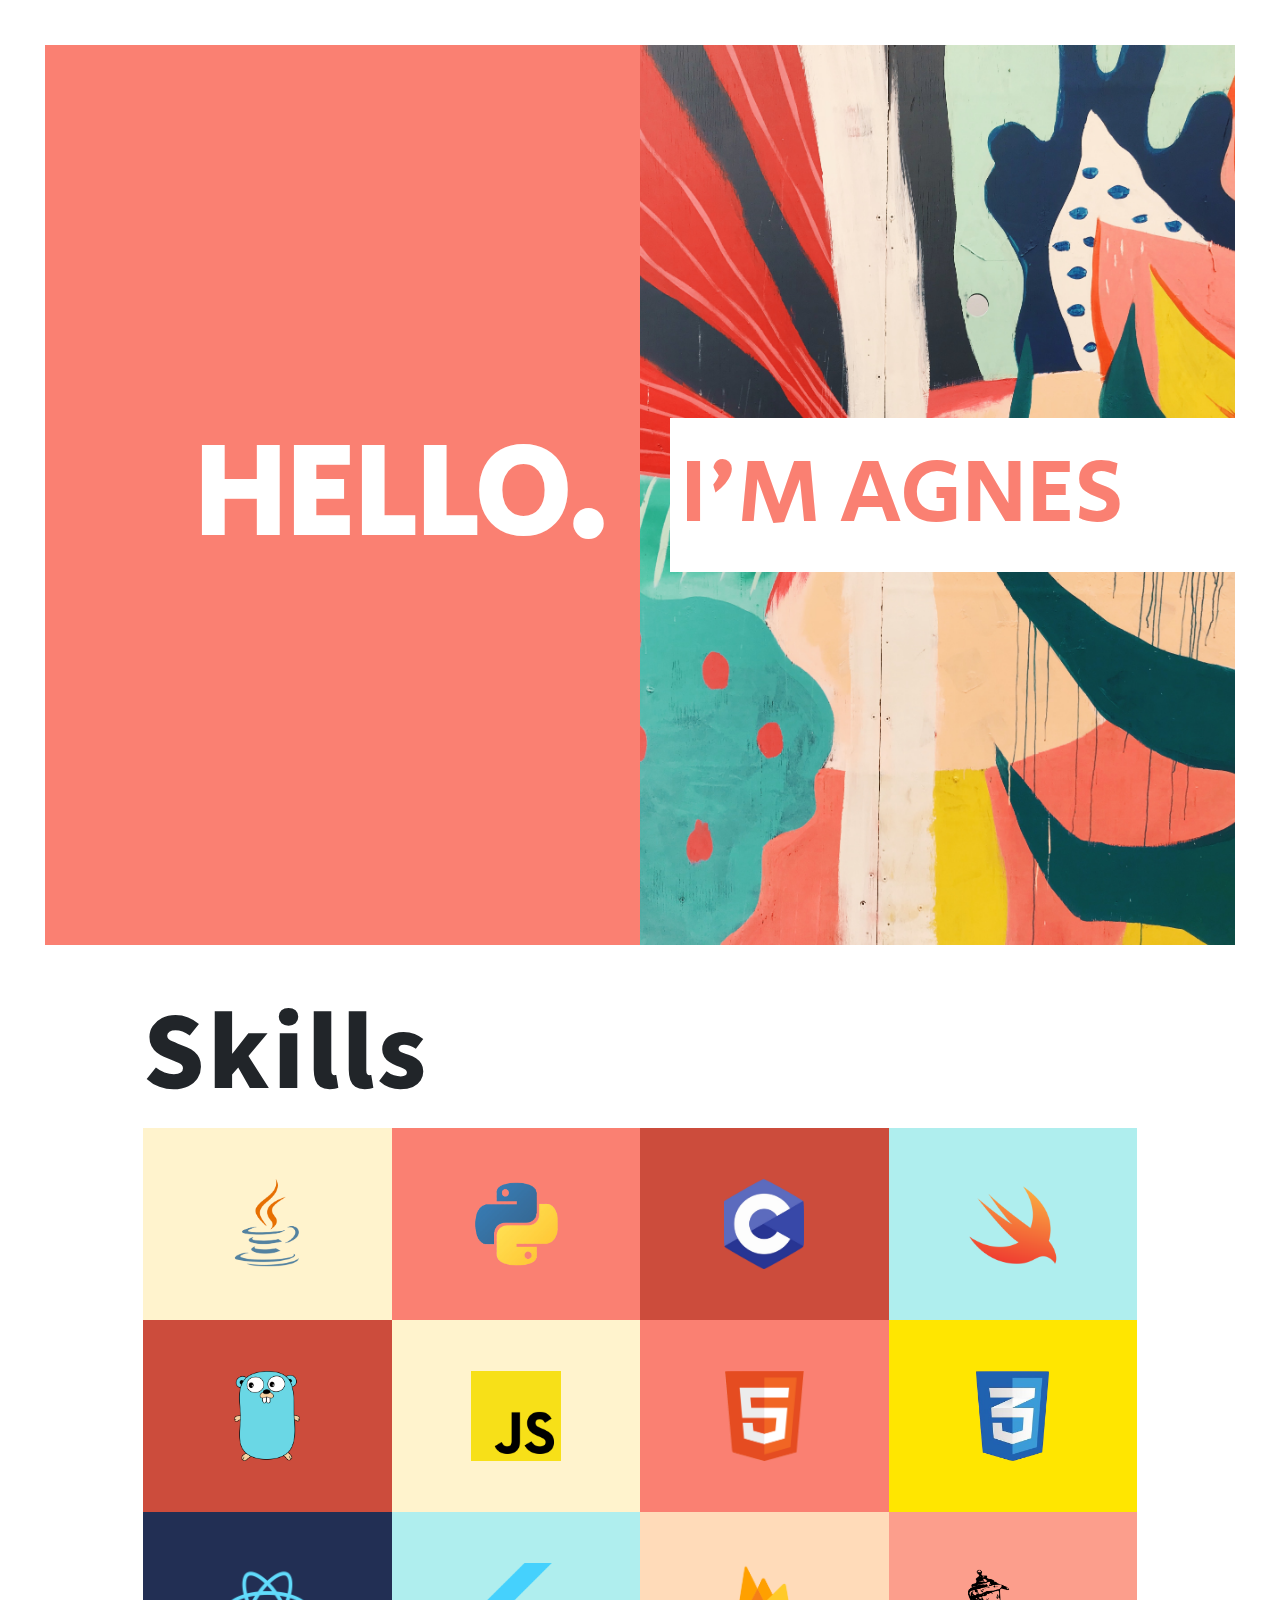
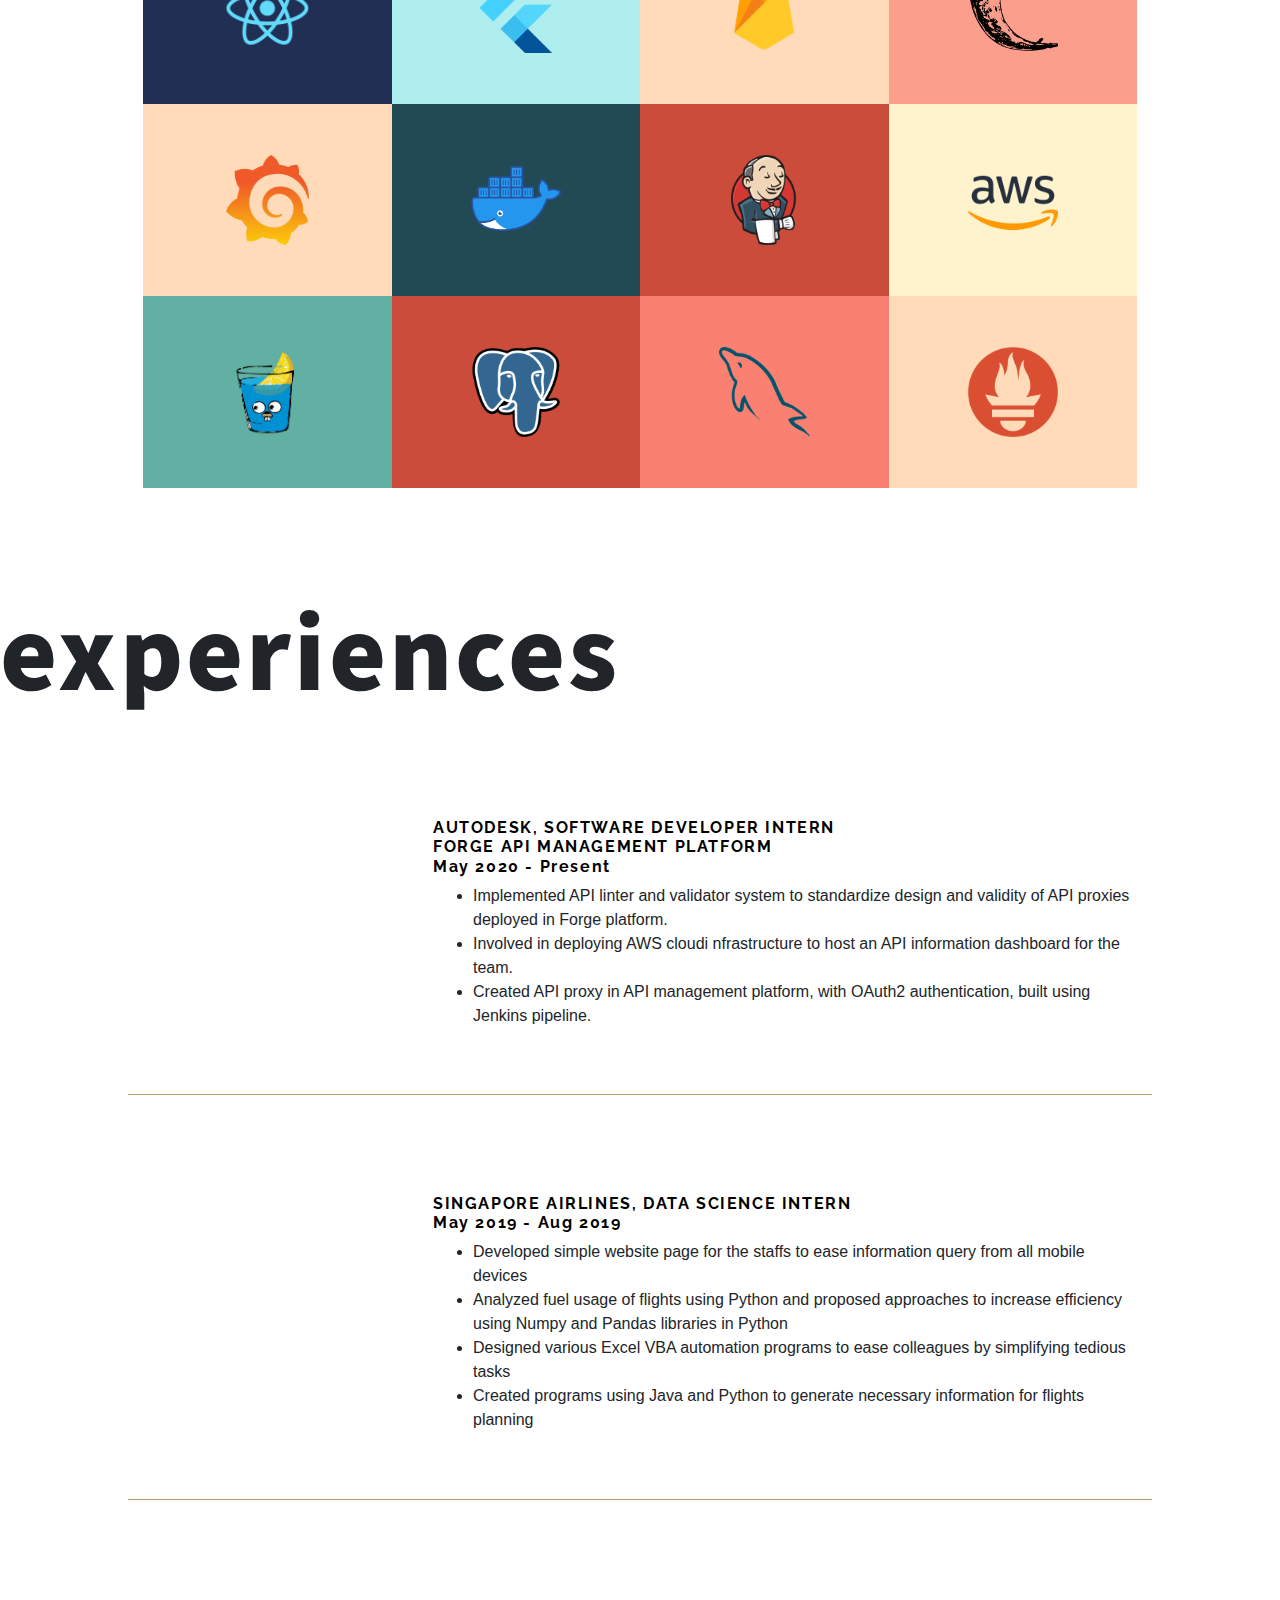
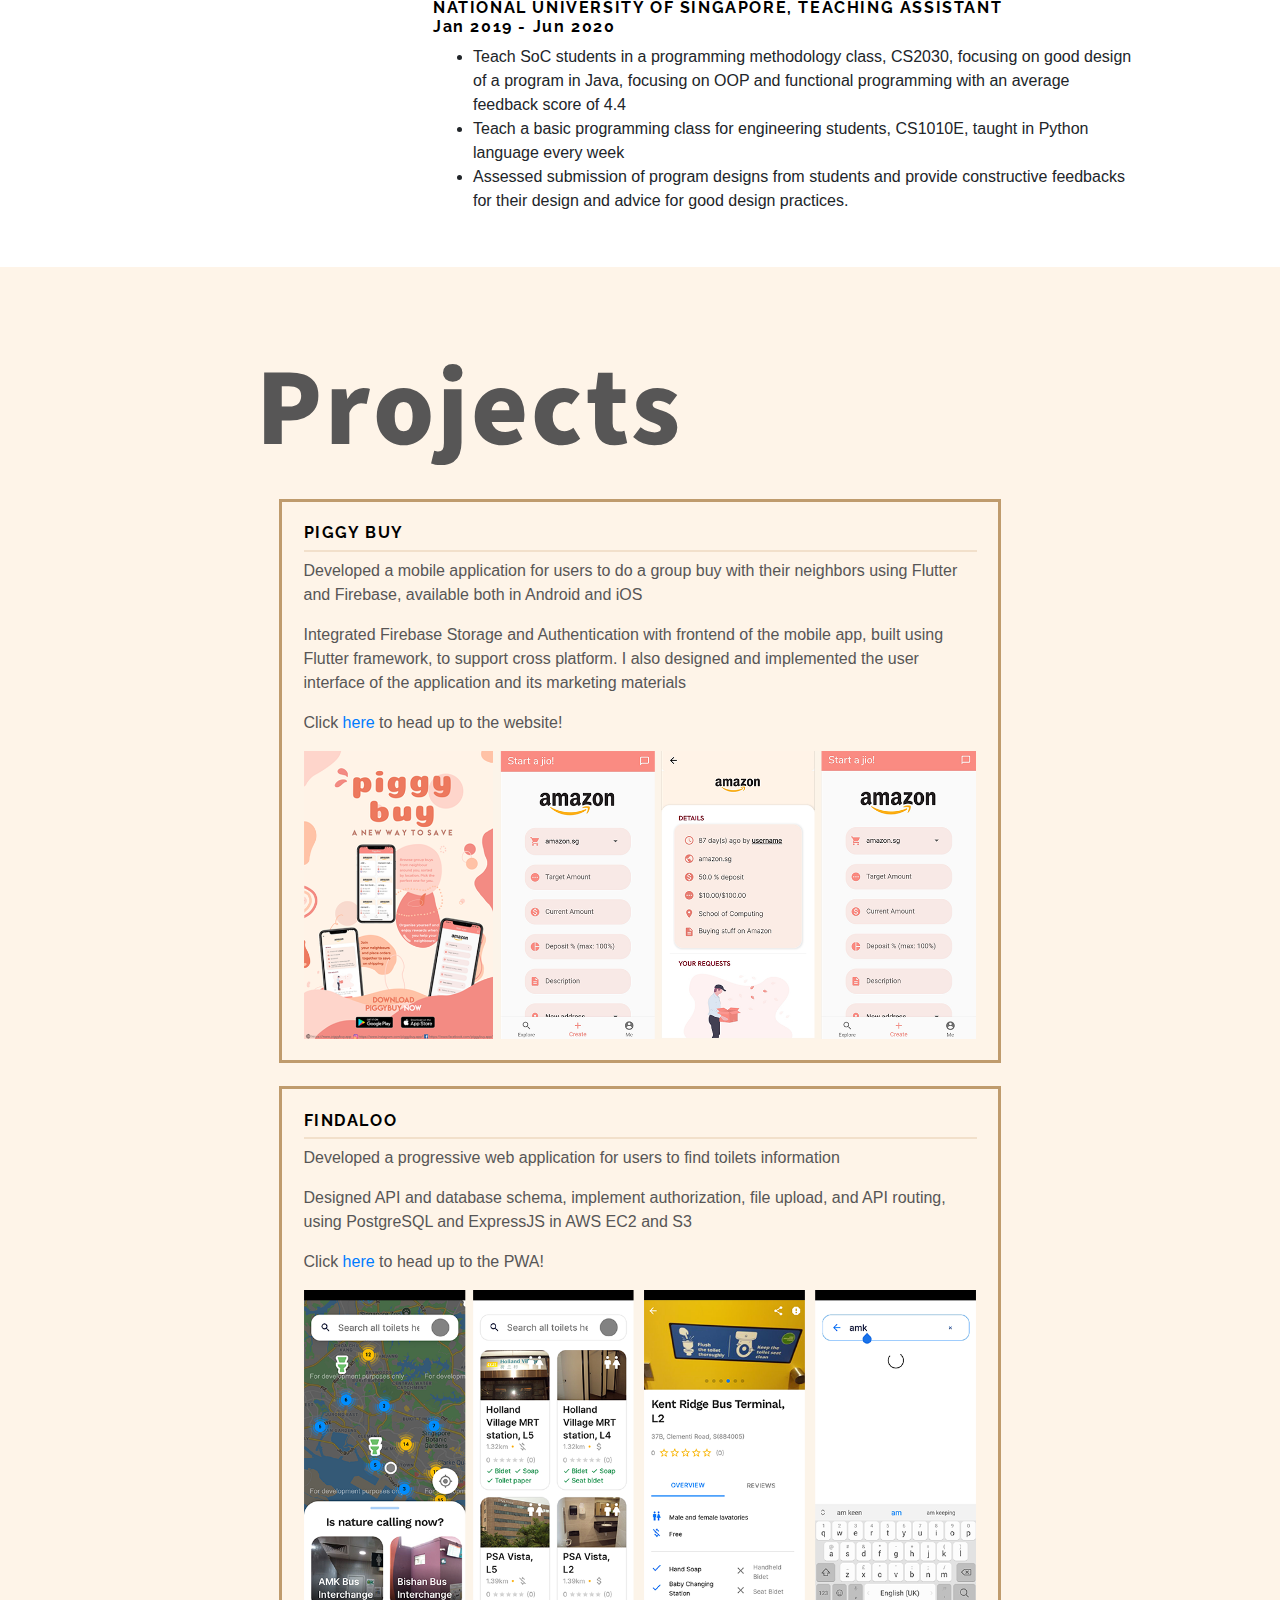
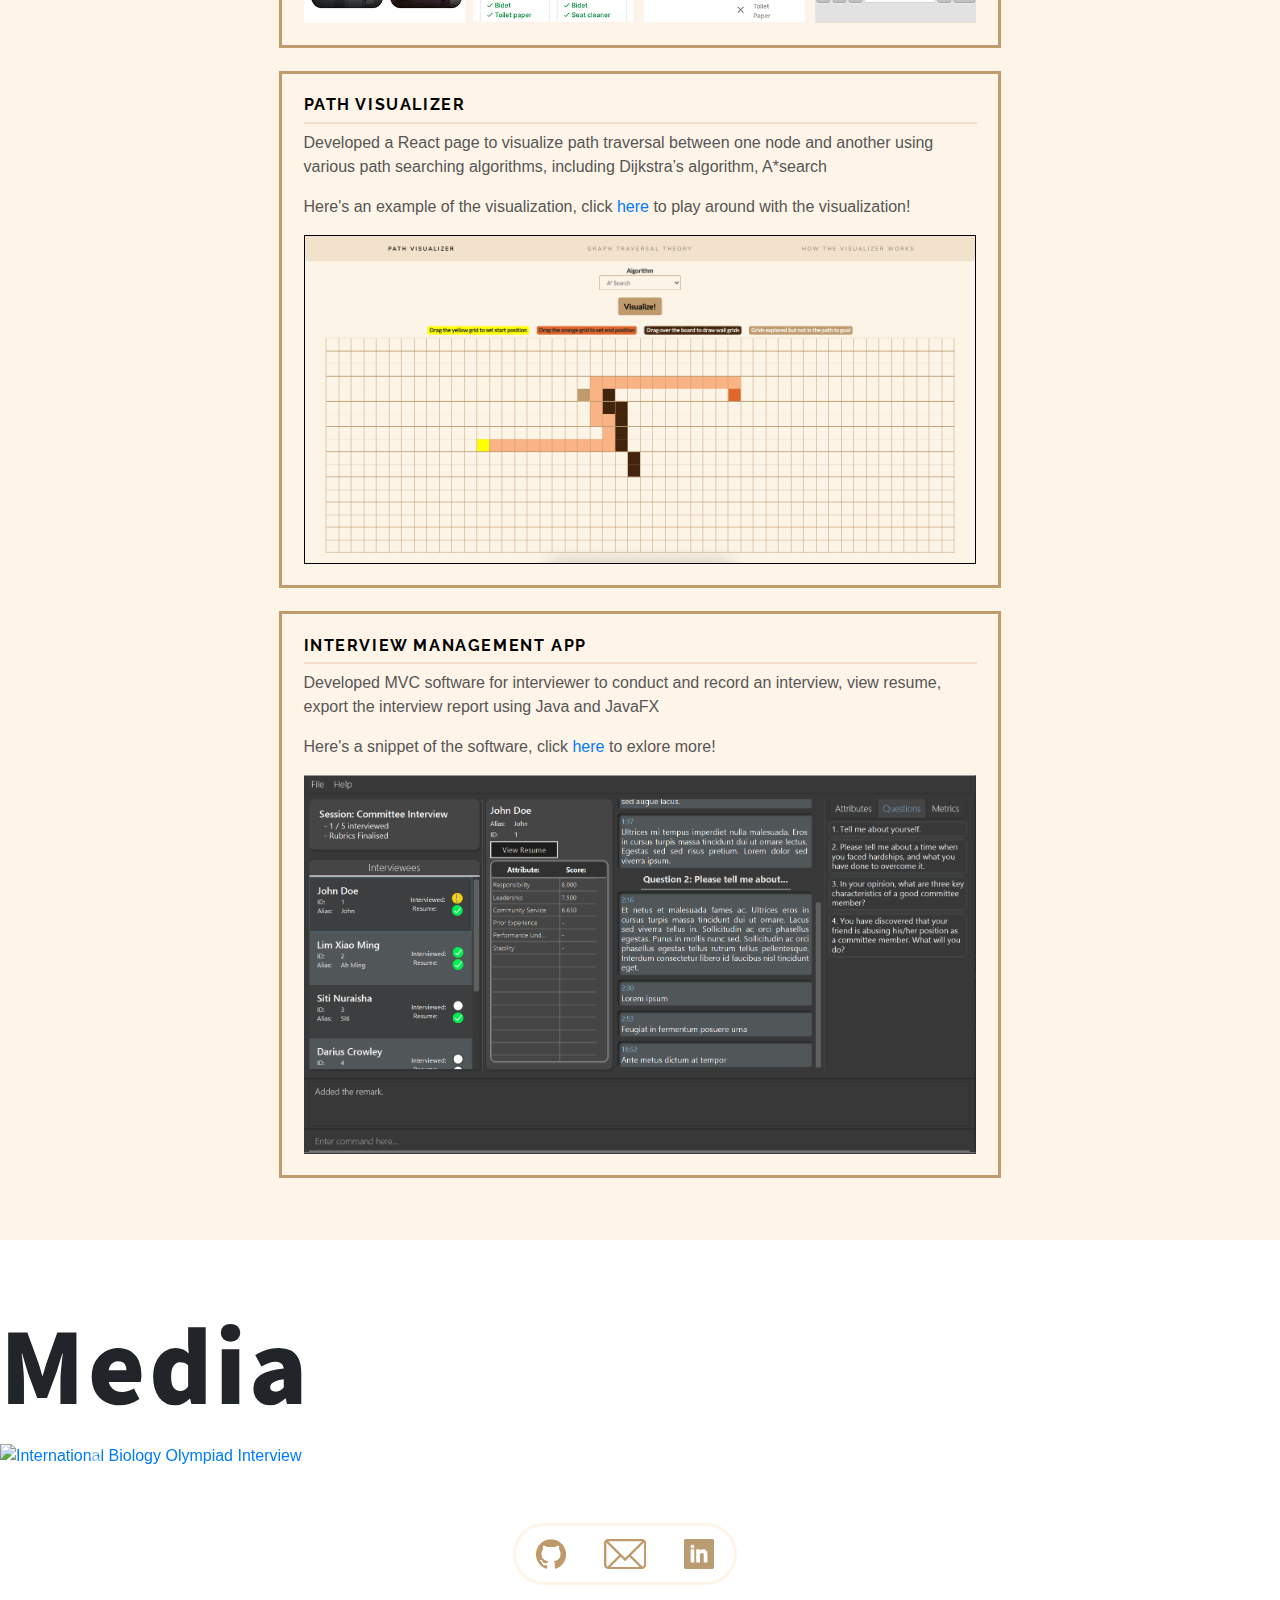
==== index.html @ d21256fd "feat: change skills to tiles with different colors" ====
<!doctype html>
<html lang="en">

<head>
  <!-- Required meta tags -->
  <meta charset="utf-8">
  <meta name="viewport" content="width=device-width, initial-scale=1, shrink-to-fit=no">

  <link rel="icon" href="assets/img/logo.png">

  <!-- Bootstrap CSS -->
  <link rel="stylesheet" href="https://stackpath.bootstrapcdn.com/bootstrap/4.4.1/css/bootstrap.min.css"
    integrity="sha384-Vkoo8x4CGsO3+Hhxv8T/Q5PaXtkKtu6ug5TOeNV6gBiFeWPGFN9MuhOf23Q9Ifjh" crossorigin="anonymous">
  <link rel="stylesheet" href="assets/css/custom.css">

  <!-- Fonts -->
  <link
    href="https://fonts.googleapis.com/css?family=Quicksand|Raleway|Muli|Lato|Poiret+One|Secular+One|Lobster|Urbanist|Playfair+Display|League+Spartan|Source+Sans+Pro|Tenor+Sans&display=swap"
    rel="stylesheet">
  <title>Agnes' Page</title>
</head>

<body>
  <!-- <nav class="navbar navbar-expand-sm navbar-light bg-custom">
    <button class="navbar-toggler" type="button" data-toggle="collapse" data-target="#navbarNav"
      aria-controls="navbarNav" aria-expanded="false" aria-label="Toggle navigation">
      <span class="navbar-toggler-icon"></span>
    </button>
    <div class="collapse navbar-collapse" id="navbarNav">
      <ul class="navbar-nav">
        <li class="nav-item">
          <a class="nav-link" href="#">HOME</a>
        </li>
        <li class="nav-item">
          <a class="nav-link" href="#about">ABOUT</a>
        </li>
        <li class="nav-item">
          <a class="nav-link" href="#experiences">EXPERIENCES</a>
        </li>
        <li class="nav-item">
          <a class="nav-link" href="#projects">PROJECTS</a>
        </li>
        <li class="nav-item">
          <a class="nav-link" href="#media">MEDIA</a>
        </li>
      </ul>
    </div>
  </nav> -->

  <!--Home-->
  <section id="home">
    <div class="grid-container">
      <div class="grid-item-home-1">
        <div class="grid-content">
          <div id="greetings">HELLO.</div>
        </div>
      </div>
      <div class="grid-item-home-2">
        <div class="grid-content">
          <div id="name"><div id="name-text">I'M AGNES</div></div>
        </div>
      </div>
    </div>
  </section>

  <!--About-->
  <section id="about">
    <div class="section-content">
      <div class="container-fluid">
        <!-- <p>Welcome to my page 😁! My name is Agnes Natasya, I am a penultimate Computer Science undergraduate in
          the National University of Singapore. I am interested in microservices and distributed
          systems. Beyond that, I intend to specialise in networkings and distributed systems for my studies.</p> -->

        <div class="skills">
          <h3>Skills</h3>

            <div class="skill-grid">
                <div class="flip-card">
                  <div class="flip-card-inner">
                    <div class="flip-card-front" id="card-1">
                      <div class="card-content">
                        <img class="skill-image" src="assets/img/skill-java.png" alt="Java">
                      </div>
                    </div>
                    <div class="flip-card-back" id="card-1">
                      <div class="card-content">
                        <p class="skill-title">Java</p>
                      </div>
                    </div>
                  </div>
                </div>

                <div class="flip-card">
                  <div class="flip-card-inner">
                    <div class="flip-card-front" id="card-2">
                      <div class="card-content">
                        <img class="skill-image" src="assets/img/skill-python.png" alt="Python">
                      </div>
                    </div>
                    <div class="flip-card-back" id="card-2">
                      <div class="card-content">
                        <p class="skill-title">Python</p>
                      </div>
                    </div>
                  </div>
                </div>

                <div class="flip-card">
                  <div class="flip-card-inner">
                    <div class="flip-card-front" id="card-3">
                      <div class="card-content">
                        <img class="skill-image" src="assets/img/skill-c.png" alt="C">
                      </div>
                    </div>
                    <div class="flip-card-back" id="card-3">
                      <div class="card-content">
                        <p class="skill-title">C</p>
                      </div>
                    </div>
                  </div>
                </div>

                <div class="flip-card">
                  <div class="flip-card-inner">
                    <div class="flip-card-front" id="card-4">
                      <div class="card-content">
                        <img class="skill-image" src="assets/img/skill-swift.png" alt="Swift">
                      </div>
                    </div>
                    <div class="flip-card-back" id="card-4">
                      <div class="card-content">
                        <p class="skill-title">Swift</p>
                      </div>
                    </div>
                  </div>
                </div>

                <div class="flip-card">
                  <div class="flip-card-inner">
                    <div class="flip-card-front" id="card-5">
                      <div class="card-content">
                        <img class="skill-image" src="assets/img/skill-go.png" alt="Go">
                      </div>
                    </div>
                    <div class="flip-card-back" id="card-5">
                      <div class="card-content">
                        <p class="skill-title">C</p>
                      </div>
                    </div>
                  </div>
                </div>

                <div class="flip-card">
                  <div class="flip-card-inner">
                    <div class="flip-card-front" id="card-6">
                      <div class="card-content">
                        <img class="skill-image" src="assets/img/skill-js.png" alt="JavaScript">
                      </div>
                    </div>
                    <div class="flip-card-back" id="card-6">
                      <div class="card-content">
                        <p class="skill-title">JavaScript</p>
                      </div>
                    </div>
                  </div>
                </div>

                <div class="flip-card">
                  <div class="flip-card-inner">
                    <div class="flip-card-front" id="card-7">
                      <div class="card-content">
                        <img class="skill-image" src="assets/img/skill-html.png" alt="HTML">
                      </div>
                    </div>
                    <div class="flip-card-back" id="card-7">
                      <div class="card-content">
                        <p class="skill-title">HTML</p>
                      </div>
                    </div>
                  </div>
                </div>

                <div class="flip-card">
                  <div class="flip-card-inner">
                    <div class="flip-card-front" id="card-8">
                      <div class="card-content">
                        <img class="skill-image" src="assets/img/skill-css.png" alt="CSS">
                      </div>
                    </div>
                    <div class="flip-card-back" id="card-8">
                      <div class="card-content">
                        <p class="skill-title">CSS</p>
                      </div>
                    </div>
                  </div>
                </div>

                <div class="flip-card">
                  <div class="flip-card-inner">
                    <div class="flip-card-front" id="card-9">
                      <div class="card-content">
                        <img class="skill-image" src="assets/img/skill-react.png" alt="React">
                      </div>
                    </div>
                    <div class="flip-card-back" id="card-9">
                      <div class="card-content">
                        <p class="skill-title">React</p>
                      </div>
                    </div>
                  </div>
                </div>

                <div class="flip-card">
                  <div class="flip-card-inner">
                    <div class="flip-card-front" id="card-10">
                      <div class="card-content">
                        <img class="skill-image" src="assets/img/skill-flutter.png" alt="Flutter">
                      </div>
                    </div>
                    <div class="flip-card-back" id="card-10">
                      <div class="card-content">
                        <p class="skill-title">Flutter</p>
                      </div>
                    </div>
                  </div>
                </div>

                <div class="flip-card">
                  <div class="flip-card-inner">
                    <div class="flip-card-front" id="card-11">
                      <div class="card-content">
                        <img class="skill-image" src="assets/img/skill-firebase.png" alt="Firebase">
                      </div>
                    </div>
                    <div class="flip-card-back" id="card-11">
                      <div class="card-content">
                        <p class="skill-title">Firebase</p>
                      </div>
                    </div>
                  </div>
                </div>

                <div class="flip-card">
                  <div class="flip-card-inner">
                    <div class="flip-card-front" id="card-12">
                      <div class="card-content">
                        <img class="skill-image" src="assets/img/skill-flask.png" alt="Flask">
                      </div>
                    </div>
                    <div class="flip-card-back" id="card-12">
                      <div class="card-content">
                        <p class="skill-title">Flask</p>
                      </div>
                    </div>
                  </div>
                </div>

                <div class="flip-card">
                  <div class="flip-card-inner">
                    <div class="flip-card-front" id="card-13">
                      <div class="card-content">
                        <img class="skill-image" src="assets/img/skill-grafana.png" alt="Grafana">
                      </div>
                    </div>
                    <div class="flip-card-back" id="card-13">
                      <div class="card-content">
                        <p class="skill-title">Grafana</p>
                      </div>
                    </div>
                  </div>
                </div>

                <div class="flip-card">
                  <div class="flip-card-inner">
                    <div class="flip-card-front" id="card-14">
                      <div class="card-content">
                        <img class="skill-image" src="assets/img/skill-docker.png" alt="Docker">
                      </div>
                    </div>
                    <div class="flip-card-back" id="card-14">
                      <div class="card-content">
                        <p class="skill-title">Docker</p>
                      </div>
                    </div>
                  </div>
                </div>

                <div class="flip-card">
                  <div class="flip-card-inner">
                    <div class="flip-card-front" id="card-15">
                      <div class="card-content">
                        <img class="skill-image" src="assets/img/skill-jenkins.png" alt="Jenkins">
                      </div>
                    </div>
                    <div class="flip-card-back" id="card-15">
                      <div class="card-content">
                        <p class="skill-title">Jenkins</p>
                      </div>
                    </div>
                  </div>
                </div>

              <div class="flip-card">
                <div class="flip-card-inner">
                  <div class="flip-card-front" id="card-16">
                    <div class="card-content">
                      <img class="skill-image" src="assets/img/skill-aws.png" alt="AWS">
                    </div>
                  </div>
                  <div class="flip-card-back" id="card-16">
                    <div class="card-content">
                      <p class="skill-title">AWS</p>
                    </div>
                  </div>
                </div>
              </div>

              <div class="flip-card">
                <div class="flip-card-inner">
                  <div class="flip-card-front" id="card-17">
                    <div class="card-content">
                      <img class="skill-image" src="assets/img/skill-gin.png" alt="Gin">
                    </div>
                  </div>
                  <div class="flip-card-back" id="card-17">
                    <div class="card-content">
                      <p class="skill-title">Gin</p>
                    </div>
                  </div>
                </div>
              </div>

              <div class="flip-card">
                <div class="flip-card-inner">
                  <div class="flip-card-front" id="card-18">
                    <div class="card-content">
                      <img class="skill-image" src="assets/img/skill-postgres.png" alt="Postgres">
                    </div>
                  </div>
                  <div class="flip-card-back" id="card-18">
                    <div class="card-content">
                      <p class="skill-title">Postgres</p>
                    </div>
                  </div>
                </div>
              </div>

              <div class="flip-card">
                <div class="flip-card-inner">
                  <div class="flip-card-front" id="card-19">
                    <div class="card-content">
                      <img class="skill-image" src="assets/img/skill-mysql.png" alt="MySQL">
                    </div>
                  </div>
                  <div class="flip-card-back" id="card-19">
                    <div class="card-content">
                      <p class="skill-title">MySQL</p>
                    </div>
                  </div>
                </div>
              </div>

              <div class="flip-card">
                <div class="flip-card-inner">
                  <div class="flip-card-front" id="card-20">
                    <div class="card-content">
                      <img class="skill-image" src="assets/img/skill-prometheus.png" alt="Prometheus">
                    </div>
                  </div>
                  <div class="flip-card-back" id="card-20">
                    <div class="card-content">
                      <p class="skill-title">Prometheus</p>
                    </div>
                  </div>
                </div>
              </div>

            </div>
        </div>
      </div>
    </div>
  </section>

  <!--Experiences-->
  <section id="experiences">
    <div class="content-experiences">
      <h3>experiences</h3>
      <div class="row">
        <div class="col-sm-3">
          <img src="assets/img/autodesk.jpg" class="experience-img" alt="Autodesk">
        </div>
        <div class="col-sm-9">
          <h6 class="experience-title">AUTODESK, SOFTWARE DEVELOPER INTERN<br>FORGE API MANAGEMENT PLATFORM<br>May 2020 - Present</h6>
          <ul>
            <li>
              Implemented API linter and validator system to standardize design and validity of API proxies deployed in
              Forge platform.
            </li>
            <li>
              Involved in deploying AWS cloudi nfrastructure to host an API information dashboard for the team.
            </li>
            <li>
              Created API proxy in API management platform, with OAuth2 authentication, built using Jenkins pipeline.
            </li>
          </ul>
        </div>
      </div>

      <svg height="1" width=100%>
        <line x1="10%" y1="0" x2="90%" y2="0" style="stroke:#bf9b6d;stroke-width:2" />
      </svg>

      <div class="row">
        <div class="col-sm-3">
          <img src="assets/img/sia.png" class="experience-img" alt="Autodesk">
        </div>
        <div class="col-sm-9">
          <h6 class="experience-title">SINGAPORE AIRLINES, DATA SCIENCE INTERN<br>May 2019 - Aug 2019</h6>
          <ul>
            <li>
              Developed simple website page for the staffs to ease information query from all mobile devices </li>
            <li>
              Analyzed fuel usage of flights using Python and proposed approaches to increase efficiency using Numpy
              and Pandas libraries in Python
            </li>
            <li>
              Designed various Excel VBA automation programs to ease colleagues by simplifying tedious tasks </li>
            <li>
              Created programs using Java and Python to generate necessary information for flights planning </li>
          </ul>
        </div>
      </div>

      <svg height="1" width=100%>
        <line x1="10%" y1="0" x2="90%" y2="0" style="stroke:#bf9b6d;stroke-width:2" />
      </svg>

      <div class="row">
        <div class="col-sm-3">
          <img src="assets/img/nus.png" class="experience-img" alt="Autodesk">
        </div>
        <div class="col-sm-9">
          <h6 class="experience-title">NATIONAL UNIVERSITY OF SINGAPORE, TEACHING ASSISTANT<br>Jan 2019 - Jun 2020</h6>
          <ul>

            <li>
              Teach SoC students in a programming methodology class, CS2030, focusing on good design of a program in
              Java,
              focusing on OOP and functional programming with an average feedback score of 4.4
            </li>
            <li>
              Teach a basic programming class for engineering students, CS1010E, taught in Python language every week
            </li>
            <li>
              Assessed submission of program designs from students and provide constructive feedbacks for their design
              and
              advice for good design practices.
            </li>
          </ul>
        </div>
      </div>
    </div>
  </section>

  <section id="projects">
    <div class="content-projects">
      <h3>Projects</h3>
            <div class="project-border-all">
                <h6 class="project-title">PIGGY BUY</h6>
                <hr class="project-separator">
                <div class="projects-content">
                    <p>Developed a mobile application for users to do a group buy with their neighbors 
                        using Flutter and Firebase, available both in Android and iOS
                    </p>
                    <p>Integrated Firebase Storage and Authentication with frontend of the mobile app, built using Flutter framework,
                        to support cross platform. I also designed and implemented the user interface of the application and its marketing
                        materials
                    </p>
                    <p>Click <a href="https://piggybuy.app/" target="_blank">here</a> to head up to the
                        website!</p>
                    <div>
                        <img src="assets/img/project-piggybuy.png">
                    </div>
                </div>
            </div>

            <div class="project-border-all">
                <h6 class="project-title">FINDALOO</h6>
                <hr class="project-separator">
                <div class="projects-content">
                    <p>Developed a progressive web application for users to find toilets
                        information
                    </p>
                    <p>Designed API and database schema, implement authorization,
                        file upload, and API routing, using PostgreSQL and ExpressJS
                        in AWS EC2 and S3
                    </p>
                    <p>Click <a href="https://findaloo.netlify.app/" target="_blank">here</a> to head up to the
                        PWA!</p>

                    <div>
                        <img src="assets/img/project-findaloo.png">
                    </div>
                </div>
            </div>

            <div class="project-border-all">
                <h6 class="project-title">PATH VISUALIZER</h6>
                <hr class="project-separator">
                <div class="projects-content">
                    <p>Developed a React page to visualize path traversal between one node and
                        another using various path searching algorithms, including Dijkstra’s algorithm, A*search
                    </p>
                    <p>Here's an example of the visualization, click <a href="https://agnesnatasya.github.io/path-visualization/" target="_blank">here</a>
                        to play around with the visualization!</p>
                    <img id="path-visualization-image" src="assets/img/project-path-visualization.png" alt="Java">
                </div>
            </div>

            <div class="project-border-all">
                <h6 class="project-title">INTERVIEW MANAGEMENT APP</h6>
                <hr class="project-separator">
                <div class="projects-content">
                    <p>
                        Developed MVC software for interviewer to conduct and record an 
                        interview, view resume, export the interview report using Java and JavaFX
                    </p>
                    <p>
                        Here's a snippet of the software, click <a href="https://github.com/AY1920S2-CS2103-W15-2/main" target="_blank">here</a> to exlore more!
                    </p>  
                        <img src="assets/img/projects-interview.png" alt="Java">
                </div>
            </div>
    </div>  
    </section>

  <!--Media-->
  <section id="media">
    <div class="content-media">
      <h3>Media</h3>
      <div id="carouselExampleCaptions" class="carousel slide" data-ride="carousel">

        <ol class="carousel-indicators">
          <li data-target="#carouselExampleCaptions" data-slide-to="0" class="active"></li>
          <li data-target="#carouselExampleCaptions" data-slide-to="1"></li>
          <li data-target="#carouselExampleCaptions" data-slide-to="2"></li>
          <li data-target="#carouselExampleCaptions" data-slide-to="3"></li>
          <li data-target="#carouselExampleCaptions" data-slide-to="4"></li>
          <li data-target="#carouselExampleCaptions" data-slide-to="5"></li>
          <li data-target="#carouselExampleCaptions" data-slide-to="6"></li>
        </ol>

        <div class="carousel-inner">
          <div class="carousel-item active">
            <a href="https://psma.kemdikbud.go.id/index/news_detail.php?id=ODk1" target="_blank">
              <img src="assets/img/ibo-1.JPG" class="d-block w-100" alt="International Biology Olympiad Interview">
            </a>
            <div class="carousel-caption d-none d-md-block">
              <h5>International Biology Olympiad News</h5>
              <p>Participated in <a href="https://www.ibo-info.org/en/">International Biology Olympiad</a> 2017, UK.
                Gold Medalist.</p>
            </div>
          </div>

          <div class="carousel-item">
            <a href="https://www.youtube.com/embed/tK3zstehSZU" target="_blank">
              <img src="assets/img/ibo-2.JPG" class="d-block w-100" alt="International Biology Olympiad Interview">
            </a>
            <div class="carousel-caption d-none d-md-block">
              <h5>International Biology Olympiad Interview Video</h5>
              <p>Interview for achievement in <a href="https://www.ibo-info.org/en/">International Biology Olympiad</a>.
              </p>
            </div>
          </div>

          <div class="carousel-item">
            <a href="https://www.youtube.com/embed/Xde3jRASYq0" target="_blank">
              <img src="assets/img/ibo-3.JPG" class="d-block w-100" alt="International Biology Olympiad Interview">
            </a>
            <div class="carousel-caption d-none d-md-block">
              <h5>International Biology Olympiad Vlog</h5>
              <p>Travel Vlog during <a href="https://www.ibo-info.org/en/">International Biology Olympiad</a>.</p>
            </div>
          </div>


          <div class="carousel-item">
            <a href="https://www.aio.co.id/en/article/pocari-sweat-ajak-anak-indonesia-berprestasi-internasional-menjadi-pembawa-obor-asian-games-2018/"
              target="_blank">
              <img src="assets/img/ag-news-1.jpg" class="d-block w-100" alt="International Biology Olympiad Interview">
            </a>
            <div class="carousel-caption d-none d-md-block">
              <h5>Asian Games 2018 Torch Bearer</h5>
              <p>Torch Bearer of Asian Games 2018, a representative from Pocari Sweat, as a student with notable
                achievements.
              </p>
            </div>
          </div>

          <div class="carousel-item">
            <a href="https://satusatuen.com/pocari-sweat-asian-games-2018/#Agnes_Natasya" target="_blank">
              <img src="assets/img/ag-news-2.png" class="d-block w-100" alt="International Biology Olympiad Interview"
                target="_blank">
            </a>
            <div class="carousel-caption d-none d-md-block">
              <h5>Asian Games 2018 Torch Bearer Press Conference</h5>
              <p>Press Conference of Torch Relay Asian Games 2018.</p>
            </div>
          </div>


          <div class="carousel-item">
            <a href="https://www.youtube.com/embed/9K5_p3bpolg">
              <img src="assets/img/vlog.jpg" class="d-block w-100" target="_blank">
            </a>
            <div class="carousel-caption d-none d-md-block">
              <h5>Europe Travel Vlog</h5>
              <p>Vlog of recent travel to Europe.</p>
            </div>
          </div>

        </div>
        <a class="carousel-control-prev" href="#carouselExampleCaptions" role="button" data-slide="prev">
          <span class="carousel-control-prev-icon" aria-hidden="true"></span>
          <span class="sr-only">Previous</span>
        </a>
        <a class="carousel-control-next" href="#carouselExampleCaptions" role="button" data-slide="next">
          <span class="carousel-control-next-icon" aria-hidden="true"></span>
          <span class="sr-only">Next</span>
        </a>
      </div>
    </div>


    <footer class="footer">
      <div class="container social-media">
        <div class="row">
          <div class="contacts-container">
            <div class="contact-logos">
              <div class="contact-img">
                <a href="https://www.github.com/agnesnatasya" target="_blank">
                  <img src="assets/img/contact-github.png" alt="Github">
                </a>
              </div>
              <div class="contact-img">
                <a href="mailto:agnesnatasya@u.nus.edu" target="_blank">
                  <img src="assets/img/contact-email2.png" alt="Email">
                </a>
              </div>
              <div class="contact-img">
                <a href="https://www.linkedin.com/in/agnes-natasya-51447517a" target="_blank">
                  <img src="assets/img/contact-linked-in.png" alt="Linked In">
                </a>
              </div>

            </div>
          </div>

        </div>
      </div>
      </div>
    </footer>


  </section>
  <!-- Optional JavaScript -->
  <!-- jQuery first, then Popper.js, then Bootstrap JS -->
  <script src="https://code.jquery.com/jquery-3.4.1.slim.min.js"
    integrity="sha384-J6qa4849blE2+poT4WnyKhv5vZF5SrPo0iEjwBvKU7imGFAV0wwj1yYfoRSJoZ+n"
    crossorigin="anonymous"></script>
  <script src="https://cdn.jsdelivr.net/npm/popper.js@1.16.0/dist/umd/popper.min.js"
    integrity="sha384-Q6E9RHvbIyZFJoft+2mJbHaEWldlvI9IOYy5n3zV9zzTtmI3UksdQRVvoxMfooAo"
    crossorigin="anonymous"></script>
  <script src="https://stackpath.bootstrapcdn.com/bootstrap/4.4.1/js/bootstrap.min.js"
    integrity="sha384-wfSDF2E50Y2D1uUdj0O3uMBJnjuUD4Ih7YwaYd1iqfktj0Uod8GCExl3Og8ifwB6"
    crossorigin="anonymous"></script>
</body>

</html>
---- assets/css/custom.css ----
html, body {
  margin: 0;
  scroll-behavior: smooth;
}

body {
  background-color: white;
}

h3 {
  font-family: 'Source Sans Pro';
  font-size: 110px;
  letter-spacing: 0.03em;
  font-weight: 800;
  padding-top: 5%;
}

.section-content {
  padding-left: 10%;
  padding-right: 10%;
  padding-top: 3%;
  padding-bottom: 3%;
  display: block;
}

/* .bg-custom {
  background-color: #fef4e8;
}


.bg-white {
  background-color: white;
}


.navbar {
    position: fixed;
    width: 100%;
    background-color: #fef4e8;
    z-index: 5;
    border-bottom: 2px solid #bf9b6d;
}

.nav-item {
  flex-grow: 1;
  flex: 1;
  flex-basis: auto;
  text-align: center;
}

.nav-link {
  border: black 100px;
  font-family: Muli;
  font-size: 11px;
  letter-spacing: .3em;
  font-weight: 400;
}
.navbar-nav {
  flex: 1;
  border: 10px black;
}

.nav-link:hover{
  transform: scale(1.2);
  font-weight: bold;
} */

/* HOME PAGE */ 
#home {
  padding: 5vh;
  height: 100vh; 
  width: 100vw; 
  display: block;
}

.grid-container {
  display: grid;
  grid-template-columns: repeat(4, 1fr);
  grid-auto-rows: minmax(100px, auto);
}

.grid-item-home-1 {
  height: 100vh; 
  background-color: salmon;
  grid-column-start: 1;
  grid-column-end: 3;
  grid-row: 1;
}

.grid-item-home-2 {
  max-height: 100vh; 
  grid-column-start: 3;
  grid-column-end: 5;
  grid-row: 1;
  background-image: url("../img/home-2.jpg");
  background-size: cover;
  background-repeat: no-repeat;
  background-position: 50% 50%;

}

.grid-content {
  margin: 0;
  padding: 0;
  height: 100%;
  width: 100%;
  display: table;
}
#home-img {
  width: 100%;
  height: 100%;
  object-fit: cover;
}

#greetings {
  font-family: 'Secular One';
  font-size: 10vw;
  font-weight: 1000;
  color: white;
  text-align: right;
  vertical-align: middle;
  padding-right: 30px;
  display: table-cell
}

#name {
  font-family: 'Secular One';
  font-size: 7vw;
  font-weight: 100;
  vertical-align: middle;
  padding-left: 30px;
  display: table-cell;
  color: salmon;
}

#name-text {
  background: white;
  padding: 10px;

}

/* SKILLS SECTION */
.skill-grid {
  display: grid;
  grid-template-columns: repeat(4, 1fr);
  grid-template-rows: auto;
  grid-template-columns: repeat(4, 1fr);
  justify-items: center;
  align-items: center;
  font-family: 'Source Sans Pro';
  font-size: 3vw;
}

.flip-card {
  border-style: hidden;
  background-color: transparent;
  width: 100%;
  height: 15vw;
  aspect-ratio: 1;
  perspective: 1000px;
}

.flip-card-inner {
  position: relative;
  width: 100%;
  height: 100%;
  text-align: center;
  transition: transform 0.6s;
  transform-style: preserve-3d;
  /* box-shadow: 0 4px 8px 0 rgba(0, 0, 0, 0.2); */
}

.flip-card:hover .flip-card-inner {
  transform: rotateY(180deg);
}

.flip-card-front,
.flip-card-back {
  display: table;
  position: absolute;
  width: 100%;
  height: 100%;
  backface-visibility: hidden;
}

.flip-card-front {
  /* background-color: #bbb;
  color: black; */
  text-align: center;
}

.flip-card-back {
  /* background-color: #222e36ef; */
  color:white;
  transform: rotateY(180deg);
}

/* Style the back side */
.flip-card-back {
 transform: rotateY(180deg);
}

/* Style the front side (fallback if image is missing) */
#card-1, #card-6, #card-16 {
  background-color: rgb(255, 243, 205);
  color: #542222;
}
 /* #card-11 {
  background-color: rgb(163, 255, 179);
} */


 #card-11, #card-13, #card-20 {
  background-color: rgb(255, 219, 185);
  color: salmon;
}

#card-4, #card-10 {
  color: #222f54;
  background-color: paleturquoise;
}

#card-12 {
  background-color: rgb(252, 158, 140);
}

#card-9 {
  background-color: #222f54;
  color: white;
}
#card-8 {
  background-color: rgb(255, 230, 0);
  color: #542222;
}
#card-2, #card-7, #card-19 {
  background-color: salmon;
    color: white;
}

#card-17 {
  background-color: rgb(98, 176, 163);
}

#card-3, #card-5, #card-15, #card-18 {
  background-color: rgb(204, 76, 60);
  color: white;
}

 #card-14 {
  background-color: #224a54;
  color: white;

}

.card-content {
  display: table-cell;
  vertical-align: middle; 
}

.skill-image {
  /* width: 10vw; */
  height: 7vw;
  margin: auto;
  text-align: center;
}

.skill-title {
  margin: auto;
  text-align: center;
  vertical-align: middle;
}

.experience-img {
  display: none;
}

.experience-title {
  font-family: Raleway, serif;
  font-size: 16px;
  letter-spacing: .1em;
  font-weight: 400;
  padding-top: 7%;
  color: black;
  font-weight: bold;
}

.row {
  width: 100%;
}
.content-experiences .col-sm-9 {
  padding: 3% 10%;
}

.project-title {
  font-family: Raleway, serif;
  font-size: 16px;
  letter-spacing: .1em;
  font-weight: 700;
  padding-top: 3%;
  padding-left: 3%;
  padding-right: 3%;
  padding-bottom: 1%;
  color: black;
  margin: 0%;
  font-weight: bold;
}

hr {
  margin: 0;
  margin-left: 3%;
  margin-right: 3%;
  margin-bottom: 1%;
  border: #f2e0cb solid 1px;
}

.project-border-all {
  border: #bf9b6d 3px solid;
  margin: 3%;
}

.project-border-top-left {
  border-top: #bf9b6d 5px solid;
  border-left: #bf9b6d 5px solid;
  border-right: #bf9b6d 5px solid;
}

.project-border-bottom-left {
  border-bottom: #bf9b6d 5px solid;
  border-left: #bf9b6d 5px solid;
}

.project-border-top-right {
  border-top: #bf9b6d 5px solid;
  border-right: #bf9b6d 5px solid;
  border-left: #bf9b6d 5px solid;
}

.project-border-left {
  border-left: #bf9b6d 5px solid;
}

.project-first-row {
  padding-top: 3%
}

.row-projects {
  padding-top: 5%
}

.content-projects img {
  max-width: 100%;
  max-height: 100%;
}

.content-projects {
  padding-left: 20%;
  padding-right: 20%;
  padding-top: 3%;
  padding-bottom: 3%;
  background-color:#fef4e8;
  color: #575656;
}

.project-right-align {
  text-align: left;
}

.projects-content {
  padding-left: 3% ;
  padding-right: 3% ;
  padding-bottom: 3%;
}

.projects-content2 {
  padding-right: 5% ;
  margin-top: 5%;
  text-align: left;
}

#path-visualization-image {
  border: black 1px solid;
}

.contacts-container {
  padding-top: 5%;
  padding-left: 10%;
  padding-right: 10%;
  display: inline-block;
  margin: auto;
}

.contact-logos img {
  text-align: center;
  display: inline-block;
  height: 30px;
  padding-left: 1.5vw;
  padding-right: 1.5vw;
}

.contact-logos  {
  display: flex;
  justify-content: center;
  text-align: center;
  border:#fef4e8 3px solid;
  border-radius: 40px;
}

.contact-img  {
  padding-top: 1vw;
  padding-bottom: 1vw;
}

.contact-right-border  {
  display: flex;
  justify-content: center;
  text-align: center;
}

.media-description {
  margin-bottom: 0.3%;
}

.social-media {
  margin-bottom: 3vw;
}

.social-media .row {
  text-align: center;
}


/* 
@media (min-width: 576px) { 

  .experience-img {
    display: none;
  }

  .long-name {
    bottom: -5%;
    right: -6%;
    position: absolute;
    font-family: Raleway, sans-serif;
    font-size: 70px;
    font-weight: 900;
    text-align: right;
    z-index:3;
    color: #bf9b6d
  }

  .profile-picture {
    text-align: center;
  }

  .profile-picture img {
    padding-top: 7vh;
    width: 40vh;
    vertical-align: top;
    z-index: 1;
    margin-left: -57%;
  }


  .experience-img {
    display: block
  }

  .content-experiences .col-sm-9 {
    padding: 3% 3%;
  }  

  .content-experiences {
    padding-left: 20%;
    padding-right: 20%;
    padding-top: 3%;
    padding-bottom: 3%;
    font-size: 16px;
    color: #575656
  }

  .experience-all {
    text-align: center;
    padding: 0;
  }

  .experience-img {
    width: 90%;
    top: 57%;
    margin-top: -50%;
    position: absolute;
  }

  .experience-logo img {
    padding:0;
    border-radius: 50%;
    border: #fef4e8 5px solid;
    height: 30vh;
    margin: 10% 5% 5% 5%;
    vertical-align: top;
  }

  .experience-description {
    border: #fef4e8 5px solid;
    margin: -40% 5% 5% 5%;
    padding: 40% 1% 1% 3%;
    text-align: left;
    font-size: 17px;
  }

}



@media (min-width: 768px) {

  .long-name {
    padding-top: 3%;
    font-size: 90px;
    right: -15%;
  }

  .profile-picture img {
    margin-left: -50%;
  }


  .content-media {
    color: #575656;
    padding: 3% 20%;
  }
}

@media (min-width: 992px) {

  h1 {
    font-family: 'Lobster', serif;
    padding-top: 2%;
    text-align: center;
  }

  h2 {
    font-family: 'Lobster', serif;
    padding-top: 2%;
    text-align: center;
  }

  h3 {
    padding-top: 1%;
  }
  

  h5 {
    font-family: Raleway, serif;
    font-size: 16px;
    letter-spacing: .1em;
    font-weight: 400;
    color: white;
    font-weight: bold;
  }

  .container-fluid {
    font-size: 16px;
    min-height: 100%;
  }

  .content-home {
    padding-left: 20%;
    padding-right: 20%;
    padding-top: 3%;
    padding-bottom: 3%;
    background-color: #fef4e8;
    color: #575656
  }

  p {
    clear: both;
  }

  .long-name {
    font-size: 119px;
    right: -10%;
  }

  .profile-picture img {
    margin-left: -57%;
  }


  .d-block .w-100 {
    width: 100%;
    padding-top: 56.25%;
    object-fit: cover
  }

  #carouselExampleCaptions {
    margin-top: 5%;
  }

  .half-border {
    margin-top: 4%;
    border-top: #bf9b6d 5px solid;
  }

  .row-projects {
    display: flex;
  }

  .project-border-top-left {
    border-top: #bf9b6d 5px solid;
    border-left: #bf9b6d 5px solid;
    border-right: 0px;
  }

  .project-border-bottom-left {
    border-bottom: #bf9b6d 5px solid;
    border-left: #bf9b6d 5px solid;
  }

  .project-border-top-right {
    border-top: #bf9b6d 5px solid;
    border-right: #bf9b6d 5px solid;
    border-left: 0px;
  }

  .project-border-left {
    border-left: #bf9b6d 5px solid;
  }

  .project-first-row {
    padding-top: 3%
  }

  .col img {
    max-width: 100%;
    max-height: 100%;
  }

  .content-projects {
    padding-left: 20%;
    padding-right: 20%;
    padding-top: 3%;
    padding-bottom: 3%;
    background-color:#fef4e8;
    color: #575656;
  }

  .project-right-align {
    text-align: right;
  }

  .projects-content {
    padding-left: 3% ;
    padding-right: 3% ;
    padding-bottom: 3% ;
  }

  .projects-content2 {
    padding-right: 5% ;
    margin-top: 5%;
    border-right: #f2e0cb 5px solid;
    text-align: right;
  }


} */
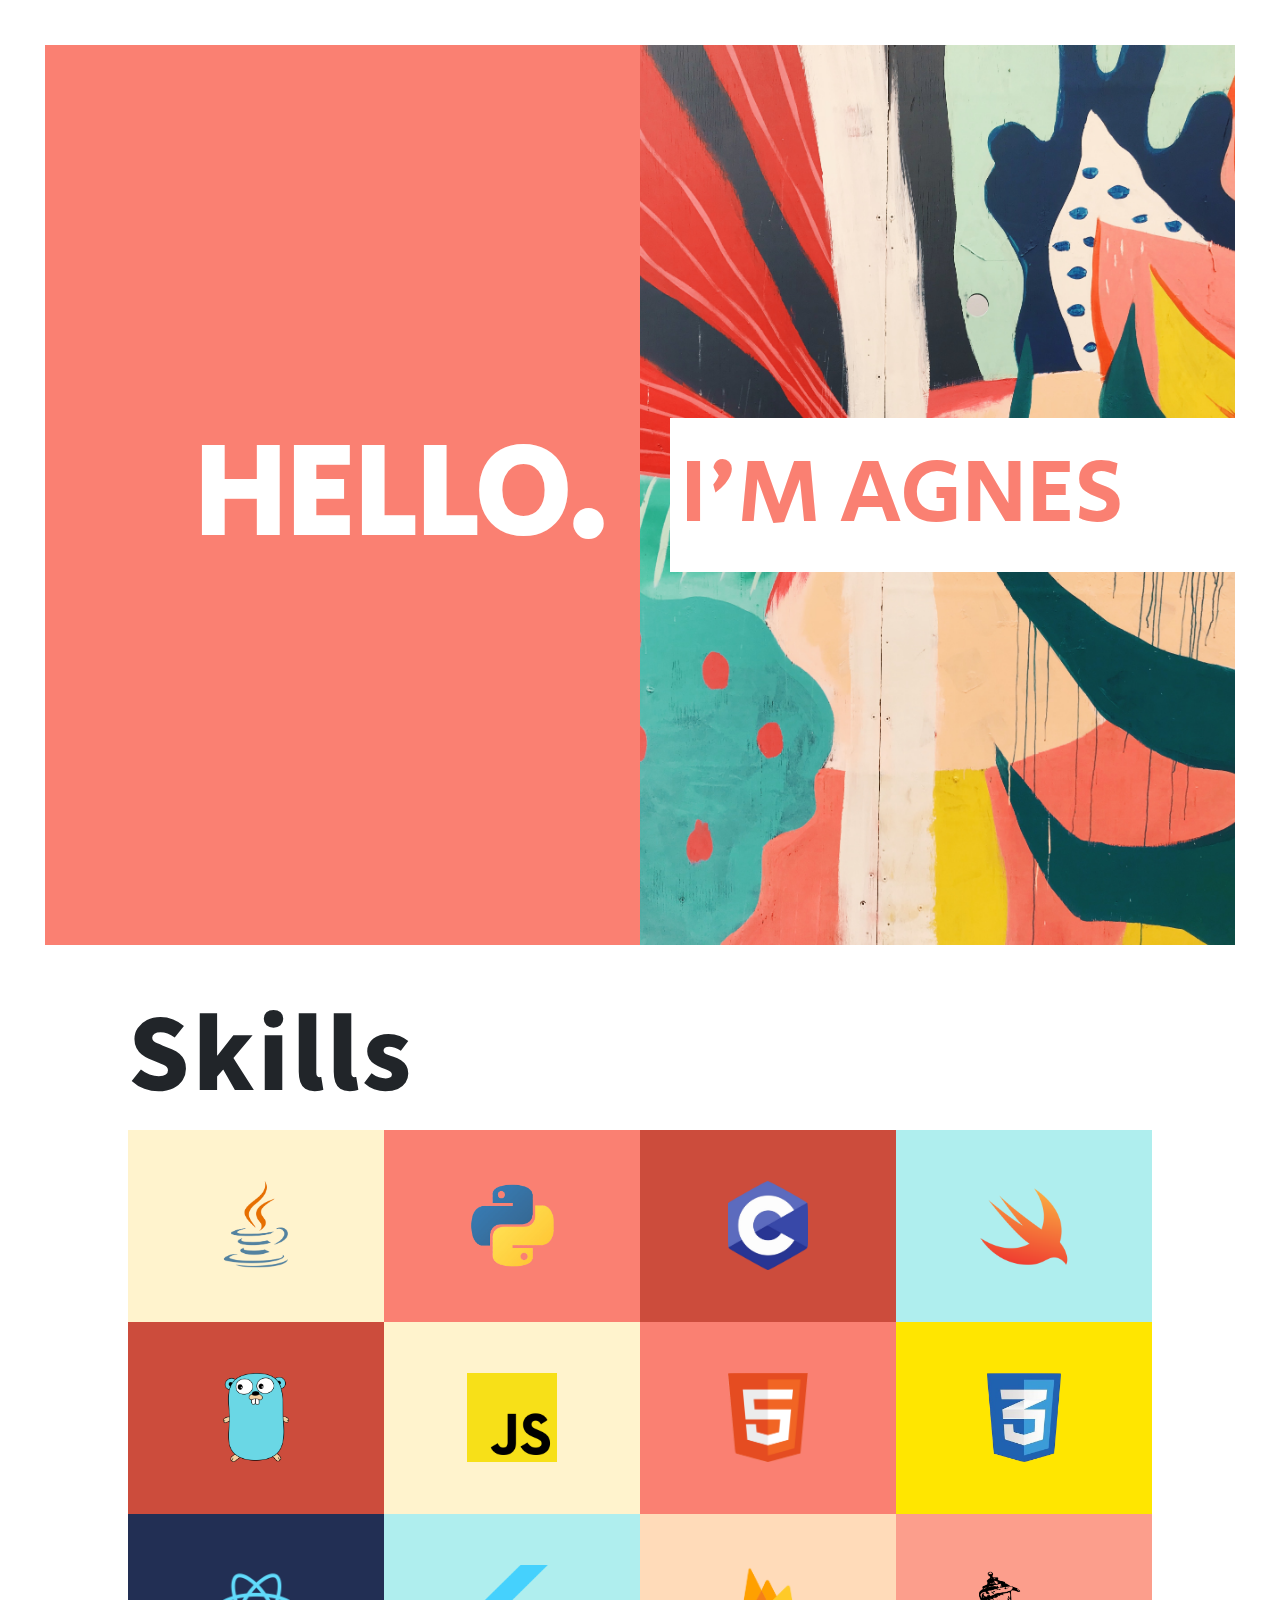
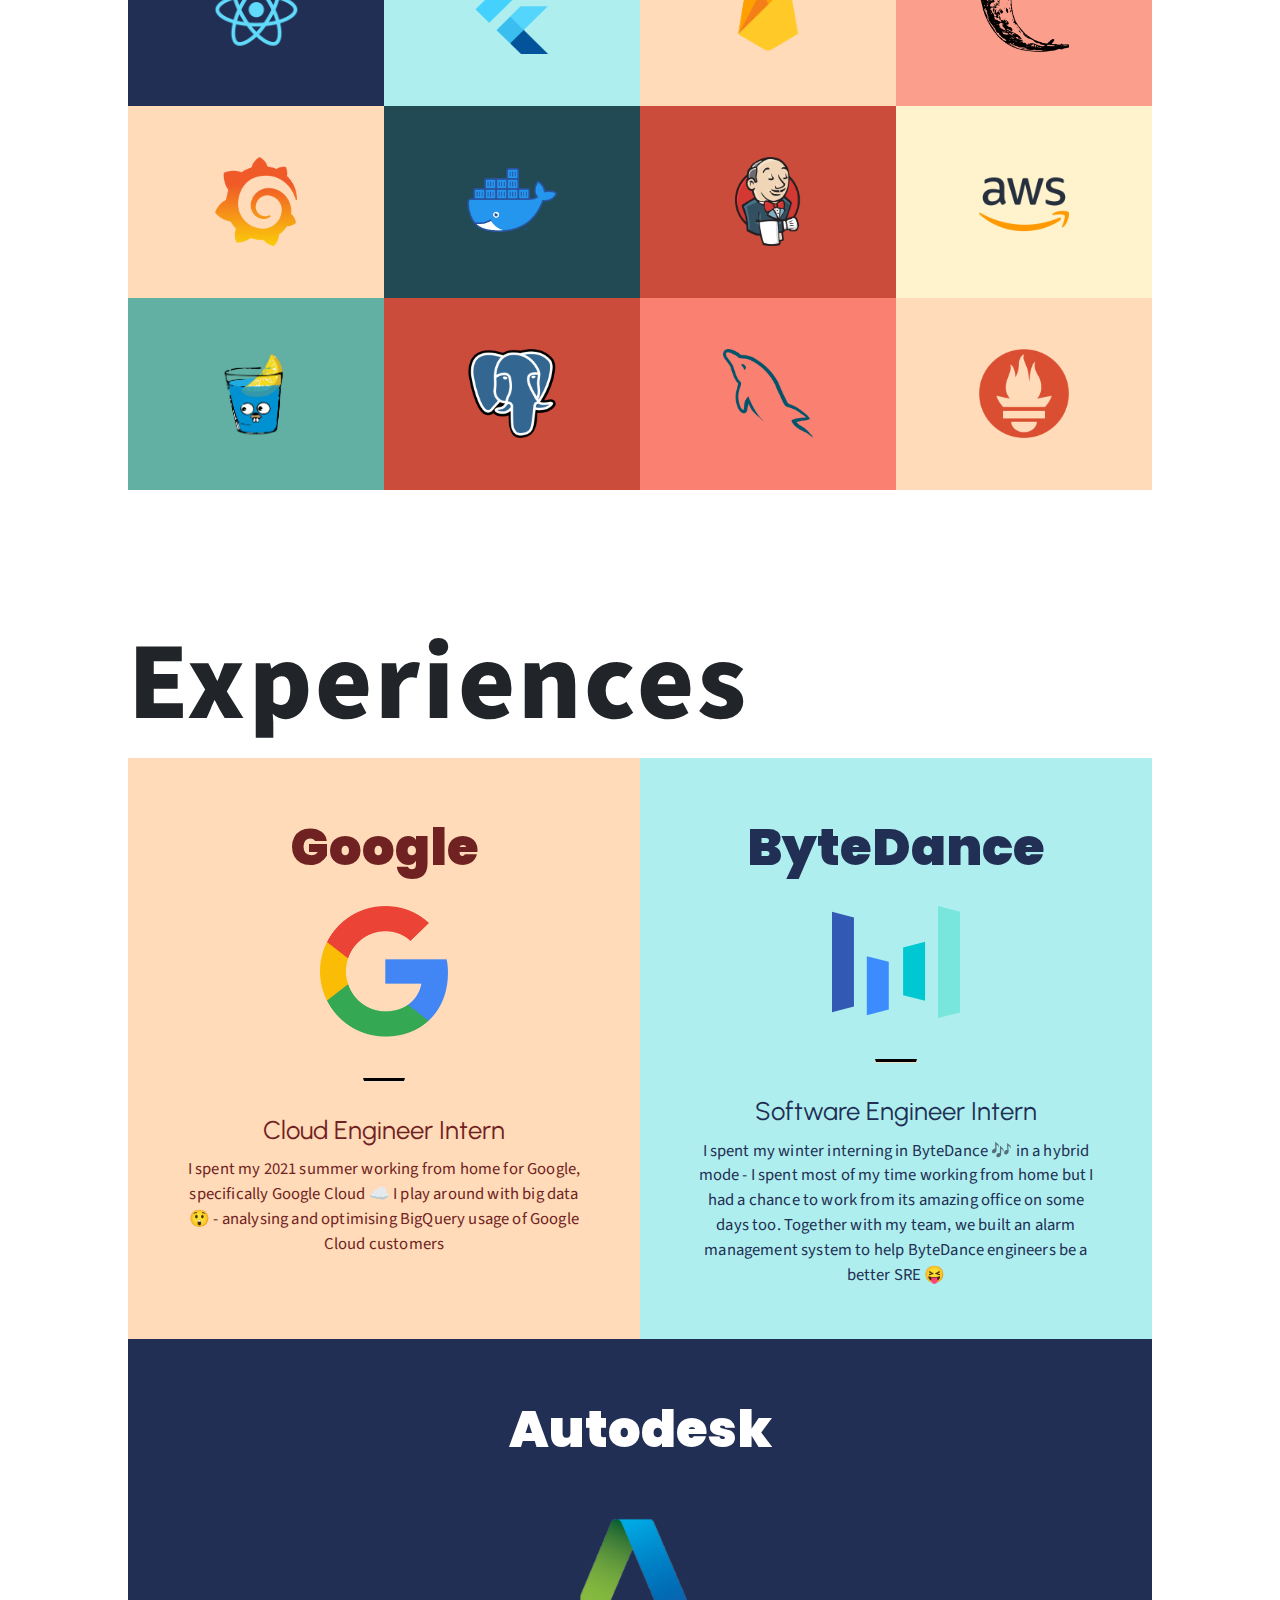
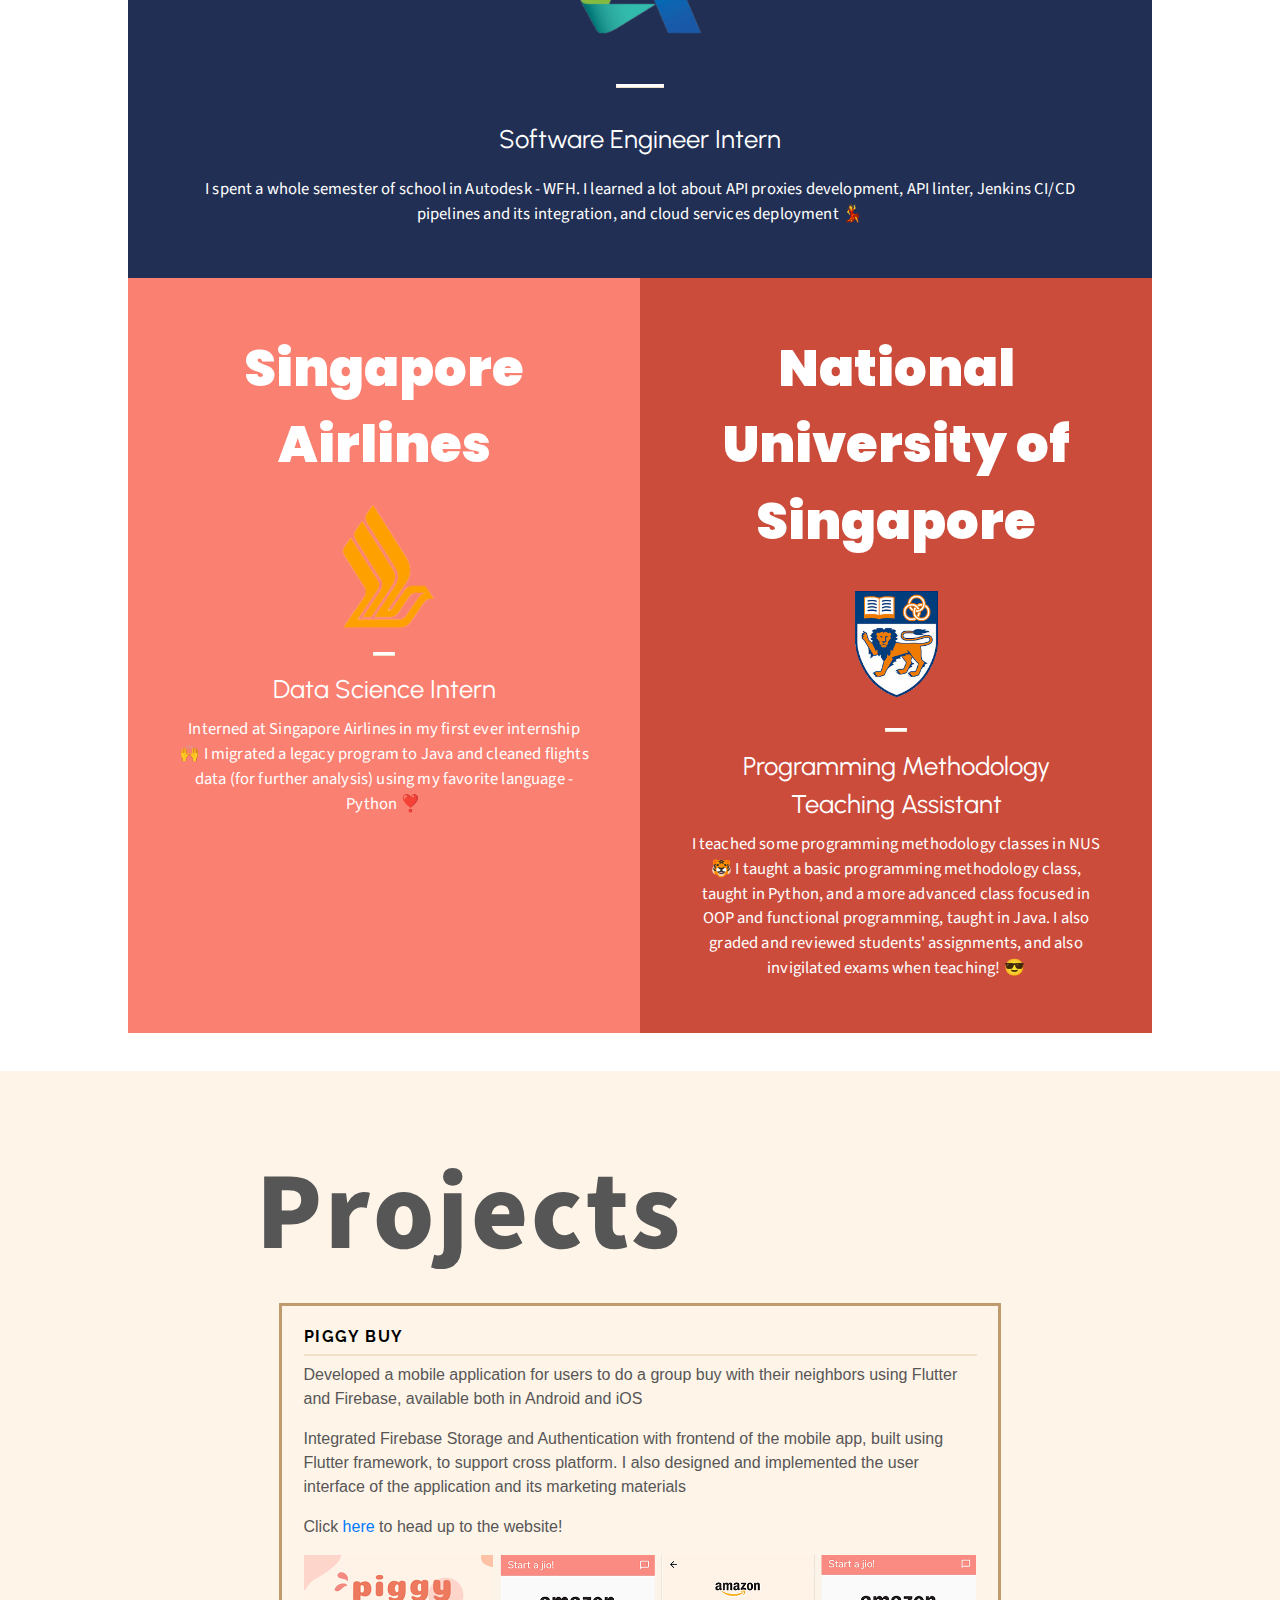
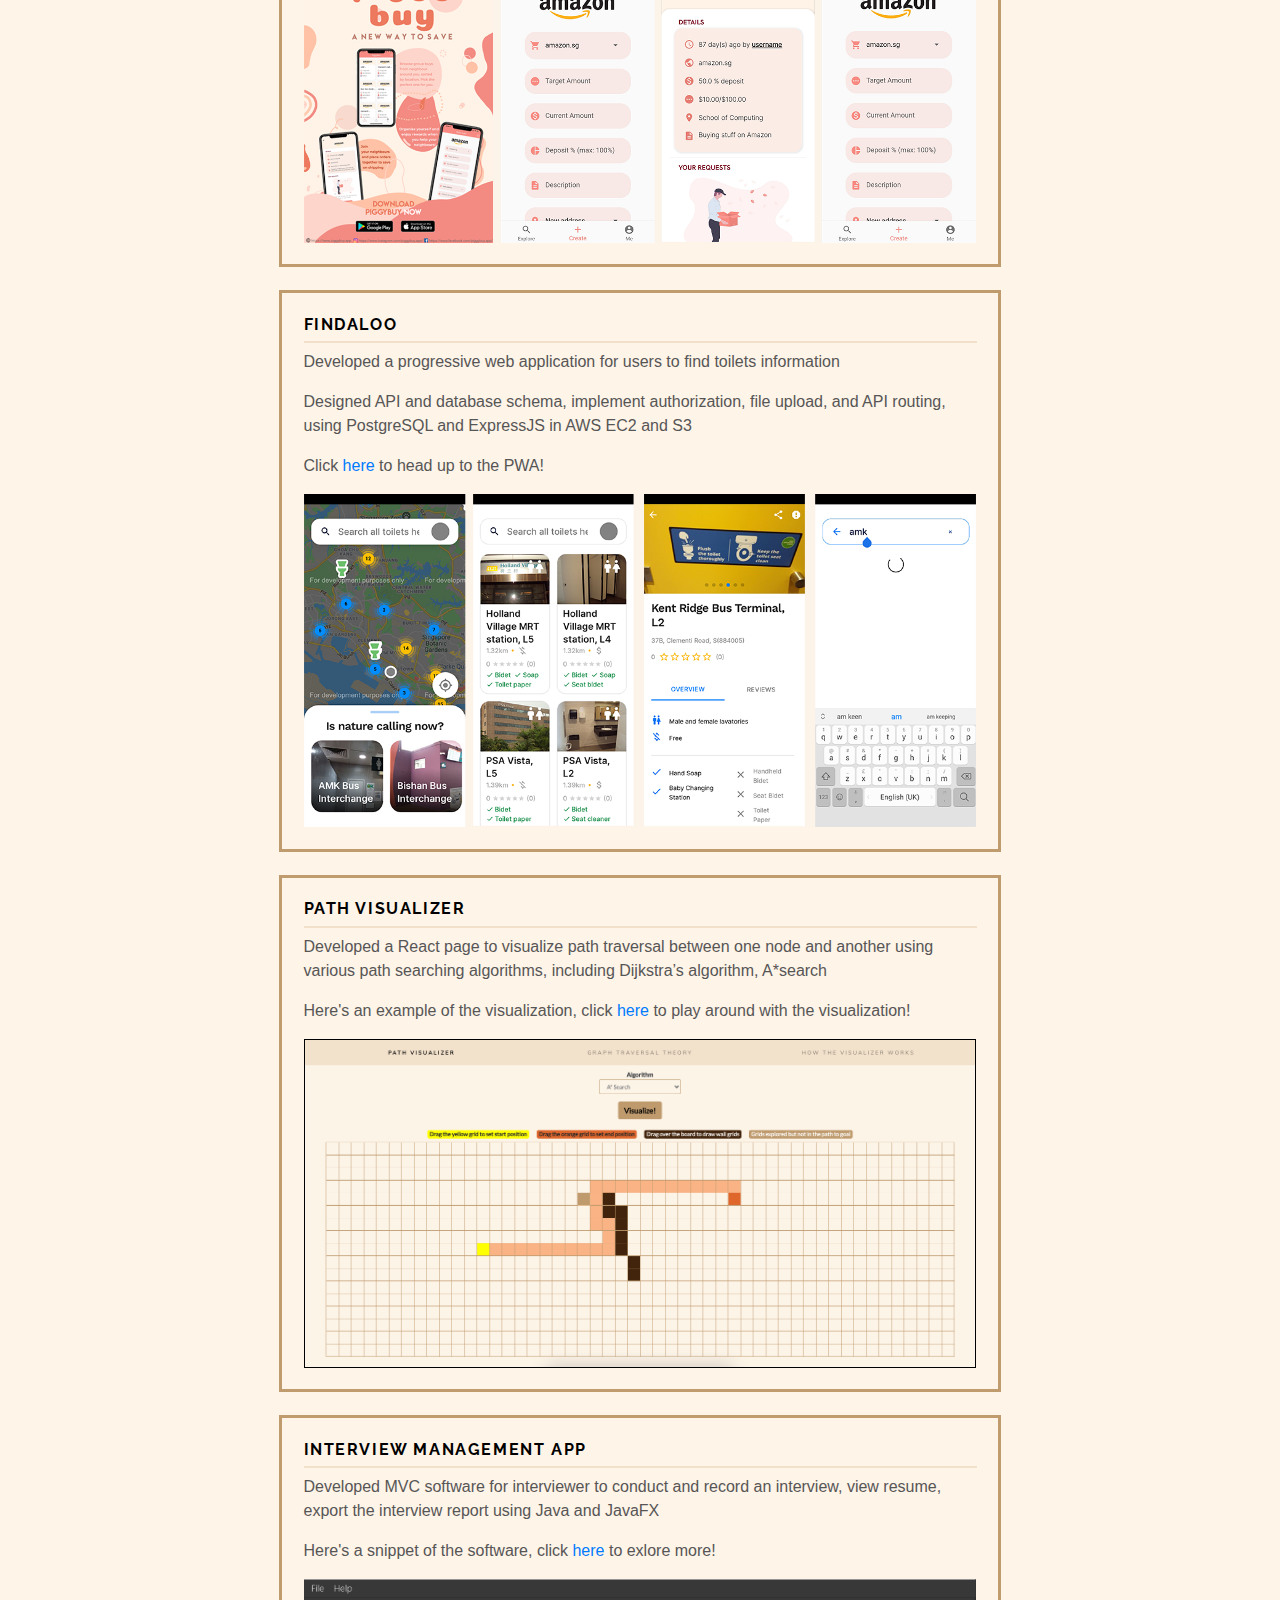
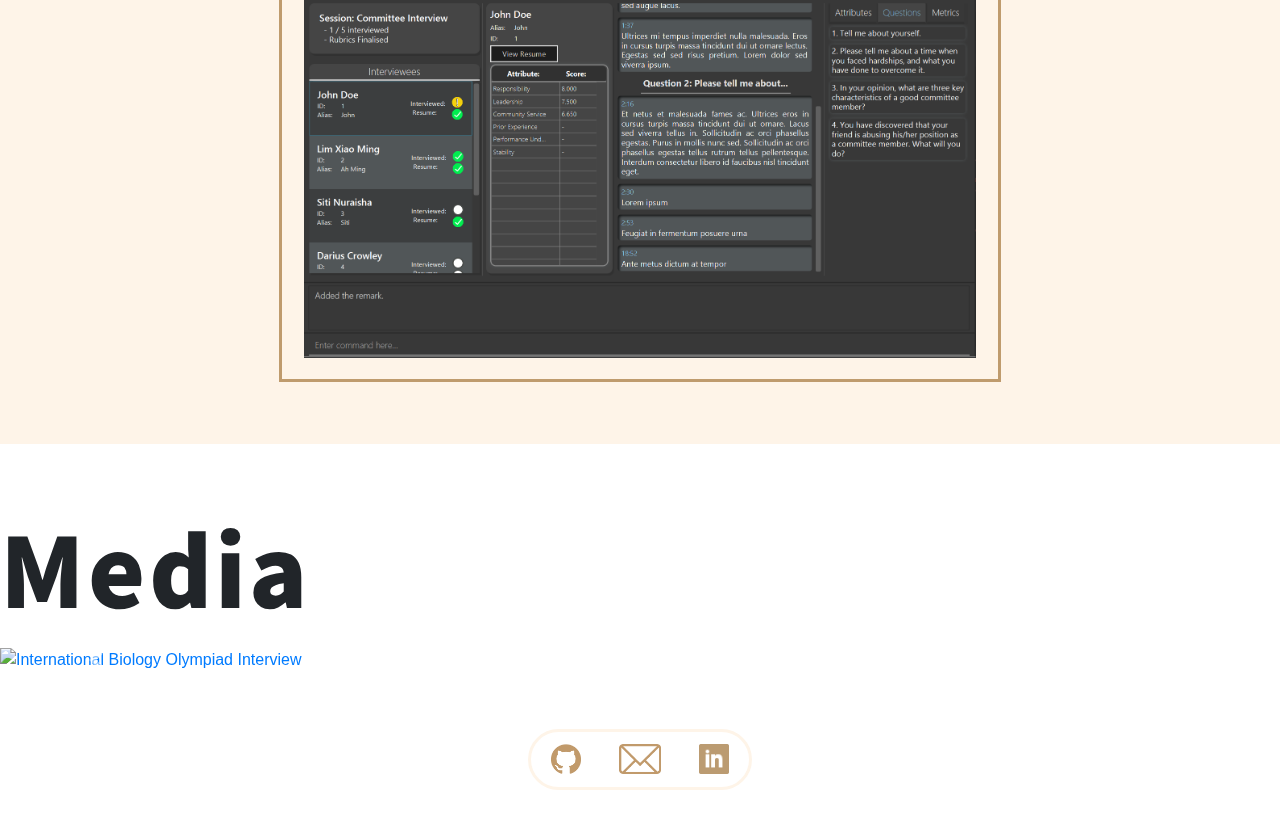
==== commit 42120f20: "feat: change experience to colorful tiles style" ====
--- a/index.html
+++ b/index.html
@@ -15,37 +15,12 @@
 
   <!-- Fonts -->
   <link
-    href="https://fonts.googleapis.com/css?family=Quicksand|Raleway|Muli|Lato|Poiret+One|Secular+One|Lobster|Urbanist|Playfair+Display|League+Spartan|Source+Sans+Pro|Tenor+Sans&display=swap"
+    href="https://fonts.googleapis.com/css?family=Quicksand|Raleway|Muli|Inter|Open+Sans|Poppins|Lato|Poiret+One|Secular+One|Lobster|Urbanist|Playfair+Display|League+Spartan|Source+Sans+Pro|Tenor+Sans&display=swap"
     rel="stylesheet">
   <title>Agnes' Page</title>
 </head>
 
 <body>
-  <!-- <nav class="navbar navbar-expand-sm navbar-light bg-custom">
-    <button class="navbar-toggler" type="button" data-toggle="collapse" data-target="#navbarNav"
-      aria-controls="navbarNav" aria-expanded="false" aria-label="Toggle navigation">
-      <span class="navbar-toggler-icon"></span>
-    </button>
-    <div class="collapse navbar-collapse" id="navbarNav">
-      <ul class="navbar-nav">
-        <li class="nav-item">
-          <a class="nav-link" href="#">HOME</a>
-        </li>
-        <li class="nav-item">
-          <a class="nav-link" href="#about">ABOUT</a>
-        </li>
-        <li class="nav-item">
-          <a class="nav-link" href="#experiences">EXPERIENCES</a>
-        </li>
-        <li class="nav-item">
-          <a class="nav-link" href="#projects">PROJECTS</a>
-        </li>
-        <li class="nav-item">
-          <a class="nav-link" href="#media">MEDIA</a>
-        </li>
-      </ul>
-    </div>
-  </nav> -->
 
   <!--Home-->
   <section id="home">
@@ -66,23 +41,17 @@
   <!--About-->
   <section id="about">
     <div class="section-content">
-      <div class="container-fluid">
-        <!-- <p>Welcome to my page 😁! My name is Agnes Natasya, I am a penultimate Computer Science undergraduate in
-          the National University of Singapore. I am interested in microservices and distributed
-          systems. Beyond that, I intend to specialise in networkings and distributed systems for my studies.</p> -->
-
         <div class="skills">
           <h3>Skills</h3>
-
-            <div class="skill-grid">
-                <div class="flip-card">
-                  <div class="flip-card-inner">
-                    <div class="flip-card-front" id="card-1">
+            <div class="skills-grid">
+                <div class="flip-card">
+                  <div class="flip-card-inner">
+                    <div class="flip-card-front" id="card-skills-1">
                       <div class="card-content">
                         <img class="skill-image" src="assets/img/skill-java.png" alt="Java">
                       </div>
                     </div>
-                    <div class="flip-card-back" id="card-1">
+                    <div class="flip-card-back" id="card-skills-1">
                       <div class="card-content">
                         <p class="skill-title">Java</p>
                       </div>
@@ -92,12 +61,12 @@
 
                 <div class="flip-card">
                   <div class="flip-card-inner">
-                    <div class="flip-card-front" id="card-2">
+                    <div class="flip-card-front" id="card-skills-2">
                       <div class="card-content">
                         <img class="skill-image" src="assets/img/skill-python.png" alt="Python">
                       </div>
                     </div>
-                    <div class="flip-card-back" id="card-2">
+                    <div class="flip-card-back" id="card-skills-2">
                       <div class="card-content">
                         <p class="skill-title">Python</p>
                       </div>
@@ -107,12 +76,12 @@
 
                 <div class="flip-card">
                   <div class="flip-card-inner">
-                    <div class="flip-card-front" id="card-3">
+                    <div class="flip-card-front" id="card-skills-3">
                       <div class="card-content">
                         <img class="skill-image" src="assets/img/skill-c.png" alt="C">
                       </div>
                     </div>
-                    <div class="flip-card-back" id="card-3">
+                    <div class="flip-card-back" id="card-skills-3">
                       <div class="card-content">
                         <p class="skill-title">C</p>
                       </div>
@@ -122,12 +91,12 @@
 
                 <div class="flip-card">
                   <div class="flip-card-inner">
-                    <div class="flip-card-front" id="card-4">
+                    <div class="flip-card-front" id="card-skills-4">
                       <div class="card-content">
                         <img class="skill-image" src="assets/img/skill-swift.png" alt="Swift">
                       </div>
                     </div>
-                    <div class="flip-card-back" id="card-4">
+                    <div class="flip-card-back" id="card-skills-4">
                       <div class="card-content">
                         <p class="skill-title">Swift</p>
                       </div>
@@ -137,12 +106,12 @@
 
                 <div class="flip-card">
                   <div class="flip-card-inner">
-                    <div class="flip-card-front" id="card-5">
+                    <div class="flip-card-front" id="card-skills-5">
                       <div class="card-content">
                         <img class="skill-image" src="assets/img/skill-go.png" alt="Go">
                       </div>
                     </div>
-                    <div class="flip-card-back" id="card-5">
+                    <div class="flip-card-back" id="card-skills-5">
                       <div class="card-content">
                         <p class="skill-title">C</p>
                       </div>
@@ -152,12 +121,12 @@
 
                 <div class="flip-card">
                   <div class="flip-card-inner">
-                    <div class="flip-card-front" id="card-6">
+                    <div class="flip-card-front" id="card-skills-6">
                       <div class="card-content">
                         <img class="skill-image" src="assets/img/skill-js.png" alt="JavaScript">
                       </div>
                     </div>
-                    <div class="flip-card-back" id="card-6">
+                    <div class="flip-card-back" id="card-skills-6">
                       <div class="card-content">
                         <p class="skill-title">JavaScript</p>
                       </div>
@@ -167,12 +136,12 @@
 
                 <div class="flip-card">
                   <div class="flip-card-inner">
-                    <div class="flip-card-front" id="card-7">
+                    <div class="flip-card-front" id="card-skills-7">
                       <div class="card-content">
                         <img class="skill-image" src="assets/img/skill-html.png" alt="HTML">
                       </div>
                     </div>
-                    <div class="flip-card-back" id="card-7">
+                    <div class="flip-card-back" id="card-skills-7">
                       <div class="card-content">
                         <p class="skill-title">HTML</p>
                       </div>
@@ -182,12 +151,12 @@
 
                 <div class="flip-card">
                   <div class="flip-card-inner">
-                    <div class="flip-card-front" id="card-8">
+                    <div class="flip-card-front" id="card-skills-8">
                       <div class="card-content">
                         <img class="skill-image" src="assets/img/skill-css.png" alt="CSS">
                       </div>
                     </div>
-                    <div class="flip-card-back" id="card-8">
+                    <div class="flip-card-back" id="card-skills-8">
                       <div class="card-content">
                         <p class="skill-title">CSS</p>
                       </div>
@@ -197,12 +166,12 @@
 
                 <div class="flip-card">
                   <div class="flip-card-inner">
-                    <div class="flip-card-front" id="card-9">
+                    <div class="flip-card-front" id="card-skills-9">
                       <div class="card-content">
                         <img class="skill-image" src="assets/img/skill-react.png" alt="React">
                       </div>
                     </div>
-                    <div class="flip-card-back" id="card-9">
+                    <div class="flip-card-back" id="card-skills-9">
                       <div class="card-content">
                         <p class="skill-title">React</p>
                       </div>
@@ -212,12 +181,12 @@
 
                 <div class="flip-card">
                   <div class="flip-card-inner">
-                    <div class="flip-card-front" id="card-10">
+                    <div class="flip-card-front" id="card-skills-10">
                       <div class="card-content">
                         <img class="skill-image" src="assets/img/skill-flutter.png" alt="Flutter">
                       </div>
                     </div>
-                    <div class="flip-card-back" id="card-10">
+                    <div class="flip-card-back" id="card-skills-10">
                       <div class="card-content">
                         <p class="skill-title">Flutter</p>
                       </div>
@@ -227,12 +196,12 @@
 
                 <div class="flip-card">
                   <div class="flip-card-inner">
-                    <div class="flip-card-front" id="card-11">
+                    <div class="flip-card-front" id="card-skills-11">
                       <div class="card-content">
                         <img class="skill-image" src="assets/img/skill-firebase.png" alt="Firebase">
                       </div>
                     </div>
-                    <div class="flip-card-back" id="card-11">
+                    <div class="flip-card-back" id="card-skills-11">
                       <div class="card-content">
                         <p class="skill-title">Firebase</p>
                       </div>
@@ -242,12 +211,12 @@
 
                 <div class="flip-card">
                   <div class="flip-card-inner">
-                    <div class="flip-card-front" id="card-12">
+                    <div class="flip-card-front" id="card-skills-12">
                       <div class="card-content">
                         <img class="skill-image" src="assets/img/skill-flask.png" alt="Flask">
                       </div>
                     </div>
-                    <div class="flip-card-back" id="card-12">
+                    <div class="flip-card-back" id="card-skills-12">
                       <div class="card-content">
                         <p class="skill-title">Flask</p>
                       </div>
@@ -257,12 +226,12 @@
 
                 <div class="flip-card">
                   <div class="flip-card-inner">
-                    <div class="flip-card-front" id="card-13">
+                    <div class="flip-card-front" id="card-skills-13">
                       <div class="card-content">
                         <img class="skill-image" src="assets/img/skill-grafana.png" alt="Grafana">
                       </div>
                     </div>
-                    <div class="flip-card-back" id="card-13">
+                    <div class="flip-card-back" id="card-skills-13">
                       <div class="card-content">
                         <p class="skill-title">Grafana</p>
                       </div>
@@ -272,12 +241,12 @@
 
                 <div class="flip-card">
                   <div class="flip-card-inner">
-                    <div class="flip-card-front" id="card-14">
+                    <div class="flip-card-front" id="card-skills-14">
                       <div class="card-content">
                         <img class="skill-image" src="assets/img/skill-docker.png" alt="Docker">
                       </div>
                     </div>
-                    <div class="flip-card-back" id="card-14">
+                    <div class="flip-card-back" id="card-skills-14">
                       <div class="card-content">
                         <p class="skill-title">Docker</p>
                       </div>
@@ -287,12 +256,12 @@
 
                 <div class="flip-card">
                   <div class="flip-card-inner">
-                    <div class="flip-card-front" id="card-15">
+                    <div class="flip-card-front" id="card-skills-15">
                       <div class="card-content">
                         <img class="skill-image" src="assets/img/skill-jenkins.png" alt="Jenkins">
                       </div>
                     </div>
-                    <div class="flip-card-back" id="card-15">
+                    <div class="flip-card-back" id="card-skills-15">
                       <div class="card-content">
                         <p class="skill-title">Jenkins</p>
                       </div>
@@ -302,12 +271,12 @@
 
               <div class="flip-card">
                 <div class="flip-card-inner">
-                  <div class="flip-card-front" id="card-16">
+                  <div class="flip-card-front" id="card-skills-16">
                     <div class="card-content">
                       <img class="skill-image" src="assets/img/skill-aws.png" alt="AWS">
                     </div>
                   </div>
-                  <div class="flip-card-back" id="card-16">
+                  <div class="flip-card-back" id="card-skills-16">
                     <div class="card-content">
                       <p class="skill-title">AWS</p>
                     </div>
@@ -317,12 +286,12 @@
 
               <div class="flip-card">
                 <div class="flip-card-inner">
-                  <div class="flip-card-front" id="card-17">
+                  <div class="flip-card-front" id="card-skills-17">
                     <div class="card-content">
                       <img class="skill-image" src="assets/img/skill-gin.png" alt="Gin">
                     </div>
                   </div>
-                  <div class="flip-card-back" id="card-17">
+                  <div class="flip-card-back" id="card-skills-17">
                     <div class="card-content">
                       <p class="skill-title">Gin</p>
                     </div>
@@ -332,12 +301,12 @@
 
               <div class="flip-card">
                 <div class="flip-card-inner">
-                  <div class="flip-card-front" id="card-18">
+                  <div class="flip-card-front" id="card-skills-18">
                     <div class="card-content">
                       <img class="skill-image" src="assets/img/skill-postgres.png" alt="Postgres">
                     </div>
                   </div>
-                  <div class="flip-card-back" id="card-18">
+                  <div class="flip-card-back" id="card-skills-18">
                     <div class="card-content">
                       <p class="skill-title">Postgres</p>
                     </div>
@@ -347,12 +316,12 @@
 
               <div class="flip-card">
                 <div class="flip-card-inner">
-                  <div class="flip-card-front" id="card-19">
+                  <div class="flip-card-front" id="card-skills-19">
                     <div class="card-content">
                       <img class="skill-image" src="assets/img/skill-mysql.png" alt="MySQL">
                     </div>
                   </div>
-                  <div class="flip-card-back" id="card-19">
+                  <div class="flip-card-back" id="card-skills-19">
                     <div class="card-content">
                       <p class="skill-title">MySQL</p>
                     </div>
@@ -362,12 +331,12 @@
 
               <div class="flip-card">
                 <div class="flip-card-inner">
-                  <div class="flip-card-front" id="card-20">
+                  <div class="flip-card-front" id="card-skills-20">
                     <div class="card-content">
                       <img class="skill-image" src="assets/img/skill-prometheus.png" alt="Prometheus">
                     </div>
                   </div>
-                  <div class="flip-card-back" id="card-20">
+                  <div class="flip-card-back" id="card-skills-20">
                     <div class="card-content">
                       <p class="skill-title">Prometheus</p>
                     </div>
@@ -378,14 +347,61 @@
             </div>
         </div>
       </div>
-    </div>
   </section>
 
   <!--Experiences-->
   <section id="experiences">
-    <div class="content-experiences">
-      <h3>experiences</h3>
-      <div class="row">
+    <div class="section-content">
+      <h3>Experiences</h3>
+      <div class="experiences-grid">
+        <div class="experiences-grid-card" id="card-experiences-1">
+          <div class="card-experiences-content">
+            <div class="experiences-company"><b>Google</b></div>
+            <img class="experiences-image" src="assets/img/google.png">
+            <hr class="solid">
+            <div class="experiences-role">Cloud Engineer Intern</div>
+            <div class="experiences-description">I spent my 2021 summer working from home for Google, specifically Google Cloud ☁️ I play around with big data 😲 - analysing and optimising BigQuery usage of Google Cloud customers</div>
+          </div>
+        </div>
+        <div class="experiences-grid-card" id="card-experiences-2">
+          <div class="card-experiences-content">
+            <div class="experiences-company"><b>ByteDance</b></div>
+            <img class="experiences-image" src="assets/img/bytedance.svg">
+            <hr class="solid">
+            <div class="experiences-role">Software Engineer Intern</div>
+            <div class="experiences-description">I spent my winter interning in ByteDance 🎶 in a hybrid mode - I spent most of my time working from home but I had a chance to work from its amazing office on some days too. Together with my team, we built an alarm management system to help ByteDance engineers be a better SRE 😝</div>
+          </div>
+        </div>
+        <div class="experiences-grid-card" id="card-experiences-3">
+          <div class="card-experiences-content">
+            <div class="experiences-company"><b>Autodesk</b></div>
+            <img class="experiences-image" src="assets/img/autodesk.jpg">
+            <hr class="solid-white">
+            <div class="experiences-role experiences-role-span-2">Software Engineer Intern</div>
+            <div class="experiences-description">I spent a whole semester of school in Autodesk - WFH. I learned a lot about API proxies development, API linter, Jenkins CI/CD pipelines and its integration, and cloud services deployment 💃</div>
+          </div>
+        </div>
+        <div class="experiences-grid-card" id="card-experiences-4">
+          <div class="card-experiences-content">
+            <div class="experiences-company"><b>Singapore Airlines</b></div>
+            <img class="experiences-image" src="assets/img/sia.png">
+            <hr class="solid-white">
+            <div class="experiences-role">Data Science Intern</div>
+            <div class="experiences-description">Interned at Singapore Airlines in my first ever internship 🙌 I migrated a legacy program to Java and cleaned flights data (for further analysis) using my favorite language - Python ❣️</div>
+          </div>
+        </div>
+        <div class="experiences-grid-card" id="card-experiences-5">
+          <div class="card-experiences-content">
+            <div class="experiences-company"><b>National University of Singapore</b></div>
+            <img class="experiences-image" src="assets/img/nus.png">
+            <hr class="solid-white">
+            <div class="experiences-role">Programming Methodology Teaching Assistant</div>
+            <div class="experiences-description">I teached some programming methodology classes in NUS 🐯 I taught a basic programming methodology class, taught in Python, and a more advanced class focused in OOP and functional programming, taught in Java. I also graded and reviewed students' assignments, and also invigilated exams when teaching! 😎</div>
+          </div>
+        </div>
+
+      </div>
+      <!-- <div class="row">
         <div class="col-sm-3">
           <img src="assets/img/autodesk.jpg" class="experience-img" alt="Autodesk">
         </div>
@@ -458,7 +474,7 @@
             </li>
           </ul>
         </div>
-      </div>
+      </div> -->
     </div>
   </section>
 
--- a/assets/css/custom.css
+++ b/assets/css/custom.css
@@ -140,11 +140,10 @@
 }
 
 /* SKILLS SECTION */
-.skill-grid {
+.skills-grid {
   display: grid;
   grid-template-columns: repeat(4, 1fr);
   grid-template-rows: auto;
-  grid-template-columns: repeat(4, 1fr);
   justify-items: center;
   align-items: center;
   font-family: 'Source Sans Pro';
@@ -167,7 +166,6 @@
   text-align: center;
   transition: transform 0.6s;
   transform-style: preserve-3d;
-  /* box-shadow: 0 4px 8px 0 rgba(0, 0, 0, 0.2); */
 }
 
 .flip-card:hover .flip-card-inner {
@@ -184,13 +182,10 @@
 }
 
 .flip-card-front {
-  /* background-color: #bbb;
-  color: black; */
-  text-align: center;
+ text-align: center;
 }
 
 .flip-card-back {
-  /* background-color: #222e36ef; */
   color:white;
   transform: rotateY(180deg);
 }
@@ -201,52 +196,50 @@
 }
 
 /* Style the front side (fallback if image is missing) */
-#card-1, #card-6, #card-16 {
+#card-skills-1, #card-skills-6, #card-skills-16 {
   background-color: rgb(255, 243, 205);
   color: #542222;
 }
- /* #card-11 {
-  background-color: rgb(163, 255, 179);
-} */
-
-
- #card-11, #card-13, #card-20 {
+
+ #card-skills-11, #card-skills-13, #card-skills-20 {
   background-color: rgb(255, 219, 185);
   color: salmon;
 }
 
-#card-4, #card-10 {
+#card-skills-4, #card-skills-10 {
   color: #222f54;
   background-color: paleturquoise;
 }
 
-#card-12 {
+#card-skills-12 {
   background-color: rgb(252, 158, 140);
 }
 
-#card-9 {
+#card-skills-9 {
   background-color: #222f54;
   color: white;
 }
-#card-8 {
+
+#card-skills-8 {
   background-color: rgb(255, 230, 0);
   color: #542222;
 }
-#card-2, #card-7, #card-19 {
+
+#card-skills-2, #card-skills-7, #card-skills-19 {
   background-color: salmon;
     color: white;
 }
 
-#card-17 {
+#card-skills-17 {
   background-color: rgb(98, 176, 163);
 }
 
-#card-3, #card-5, #card-15, #card-18 {
+#card-skills-3, #card-skills-5, #card-skills-15, #card-skills-18 {
   background-color: rgb(204, 76, 60);
   color: white;
 }
 
- #card-14 {
+ #card-skills-14 {
   background-color: #224a54;
   color: white;
 
@@ -258,7 +251,6 @@
 }
 
 .skill-image {
-  /* width: 10vw; */
   height: 7vw;
   margin: auto;
   text-align: center;
@@ -270,26 +262,102 @@
   vertical-align: middle;
 }
 
-.experience-img {
-  display: none;
-}
-
-.experience-title {
-  font-family: Raleway, serif;
-  font-size: 16px;
-  letter-spacing: .1em;
-  font-weight: 400;
-  padding-top: 7%;
-  color: black;
-  font-weight: bold;
-}
-
-.row {
+/* EXPERIENCES SECTION */
+.experiences-grid {
+  display: grid;
+  grid-template-columns: repeat(2, 1fr);
+  grid-template-rows: auto;
+  justify-items: center;
+  align-items: center;
+}
+.experiences-grid-card {
   width: 100%;
-}
-.content-experiences .col-sm-9 {
-  padding: 3% 10%;
-}
+  height: 100%;
+}
+
+
+.card-experiences-content {
+  width: 100%;
+  text-align: center;
+}
+.experiences-image {
+  width: 10vw;
+}
+
+.experiences-company {
+  font-family: 'Poppins';
+  font-size: 4vw;
+  font-style: bold;
+  font-weight: 900;
+  margin-bottom: 5%;
+}
+
+.experiences-role {
+  font-family: 'Urbanist';
+  font-size: 2vw;
+  margin-bottom: 5%;
+}
+.experiences-role {
+  font-family: 'Urbanist';
+  font-size: 2vw;
+  margin-bottom: 2%;
+}
+hr.solid {
+  border-top: 3px solid black;
+  margin:auto;
+  margin-top: 10%;
+  margin-bottom: 7%;
+  width: 10%;
+  text-align: center;
+}
+
+hr.solid-white {
+  border-top: 3px solid white;
+  margin:auto;
+  margin-top: 5%;
+  margin-bottom: 3.5%;
+  width: 5%;
+  text-align: center;
+}
+
+.experiences-description {
+  font-family: 'Source Sans Pro';
+  font-size: 1.3vw;
+  letter-spacing: 0.01em;
+  vertical-align: middle;
+}
+
+#card-experiences-1 {
+  padding: 10%;
+  background-color: rgb(255, 219, 185);
+  color: #702222;
+}
+
+#card-experiences-2 {
+  padding: 10%;
+  background-color: paleturquoise;
+  color: #222f54;
+}
+
+#card-experiences-3 {
+  padding: 5%;
+  background-color: #222f54;
+  color: white;
+  grid-column: 1 / span 2;
+}
+
+#card-experiences-4 {
+  padding: 10%;
+  background-color: salmon;
+  color: white;
+}
+
+#card-experiences-5 {
+  padding: 10%;
+  background-color: rgb(204, 76, 60);
+  color: white
+}
+
 
 .project-title {
   font-family: Raleway, serif;
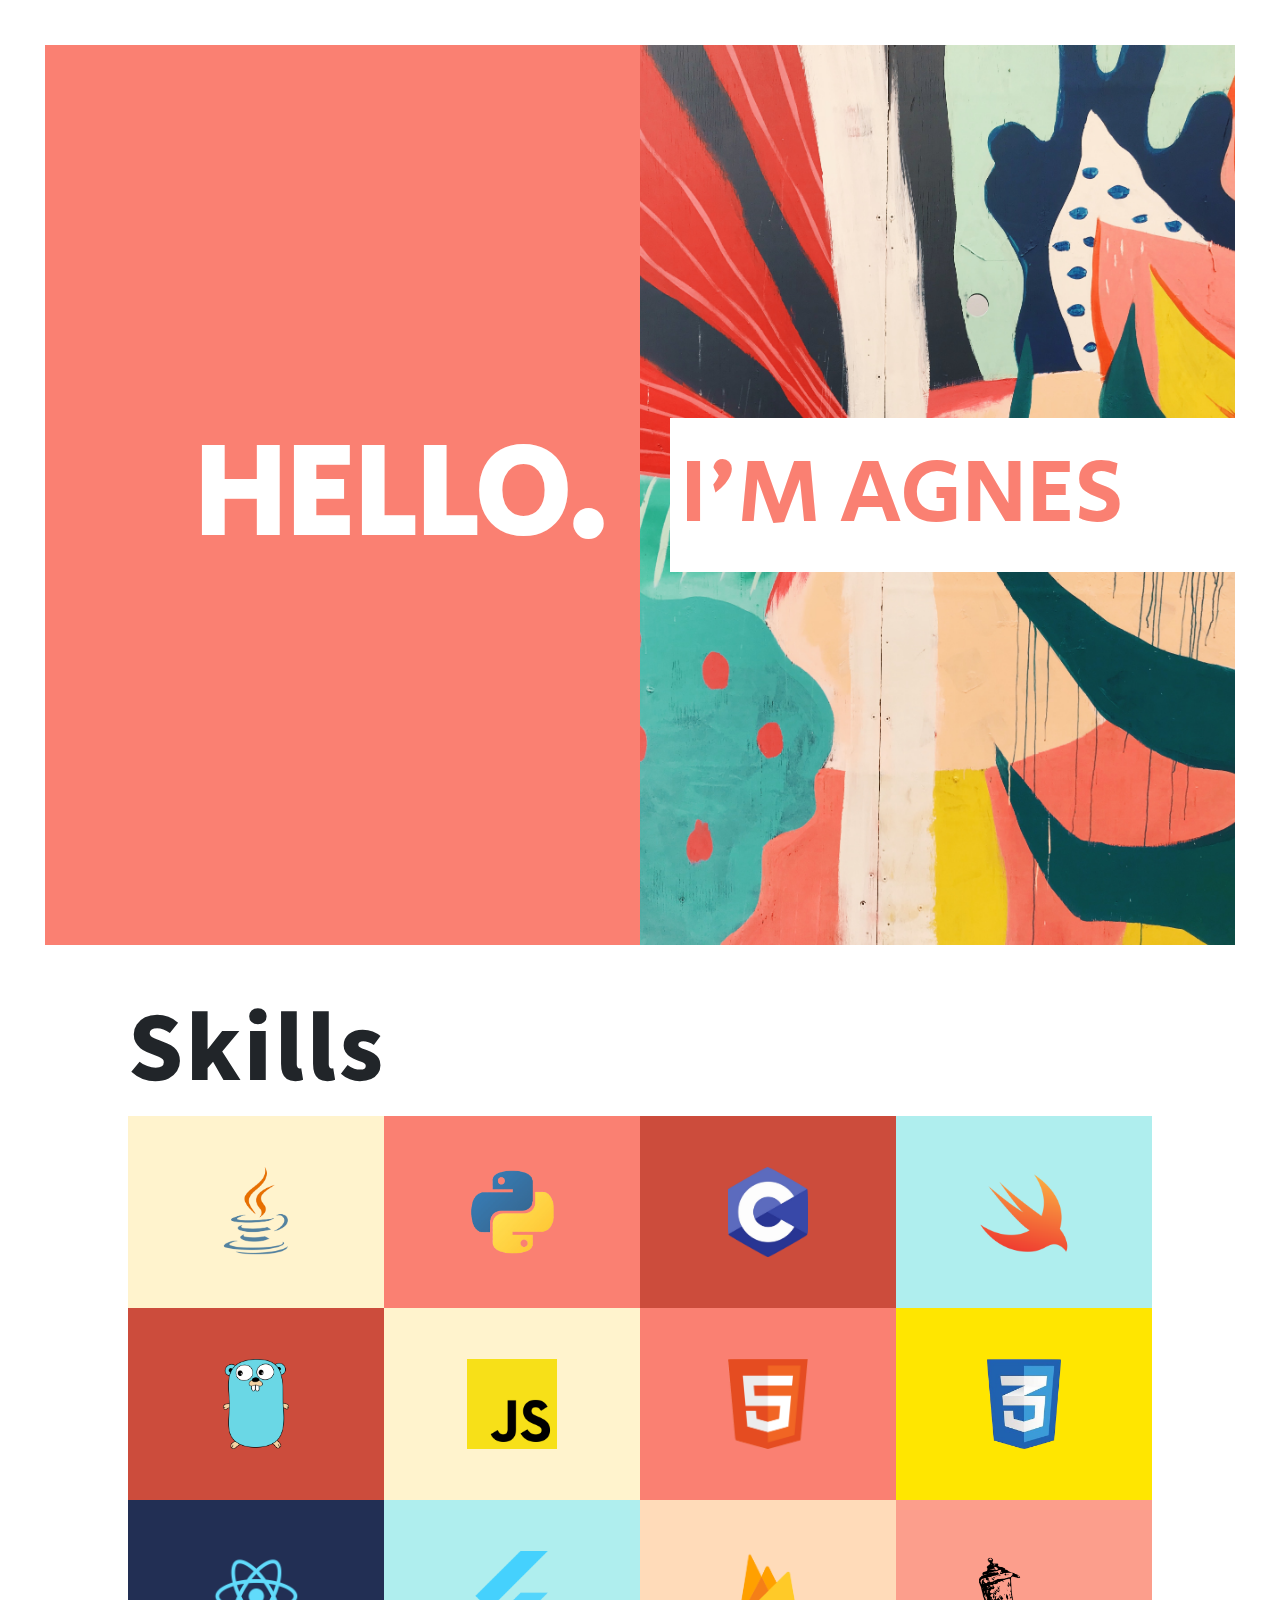
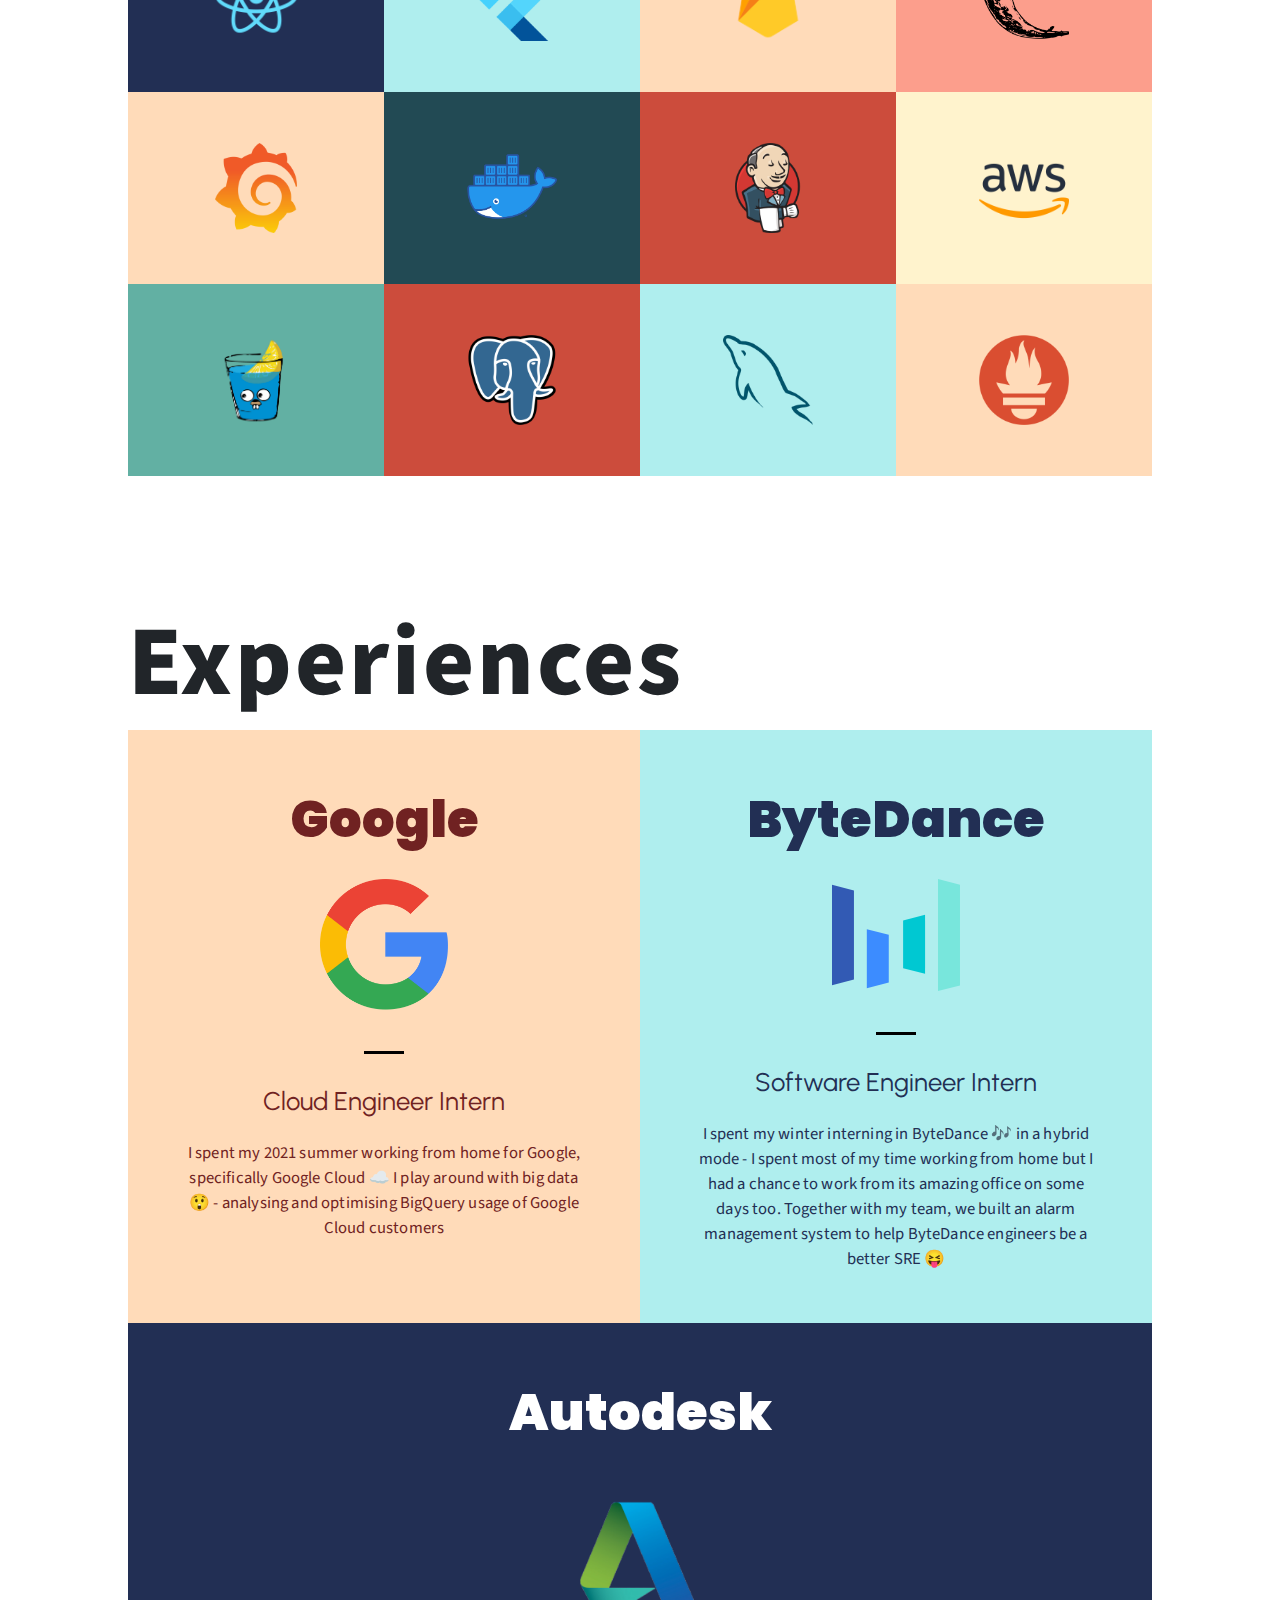
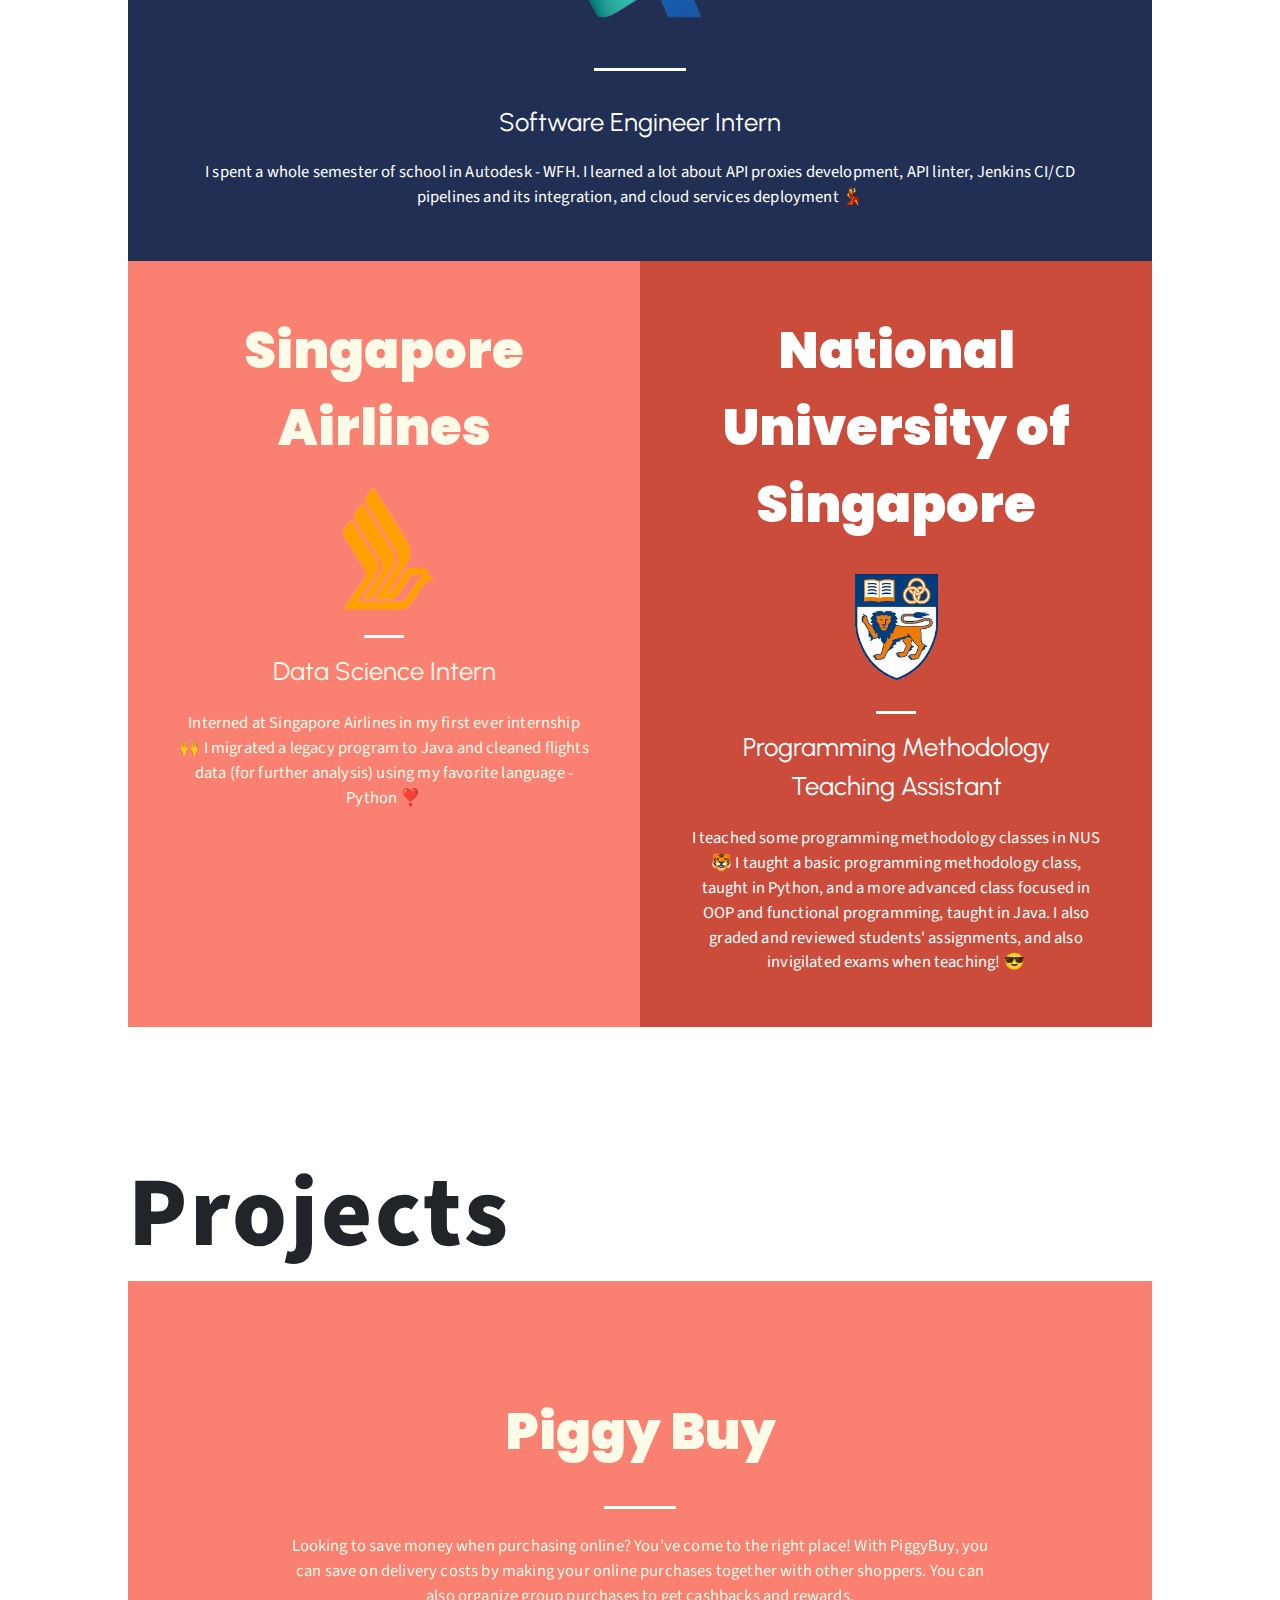
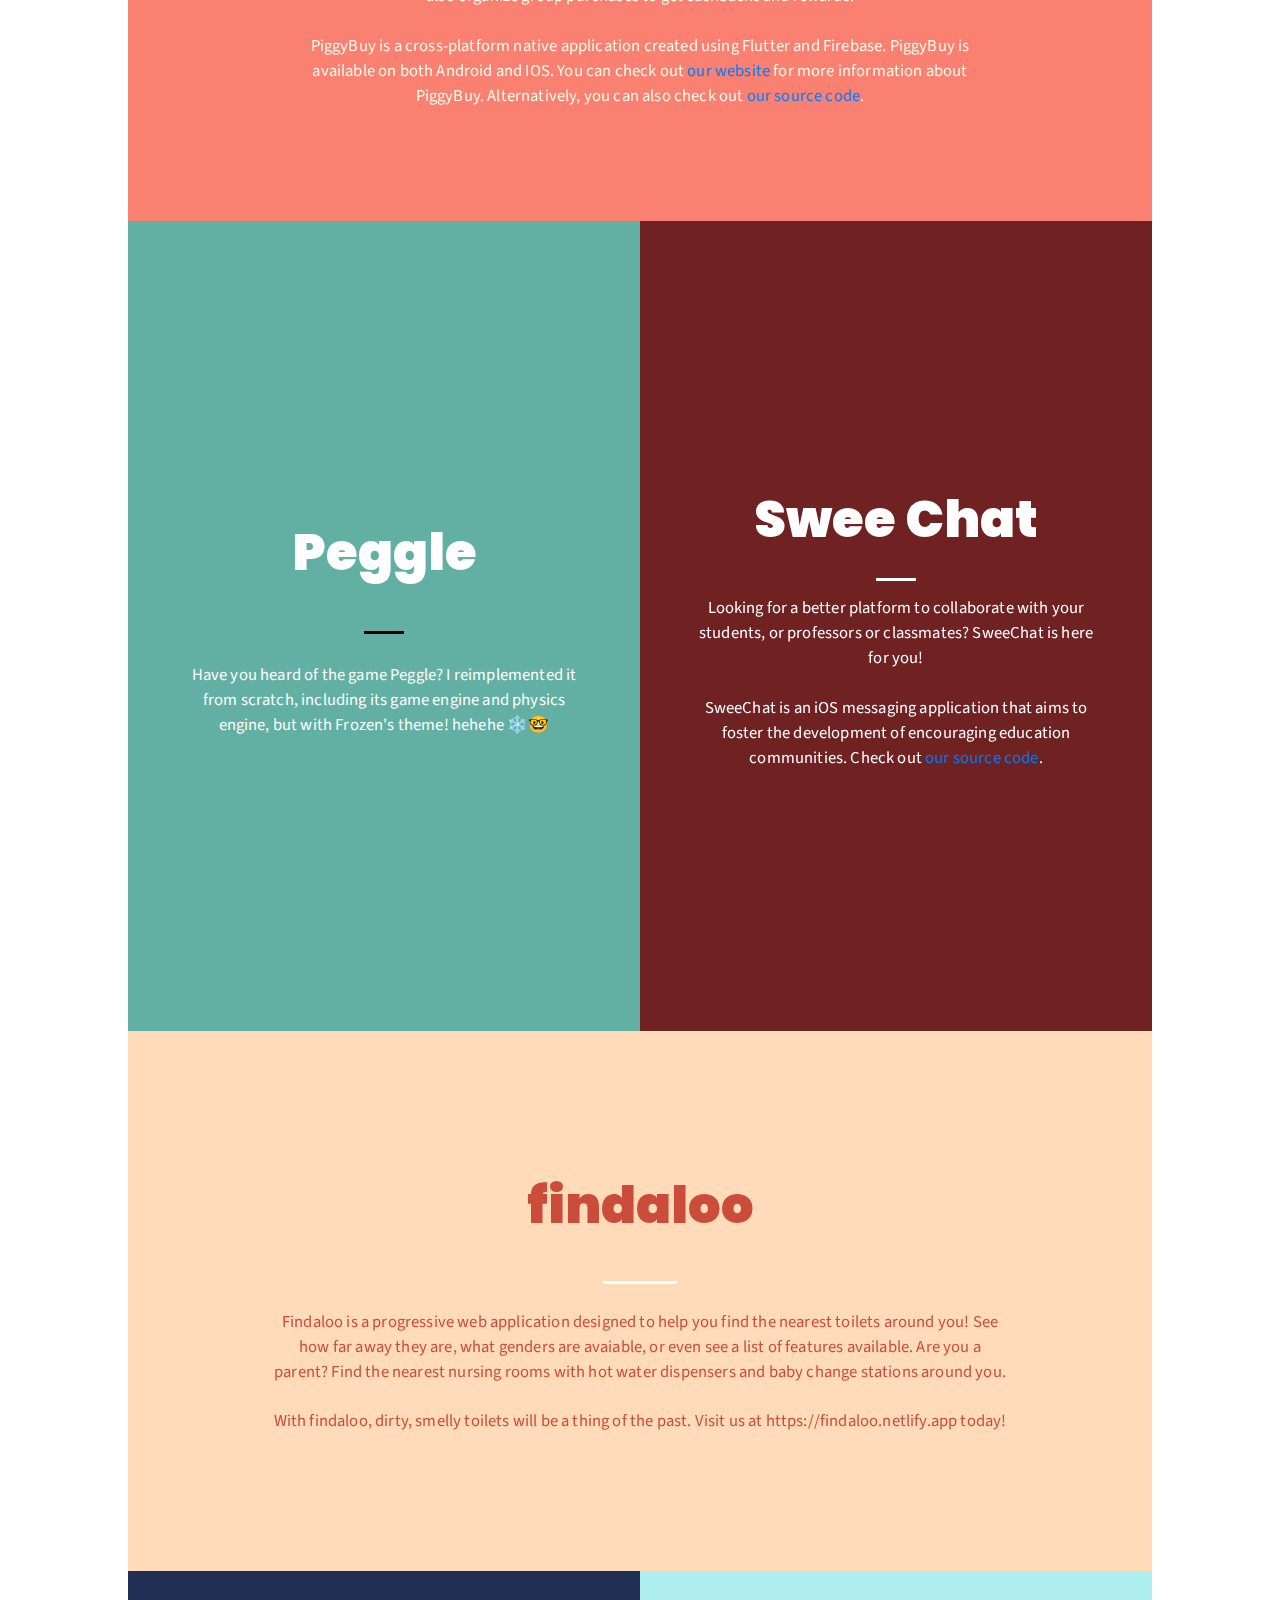
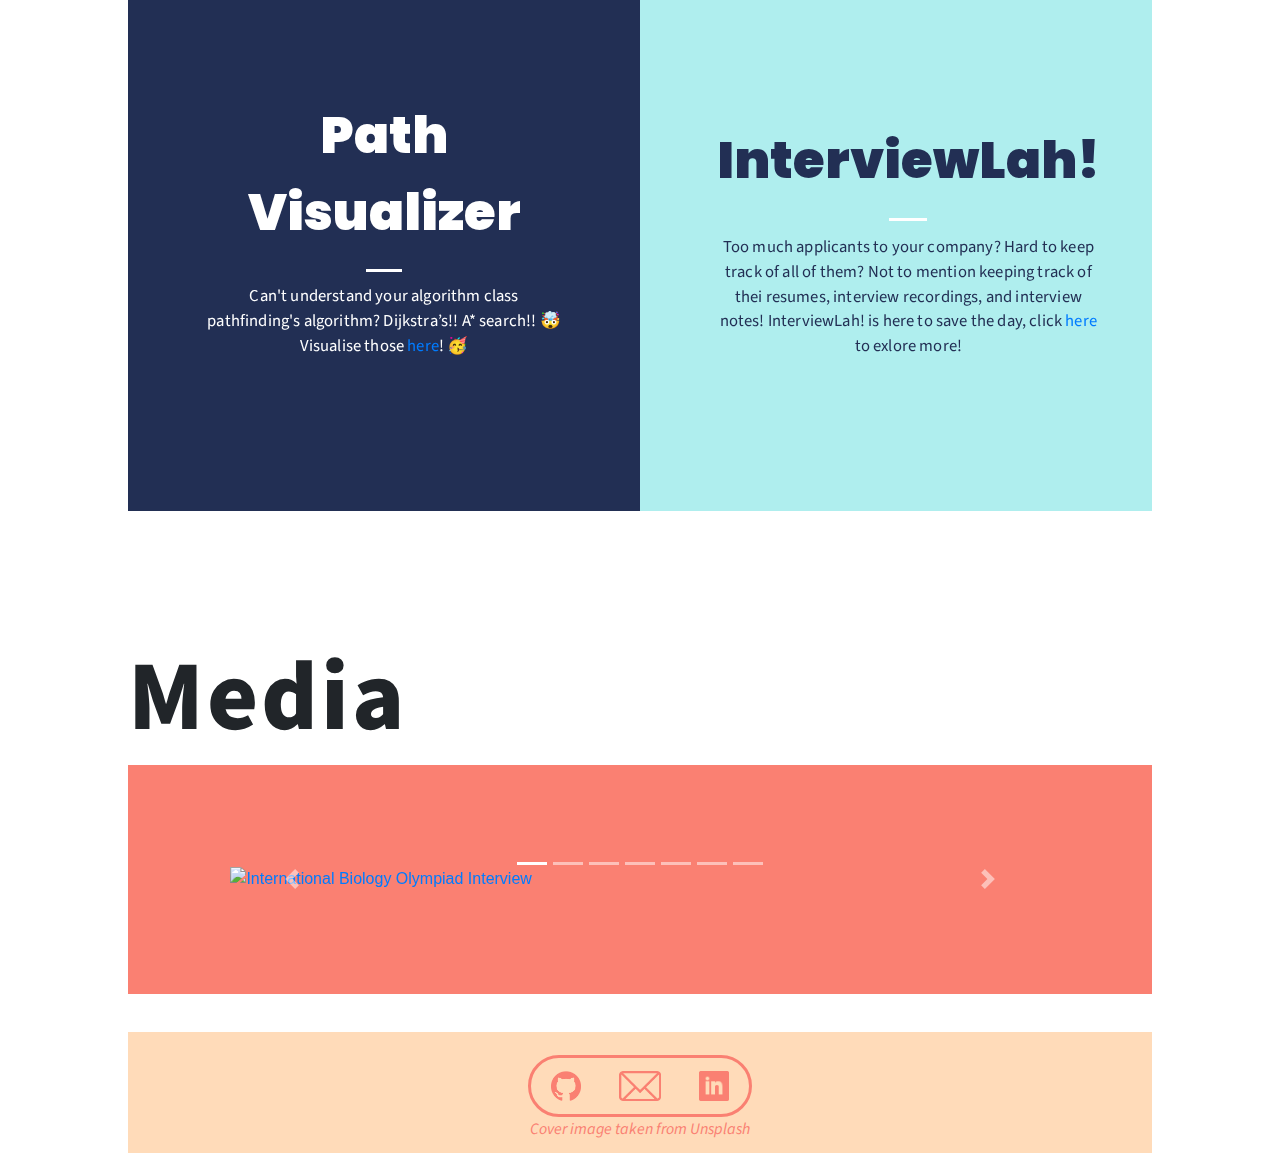
==== commit dcd6bff0: "feat: remake projects to tiles style" ====
--- a/index.html
+++ b/index.html
@@ -44,7 +44,7 @@
         <div class="skills">
           <h3>Skills</h3>
             <div class="skills-grid">
-                <div class="flip-card">
+                <div class="flip-card flip-card-skills">
                   <div class="flip-card-inner">
                     <div class="flip-card-front" id="card-skills-1">
                       <div class="card-content">
@@ -59,7 +59,7 @@
                   </div>
                 </div>
 
-                <div class="flip-card">
+                <div class="flip-card flip-card-skills">
                   <div class="flip-card-inner">
                     <div class="flip-card-front" id="card-skills-2">
                       <div class="card-content">
@@ -74,7 +74,7 @@
                   </div>
                 </div>
 
-                <div class="flip-card">
+                <div class="flip-card flip-card-skills">
                   <div class="flip-card-inner">
                     <div class="flip-card-front" id="card-skills-3">
                       <div class="card-content">
@@ -89,7 +89,7 @@
                   </div>
                 </div>
 
-                <div class="flip-card">
+                <div class="flip-card flip-card-skills">
                   <div class="flip-card-inner">
                     <div class="flip-card-front" id="card-skills-4">
                       <div class="card-content">
@@ -104,7 +104,7 @@
                   </div>
                 </div>
 
-                <div class="flip-card">
+                <div class="flip-card flip-card-skills">
                   <div class="flip-card-inner">
                     <div class="flip-card-front" id="card-skills-5">
                       <div class="card-content">
@@ -119,7 +119,7 @@
                   </div>
                 </div>
 
-                <div class="flip-card">
+                <div class="flip-card flip-card-skills">
                   <div class="flip-card-inner">
                     <div class="flip-card-front" id="card-skills-6">
                       <div class="card-content">
@@ -134,7 +134,7 @@
                   </div>
                 </div>
 
-                <div class="flip-card">
+                <div class="flip-card flip-card-skills">
                   <div class="flip-card-inner">
                     <div class="flip-card-front" id="card-skills-7">
                       <div class="card-content">
@@ -149,7 +149,7 @@
                   </div>
                 </div>
 
-                <div class="flip-card">
+                <div class="flip-card flip-card-skills">
                   <div class="flip-card-inner">
                     <div class="flip-card-front" id="card-skills-8">
                       <div class="card-content">
@@ -164,7 +164,7 @@
                   </div>
                 </div>
 
-                <div class="flip-card">
+                <div class="flip-card flip-card-skills">
                   <div class="flip-card-inner">
                     <div class="flip-card-front" id="card-skills-9">
                       <div class="card-content">
@@ -179,7 +179,7 @@
                   </div>
                 </div>
 
-                <div class="flip-card">
+                <div class="flip-card flip-card-skills">
                   <div class="flip-card-inner">
                     <div class="flip-card-front" id="card-skills-10">
                       <div class="card-content">
@@ -194,7 +194,7 @@
                   </div>
                 </div>
 
-                <div class="flip-card">
+                <div class="flip-card flip-card-skills">
                   <div class="flip-card-inner">
                     <div class="flip-card-front" id="card-skills-11">
                       <div class="card-content">
@@ -209,7 +209,7 @@
                   </div>
                 </div>
 
-                <div class="flip-card">
+                <div class="flip-card flip-card-skills">
                   <div class="flip-card-inner">
                     <div class="flip-card-front" id="card-skills-12">
                       <div class="card-content">
@@ -224,7 +224,7 @@
                   </div>
                 </div>
 
-                <div class="flip-card">
+                <div class="flip-card flip-card-skills">
                   <div class="flip-card-inner">
                     <div class="flip-card-front" id="card-skills-13">
                       <div class="card-content">
@@ -239,7 +239,7 @@
                   </div>
                 </div>
 
-                <div class="flip-card">
+                <div class="flip-card flip-card-skills">
                   <div class="flip-card-inner">
                     <div class="flip-card-front" id="card-skills-14">
                       <div class="card-content">
@@ -254,7 +254,7 @@
                   </div>
                 </div>
 
-                <div class="flip-card">
+                <div class="flip-card flip-card-skills">
                   <div class="flip-card-inner">
                     <div class="flip-card-front" id="card-skills-15">
                       <div class="card-content">
@@ -269,7 +269,7 @@
                   </div>
                 </div>
 
-              <div class="flip-card">
+              <div class="flip-card flip-card-skills">
                 <div class="flip-card-inner">
                   <div class="flip-card-front" id="card-skills-16">
                     <div class="card-content">
@@ -284,7 +284,7 @@
                 </div>
               </div>
 
-              <div class="flip-card">
+              <div class="flip-card flip-card-skills">
                 <div class="flip-card-inner">
                   <div class="flip-card-front" id="card-skills-17">
                     <div class="card-content">
@@ -299,7 +299,7 @@
                 </div>
               </div>
 
-              <div class="flip-card">
+              <div class="flip-card flip-card-skills">
                 <div class="flip-card-inner">
                   <div class="flip-card-front" id="card-skills-18">
                     <div class="card-content">
@@ -314,7 +314,7 @@
                 </div>
               </div>
 
-              <div class="flip-card">
+              <div class="flip-card flip-card-skills">
                 <div class="flip-card-inner">
                   <div class="flip-card-front" id="card-skills-19">
                     <div class="card-content">
@@ -329,7 +329,7 @@
                 </div>
               </div>
 
-              <div class="flip-card">
+              <div class="flip-card flip-card-skills">
                 <div class="flip-card-inner">
                   <div class="flip-card-front" id="card-skills-20">
                     <div class="card-content">
@@ -399,161 +399,144 @@
             <div class="experiences-description">I teached some programming methodology classes in NUS 🐯 I taught a basic programming methodology class, taught in Python, and a more advanced class focused in OOP and functional programming, taught in Java. I also graded and reviewed students' assignments, and also invigilated exams when teaching! 😎</div>
           </div>
         </div>
-
-      </div>
-      <!-- <div class="row">
-        <div class="col-sm-3">
-          <img src="assets/img/autodesk.jpg" class="experience-img" alt="Autodesk">
-        </div>
-        <div class="col-sm-9">
-          <h6 class="experience-title">AUTODESK, SOFTWARE DEVELOPER INTERN<br>FORGE API MANAGEMENT PLATFORM<br>May 2020 - Present</h6>
-          <ul>
-            <li>
-              Implemented API linter and validator system to standardize design and validity of API proxies deployed in
-              Forge platform.
-            </li>
-            <li>
-              Involved in deploying AWS cloudi nfrastructure to host an API information dashboard for the team.
-            </li>
-            <li>
-              Created API proxy in API management platform, with OAuth2 authentication, built using Jenkins pipeline.
-            </li>
-          </ul>
-        </div>
-      </div>
-
-      <svg height="1" width=100%>
-        <line x1="10%" y1="0" x2="90%" y2="0" style="stroke:#bf9b6d;stroke-width:2" />
-      </svg>
-
-      <div class="row">
-        <div class="col-sm-3">
-          <img src="assets/img/sia.png" class="experience-img" alt="Autodesk">
-        </div>
-        <div class="col-sm-9">
-          <h6 class="experience-title">SINGAPORE AIRLINES, DATA SCIENCE INTERN<br>May 2019 - Aug 2019</h6>
-          <ul>
-            <li>
-              Developed simple website page for the staffs to ease information query from all mobile devices </li>
-            <li>
-              Analyzed fuel usage of flights using Python and proposed approaches to increase efficiency using Numpy
-              and Pandas libraries in Python
-            </li>
-            <li>
-              Designed various Excel VBA automation programs to ease colleagues by simplifying tedious tasks </li>
-            <li>
-              Created programs using Java and Python to generate necessary information for flights planning </li>
-          </ul>
-        </div>
-      </div>
-
-      <svg height="1" width=100%>
-        <line x1="10%" y1="0" x2="90%" y2="0" style="stroke:#bf9b6d;stroke-width:2" />
-      </svg>
-
-      <div class="row">
-        <div class="col-sm-3">
-          <img src="assets/img/nus.png" class="experience-img" alt="Autodesk">
-        </div>
-        <div class="col-sm-9">
-          <h6 class="experience-title">NATIONAL UNIVERSITY OF SINGAPORE, TEACHING ASSISTANT<br>Jan 2019 - Jun 2020</h6>
-          <ul>
-
-            <li>
-              Teach SoC students in a programming methodology class, CS2030, focusing on good design of a program in
-              Java,
-              focusing on OOP and functional programming with an average feedback score of 4.4
-            </li>
-            <li>
-              Teach a basic programming class for engineering students, CS1010E, taught in Python language every week
-            </li>
-            <li>
-              Assessed submission of program designs from students and provide constructive feedbacks for their design
-              and
-              advice for good design practices.
-            </li>
-          </ul>
-        </div>
-      </div> -->
+      </div>
     </div>
   </section>
 
   <section id="projects">
-    <div class="content-projects">
+    <div class="section-content">
       <h3>Projects</h3>
-            <div class="project-border-all">
-                <h6 class="project-title">PIGGY BUY</h6>
-                <hr class="project-separator">
-                <div class="projects-content">
-                    <p>Developed a mobile application for users to do a group buy with their neighbors 
-                        using Flutter and Firebase, available both in Android and iOS
-                    </p>
-                    <p>Integrated Firebase Storage and Authentication with frontend of the mobile app, built using Flutter framework,
-                        to support cross platform. I also designed and implemented the user interface of the application and its marketing
-                        materials
-                    </p>
-                    <p>Click <a href="https://piggybuy.app/" target="_blank">here</a> to head up to the
-                        website!</p>
-                    <div>
-                        <img src="assets/img/project-piggybuy.png">
-                    </div>
-                </div>
-            </div>
-
-            <div class="project-border-all">
-                <h6 class="project-title">FINDALOO</h6>
-                <hr class="project-separator">
-                <div class="projects-content">
-                    <p>Developed a progressive web application for users to find toilets
-                        information
-                    </p>
-                    <p>Designed API and database schema, implement authorization,
-                        file upload, and API routing, using PostgreSQL and ExpressJS
-                        in AWS EC2 and S3
-                    </p>
-                    <p>Click <a href="https://findaloo.netlify.app/" target="_blank">here</a> to head up to the
-                        PWA!</p>
-
-                    <div>
-                        <img src="assets/img/project-findaloo.png">
-                    </div>
-                </div>
-            </div>
-
-            <div class="project-border-all">
-                <h6 class="project-title">PATH VISUALIZER</h6>
-                <hr class="project-separator">
-                <div class="projects-content">
-                    <p>Developed a React page to visualize path traversal between one node and
-                        another using various path searching algorithms, including Dijkstra’s algorithm, A*search
-                    </p>
-                    <p>Here's an example of the visualization, click <a href="https://agnesnatasya.github.io/path-visualization/" target="_blank">here</a>
-                        to play around with the visualization!</p>
-                    <img id="path-visualization-image" src="assets/img/project-path-visualization.png" alt="Java">
-                </div>
-            </div>
-
-            <div class="project-border-all">
-                <h6 class="project-title">INTERVIEW MANAGEMENT APP</h6>
-                <hr class="project-separator">
-                <div class="projects-content">
-                    <p>
-                        Developed MVC software for interviewer to conduct and record an 
-                        interview, view resume, export the interview report using Java and JavaFX
-                    </p>
-                    <p>
-                        Here's a snippet of the software, click <a href="https://github.com/AY1920S2-CS2103-W15-2/main" target="_blank">here</a> to exlore more!
-                    </p>  
-                        <img src="assets/img/projects-interview.png" alt="Java">
-                </div>
-            </div>
-    </div>  
+      <div class="projects-grid">
+      <div class="flip-card flip-card-projects" id="card-projects-1">
+        <div class="flip-card-inner">
+          <div class="flip-card-front">
+            <div class="card-content">
+              <div class="projects-title">Piggy Buy</div>
+              <hr class="solid-white">
+              <div class="projects-description">
+              Looking to save money when purchasing online? You've come to the right place! With PiggyBuy, you can save on delivery
+              costs by making your online purchases together with other shoppers. You can also organize group purchases to get
+              cashbacks and rewards.<br><br>
+              
+              PiggyBuy is a cross-platform native application created using Flutter and Firebase. PiggyBuy is available on both
+              Android and IOS. You can check out <a href="https://piggybuy.app/" target="_blank">our website</a> for more information about PiggyBuy. Alternatively, you can also check out <a href="https://github.com/cs3216team8/groupbuyapp/" target="_blank">our source code</a>.
+              </div>
+            </div>
+          </div>
+          <div class="flip-card-back">
+            <div class="card-content">
+              <img class="projects-image" src="assets/img/project-piggybuy.png">
+            </div>
+          </div>
+        </div>
+      </div> 
+
+      <div id="card-projects-2">
+        <div class="grid-content">
+        <div class="card-content">
+          <div class="projects-title">Peggle</div>
+          <hr class="solid">
+          <div class="projects-description">
+            Have you heard of the game Peggle? I reimplemented it from scratch, including its game engine and physics engine, but with Frozen's theme! hehehe ❄️🤓
+          </div>
+        </div>
+        </div>
+      </div>
+
+      <div class="flip-card flip-card-projects" id="card-projects-3">
+        <div class="flip-card-inner">
+          <div class="flip-card-front">
+            <div class="card-content">
+              <div class="projects-title">Swee Chat</div>
+              <hr class="solid-white">
+              <div class="projects-description">
+                Looking for a better platform to collaborate with your students, or professors or classmates? SweeChat is here for you!<br><br>
+
+                SweeChat is an iOS messaging application that aims to foster the development of encouraging education communities. Check out <a
+                  href="https://github.com/SWEe-chai/Sweechat" target="_blank">our source code</a>.
+              </div>
+            </div>
+          </div>
+          <div class="flip-card-back">
+            <div class="card-content">
+              <img class="projects-image" src="assets/img/projects-sweechat.png">
+            </div>
+          </div>
+        </div>
+      </div>
+
+      <div class="flip-card flip-card-projects" id="card-projects-4">
+        <div class="flip-card-inner">
+          <div class="flip-card-front">
+            <div class="card-content">
+              <div class="projects-title">findaloo</div>
+              <hr class="solid-white">
+              <div class="projects-description">
+                Findaloo is a progressive web application designed to help you find the nearest toilets around you! See how far away
+                they are, what genders are avaiable, or even see a list of features available. Are you a parent? Find the nearest
+                nursing rooms with hot water dispensers and baby change stations around you.<br><br>
+
+                With findaloo, dirty, smelly toilets will be a thing of the past. Visit us at https://findaloo.netlify.app today!
+              </div>
+            </div>
+          </div>
+          <div class="flip-card-back">
+            <div class="card-content">
+              <img class="projects-image" src="assets/img/project-findaloo.png">
+            </div>
+          </div>
+        </div>
+      </div>
+
+      <div class="flip-card flip-card-projects" id="card-projects-5">
+        <div class="flip-card-inner">
+          <div class="flip-card-front">
+            <div class="card-content">
+              <div class="projects-title">Path Visualizer</div>
+              <hr class="solid-white">
+              <div class="projects-description">
+                Can't understand your algorithm class pathfinding's algorithm? Dijkstra’s!! A* search!! 🤯 Visualise those <a href="https://agnesnatasya.github.io/path-visualization/" target="_blank">here</a>! 🥳<br><br>
+        
+              </div>
+            </div>
+          </div>
+          <div class="flip-card-back">
+            <div class="card-content">
+              <img class="projects-image" src="assets/img/project-path-visualization.png">
+            </div>
+          </div>
+        </div>
+      </div>
+
+      <div class="flip-card flip-card-projects" id="card-projects-6">
+        <div class="flip-card-inner">
+          <div class="flip-card-front">
+            <div class="card-content">
+              <div class="projects-title">InterviewLah!</div>
+              <hr class="solid-white">
+              <div class="projects-description">
+                Too much applicants to your company? Hard to keep track of all of them? Not to mention keeping track of thei resumes, interview recordings, and interview notes!
+                InterviewLah! is here to save the day, click <a href="https://github.com/AY1920S2-CS2103-W15-2/main" target="_blank">here</a> to exlore more!
+      
+              </div>
+            </div>
+          </div>
+          <div class="flip-card-back">
+            <div class="card-content">
+              <img class="projects-image" src="assets/img/projects-interview.png">
+            </div>
+          </div>
+        </div>
+      </div>
+      </div>  
+    </div>
     </section>
 
   <!--Media-->
   <section id="media">
-    <div class="content-media">
+    <div class="section-content">
       <h3>Media</h3>
+    <div class="media-content">
       <div id="carouselExampleCaptions" class="carousel slide" data-ride="carousel">
 
         <ol class="carousel-indicators">
@@ -646,26 +629,28 @@
         </a>
       </div>
     </div>
+    </div>
 
 
     <footer class="footer">
+    <div class="footer-notes">
       <div class="container social-media">
         <div class="row">
           <div class="contacts-container">
             <div class="contact-logos">
               <div class="contact-img">
                 <a href="https://www.github.com/agnesnatasya" target="_blank">
-                  <img src="assets/img/contact-github.png" alt="Github">
+                  <img src="assets/img/contact-github-salmon.png" alt="Github">
                 </a>
               </div>
               <div class="contact-img">
                 <a href="mailto:agnesnatasya@u.nus.edu" target="_blank">
-                  <img src="assets/img/contact-email2.png" alt="Email">
+                  <img src="assets/img/contact-email2-salmon.png" alt="Email">
                 </a>
               </div>
               <div class="contact-img">
                 <a href="https://www.linkedin.com/in/agnes-natasya-51447517a" target="_blank">
-                  <img src="assets/img/contact-linked-in.png" alt="Linked In">
+                  <img src="assets/img/contact-linked-in-salmon.png" alt="Linked In">
                 </a>
               </div>
 
@@ -674,7 +659,8 @@
 
         </div>
       </div>
-      </div>
+      Cover image taken from Unsplash
+    </div>
     </footer>
 
 
--- a/assets/css/custom.css
+++ b/assets/css/custom.css
@@ -9,7 +9,7 @@
 
 h3 {
   font-family: 'Source Sans Pro';
-  font-size: 110px;
+  font-size: 7.7vw;
   letter-spacing: 0.03em;
   font-weight: 800;
   padding-top: 5%;
@@ -22,49 +22,6 @@
   padding-bottom: 3%;
   display: block;
 }
-
-/* .bg-custom {
-  background-color: #fef4e8;
-}
-
-
-.bg-white {
-  background-color: white;
-}
-
-
-.navbar {
-    position: fixed;
-    width: 100%;
-    background-color: #fef4e8;
-    z-index: 5;
-    border-bottom: 2px solid #bf9b6d;
-}
-
-.nav-item {
-  flex-grow: 1;
-  flex: 1;
-  flex-basis: auto;
-  text-align: center;
-}
-
-.nav-link {
-  border: black 100px;
-  font-family: Muli;
-  font-size: 11px;
-  letter-spacing: .3em;
-  font-weight: 400;
-}
-.navbar-nav {
-  flex: 1;
-  border: 10px black;
-}
-
-.nav-link:hover{
-  transform: scale(1.2);
-  font-weight: bold;
-} */
-
 /* HOME PAGE */ 
 #home {
   padding: 5vh;
@@ -106,6 +63,7 @@
   width: 100%;
   display: table;
 }
+
 #home-img {
   width: 100%;
   height: 100%;
@@ -154,10 +112,13 @@
   border-style: hidden;
   background-color: transparent;
   width: 100%;
+  perspective: 1000px;
+}
+
+.flip-card-skills {
   height: 15vw;
-  aspect-ratio: 1;
-  perspective: 1000px;
-}
+}
+
 
 .flip-card-inner {
   position: relative;
@@ -179,6 +140,7 @@
   width: 100%;
   height: 100%;
   backface-visibility: hidden;
+  transform: rotateX(0deg);
 }
 
 .flip-card-front {
@@ -192,7 +154,7 @@
 
 /* Style the back side */
 .flip-card-back {
- transform: rotateY(180deg);
+ transform: rotateY(-180deg);
 }
 
 /* Style the front side (fallback if image is missing) */
@@ -206,7 +168,7 @@
   color: salmon;
 }
 
-#card-skills-4, #card-skills-10 {
+#card-skills-4, #card-skills-10, #card-skills-19 {
   color: #222f54;
   background-color: paleturquoise;
 }
@@ -225,7 +187,7 @@
   color: #542222;
 }
 
-#card-skills-2, #card-skills-7, #card-skills-19 {
+#card-skills-2, #card-skills-7 {
   background-color: salmon;
     color: white;
 }
@@ -248,6 +210,10 @@
 .card-content {
   display: table-cell;
   vertical-align: middle; 
+  height:100%;
+  margin: auto;
+  text-align: center;
+  vertical-align: middle;
 }
 
 .skill-image {
@@ -275,7 +241,6 @@
   height: 100%;
 }
 
-
 .card-experiences-content {
   width: 100%;
   text-align: center;
@@ -297,11 +262,13 @@
   font-size: 2vw;
   margin-bottom: 5%;
 }
-.experiences-role {
+
+.experiences-role-span-2 {
   font-family: 'Urbanist';
   font-size: 2vw;
   margin-bottom: 2%;
 }
+
 hr.solid {
   border-top: 3px solid black;
   margin:auto;
@@ -349,7 +316,7 @@
 #card-experiences-4 {
   padding: 10%;
   background-color: salmon;
-  color: white;
+  color: rgb(255, 251, 233)
 }
 
 #card-experiences-5 {
@@ -358,99 +325,133 @@
   color: white
 }
 
-
-.project-title {
-  font-family: Raleway, serif;
-  font-size: 16px;
-  letter-spacing: .1em;
-  font-weight: 700;
-  padding-top: 3%;
-  padding-left: 3%;
-  padding-right: 3%;
-  padding-bottom: 1%;
-  color: black;
-  margin: 0%;
-  font-weight: bold;
-}
-
-hr {
-  margin: 0;
-  margin-left: 3%;
-  margin-right: 3%;
-  margin-bottom: 1%;
-  border: #f2e0cb solid 1px;
-}
-
-.project-border-all {
-  border: #bf9b6d 3px solid;
-  margin: 3%;
-}
-
-.project-border-top-left {
-  border-top: #bf9b6d 5px solid;
-  border-left: #bf9b6d 5px solid;
-  border-right: #bf9b6d 5px solid;
-}
-
-.project-border-bottom-left {
-  border-bottom: #bf9b6d 5px solid;
-  border-left: #bf9b6d 5px solid;
-}
-
-.project-border-top-right {
-  border-top: #bf9b6d 5px solid;
-  border-right: #bf9b6d 5px solid;
-  border-left: #bf9b6d 5px solid;
-}
-
-.project-border-left {
-  border-left: #bf9b6d 5px solid;
-}
-
-.project-first-row {
-  padding-top: 3%
-}
-
-.row-projects {
-  padding-top: 5%
-}
-
-.content-projects img {
+/* PROJECTS SECTION */
+.projects-grid {
+  display: grid;
+  grid-template-columns: repeat(2, 1fr);
+  grid-template-rows: auto;
+  justify-items: center;
+  align-items: center;
+}
+
+.projects-grid-card {
+  width: 100%;
+  height: 100%;
+}
+
+.card-projects-content {
+  width: 100%;
+  text-align: center;
+}
+
+.projects-image {
+  object-fit: cover;
+  padding: 2%;
   max-width: 100%;
   max-height: 100%;
-}
-
-.content-projects {
-  padding-left: 20%;
-  padding-right: 20%;
-  padding-top: 3%;
-  padding-bottom: 3%;
-  background-color:#fef4e8;
-  color: #575656;
-}
-
-.project-right-align {
-  text-align: left;
-}
-
-.projects-content {
-  padding-left: 3% ;
-  padding-right: 3% ;
-  padding-bottom: 3%;
-}
-
-.projects-content2 {
-  padding-right: 5% ;
+  width: 100%;
+  object-fit: cover;
+  display: block;
+  margin: auto;
+  text-align: center;
+}
+
+.projects-title {
+  font-family: 'Poppins';
+  font-size: 4vw;
+  font-style: bold;
+  font-weight: 900;
+  margin-bottom: 5%;
+}
+
+hr.solid {
+  border-top: 3px solid black;
+  margin:auto;
+  margin-top: 10%;
+  margin-bottom: 7%;
+  width: 10%;
+  text-align: center;
+}
+
+hr.solid-white {
+  border-top: 3px solid white;
+  margin:auto;
   margin-top: 5%;
-  text-align: left;
-}
-
-#path-visualization-image {
-  border: black 1px solid;
-}
-
+  margin-bottom: 3.5%;
+  width: 10%;
+  text-align: center;
+}
+
+.projects-description {
+  font-family: 'Source Sans Pro';
+  font-size: 1.3vw;
+  letter-spacing: 0.01em;
+  vertical-align: middle;
+}
+
+#card-projects-1 {
+  height: 60vh;
+  grid-column: 1 / span 2;
+  padding: 5%;
+  padding-left: 15%;
+  padding-right: 15%;
+  background-color: salmon;
+  color: rgb(255, 251, 233);
+  grid-column: 1 / span 2;
+}
+
+#card-projects-2 {
+  height: 90vh;
+  padding: 10%;
+  background-color: rgb(98, 176, 163);
+  color: white;
+}
+
+#card-projects-3 {
+  height: 90vh;
+  padding: 10%;
+  background-color: #702222;
+  color: white;
+}
+
+#card-projects-4 {
+  height: 60vh;
+  grid-column: 1 / span 2;
+  padding: 5%;
+  padding-left: 14%;
+  padding-right: 14%;
+  background-color: rgb(255, 219, 185);
+  color: rgb(204, 76, 60);
+}
+
+#card-projects-5 {
+  height: 60vh;
+  padding: 10%;
+  padding-left: 15%;
+  padding-right: 15%;
+  background-color: #222f54;
+  color: white;
+}
+
+
+#card-projects-6 {
+  height: 60vh;
+  padding: 10%;
+  padding-left: 15%;
+  padding-right: 15%;
+  background-color: paleturquoise;
+  color: #222f54;
+}
+
+/* MEDIA CONTENT */
+.media-content {
+  padding: 10%;
+  background-color: salmon;
+}
+
+/* CONTACT DETAILS */
 .contacts-container {
-  padding-top: 5%;
+  padding-top: 1%;
   padding-left: 10%;
   padding-right: 10%;
   display: inline-block;
@@ -469,7 +470,7 @@
   display: flex;
   justify-content: center;
   text-align: center;
-  border:#fef4e8 3px solid;
+  border:salmon 3px solid;
   border-radius: 40px;
 }
 
@@ -485,249 +486,37 @@
 }
 
 .media-description {
-  margin-bottom: 0.3%;
-}
-
-.social-media {
-  margin-bottom: 3vw;
+  margin-bottom: 0.2%;
 }
 
 .social-media .row {
   text-align: center;
 }
 
-
-/* 
-@media (min-width: 576px) { 
-
-  .experience-img {
-    display: none;
+.footer-notes {
+  background-color: rgb(255, 219, 185);
+  color: salmon;
+  font-family: 'Source Sans Pro';
+  font-style: italic;
+  text-align: center;
+  padding: 1%;
+  font-size: medium;
+  margin-left: 10%;
+  margin-right: 10%;
+}
+
+@media (max-width: 600px) {
+  .experiences-grid > div {
+    grid-column: span 2 !important; 
   }
 
-  .long-name {
-    bottom: -5%;
-    right: -6%;
-    position: absolute;
-    font-family: Raleway, sans-serif;
-    font-size: 70px;
-    font-weight: 900;
-    text-align: right;
-    z-index:3;
-    color: #bf9b6d
+  .skills-grid > div {
+    grid-column: span 2 !important; 
   }
 
-  .profile-picture {
-    text-align: center;
+
+  .projects-grid > div {
+    grid-column: span 2 !important; 
   }
 
-  .profile-picture img {
-    padding-top: 7vh;
-    width: 40vh;
-    vertical-align: top;
-    z-index: 1;
-    margin-left: -57%;
-  }
-
-
-  .experience-img {
-    display: block
-  }
-
-  .content-experiences .col-sm-9 {
-    padding: 3% 3%;
-  }  
-
-  .content-experiences {
-    padding-left: 20%;
-    padding-right: 20%;
-    padding-top: 3%;
-    padding-bottom: 3%;
-    font-size: 16px;
-    color: #575656
-  }
-
-  .experience-all {
-    text-align: center;
-    padding: 0;
-  }
-
-  .experience-img {
-    width: 90%;
-    top: 57%;
-    margin-top: -50%;
-    position: absolute;
-  }
-
-  .experience-logo img {
-    padding:0;
-    border-radius: 50%;
-    border: #fef4e8 5px solid;
-    height: 30vh;
-    margin: 10% 5% 5% 5%;
-    vertical-align: top;
-  }
-
-  .experience-description {
-    border: #fef4e8 5px solid;
-    margin: -40% 5% 5% 5%;
-    padding: 40% 1% 1% 3%;
-    text-align: left;
-    font-size: 17px;
-  }
-
-}
-
-
-
-@media (min-width: 768px) {
-
-  .long-name {
-    padding-top: 3%;
-    font-size: 90px;
-    right: -15%;
-  }
-
-  .profile-picture img {
-    margin-left: -50%;
-  }
-
-
-  .content-media {
-    color: #575656;
-    padding: 3% 20%;
-  }
-}
-
-@media (min-width: 992px) {
-
-  h1 {
-    font-family: 'Lobster', serif;
-    padding-top: 2%;
-    text-align: center;
-  }
-
-  h2 {
-    font-family: 'Lobster', serif;
-    padding-top: 2%;
-    text-align: center;
-  }
-
-  h3 {
-    padding-top: 1%;
-  }
-  
-
-  h5 {
-    font-family: Raleway, serif;
-    font-size: 16px;
-    letter-spacing: .1em;
-    font-weight: 400;
-    color: white;
-    font-weight: bold;
-  }
-
-  .container-fluid {
-    font-size: 16px;
-    min-height: 100%;
-  }
-
-  .content-home {
-    padding-left: 20%;
-    padding-right: 20%;
-    padding-top: 3%;
-    padding-bottom: 3%;
-    background-color: #fef4e8;
-    color: #575656
-  }
-
-  p {
-    clear: both;
-  }
-
-  .long-name {
-    font-size: 119px;
-    right: -10%;
-  }
-
-  .profile-picture img {
-    margin-left: -57%;
-  }
-
-
-  .d-block .w-100 {
-    width: 100%;
-    padding-top: 56.25%;
-    object-fit: cover
-  }
-
-  #carouselExampleCaptions {
-    margin-top: 5%;
-  }
-
-  .half-border {
-    margin-top: 4%;
-    border-top: #bf9b6d 5px solid;
-  }
-
-  .row-projects {
-    display: flex;
-  }
-
-  .project-border-top-left {
-    border-top: #bf9b6d 5px solid;
-    border-left: #bf9b6d 5px solid;
-    border-right: 0px;
-  }
-
-  .project-border-bottom-left {
-    border-bottom: #bf9b6d 5px solid;
-    border-left: #bf9b6d 5px solid;
-  }
-
-  .project-border-top-right {
-    border-top: #bf9b6d 5px solid;
-    border-right: #bf9b6d 5px solid;
-    border-left: 0px;
-  }
-
-  .project-border-left {
-    border-left: #bf9b6d 5px solid;
-  }
-
-  .project-first-row {
-    padding-top: 3%
-  }
-
-  .col img {
-    max-width: 100%;
-    max-height: 100%;
-  }
-
-  .content-projects {
-    padding-left: 20%;
-    padding-right: 20%;
-    padding-top: 3%;
-    padding-bottom: 3%;
-    background-color:#fef4e8;
-    color: #575656;
-  }
-
-  .project-right-align {
-    text-align: right;
-  }
-
-  .projects-content {
-    padding-left: 3% ;
-    padding-right: 3% ;
-    padding-bottom: 3% ;
-  }
-
-  .projects-content2 {
-    padding-right: 5% ;
-    margin-top: 5%;
-    border-right: #f2e0cb 5px solid;
-    text-align: right;
-  }
-
-
-} */+}
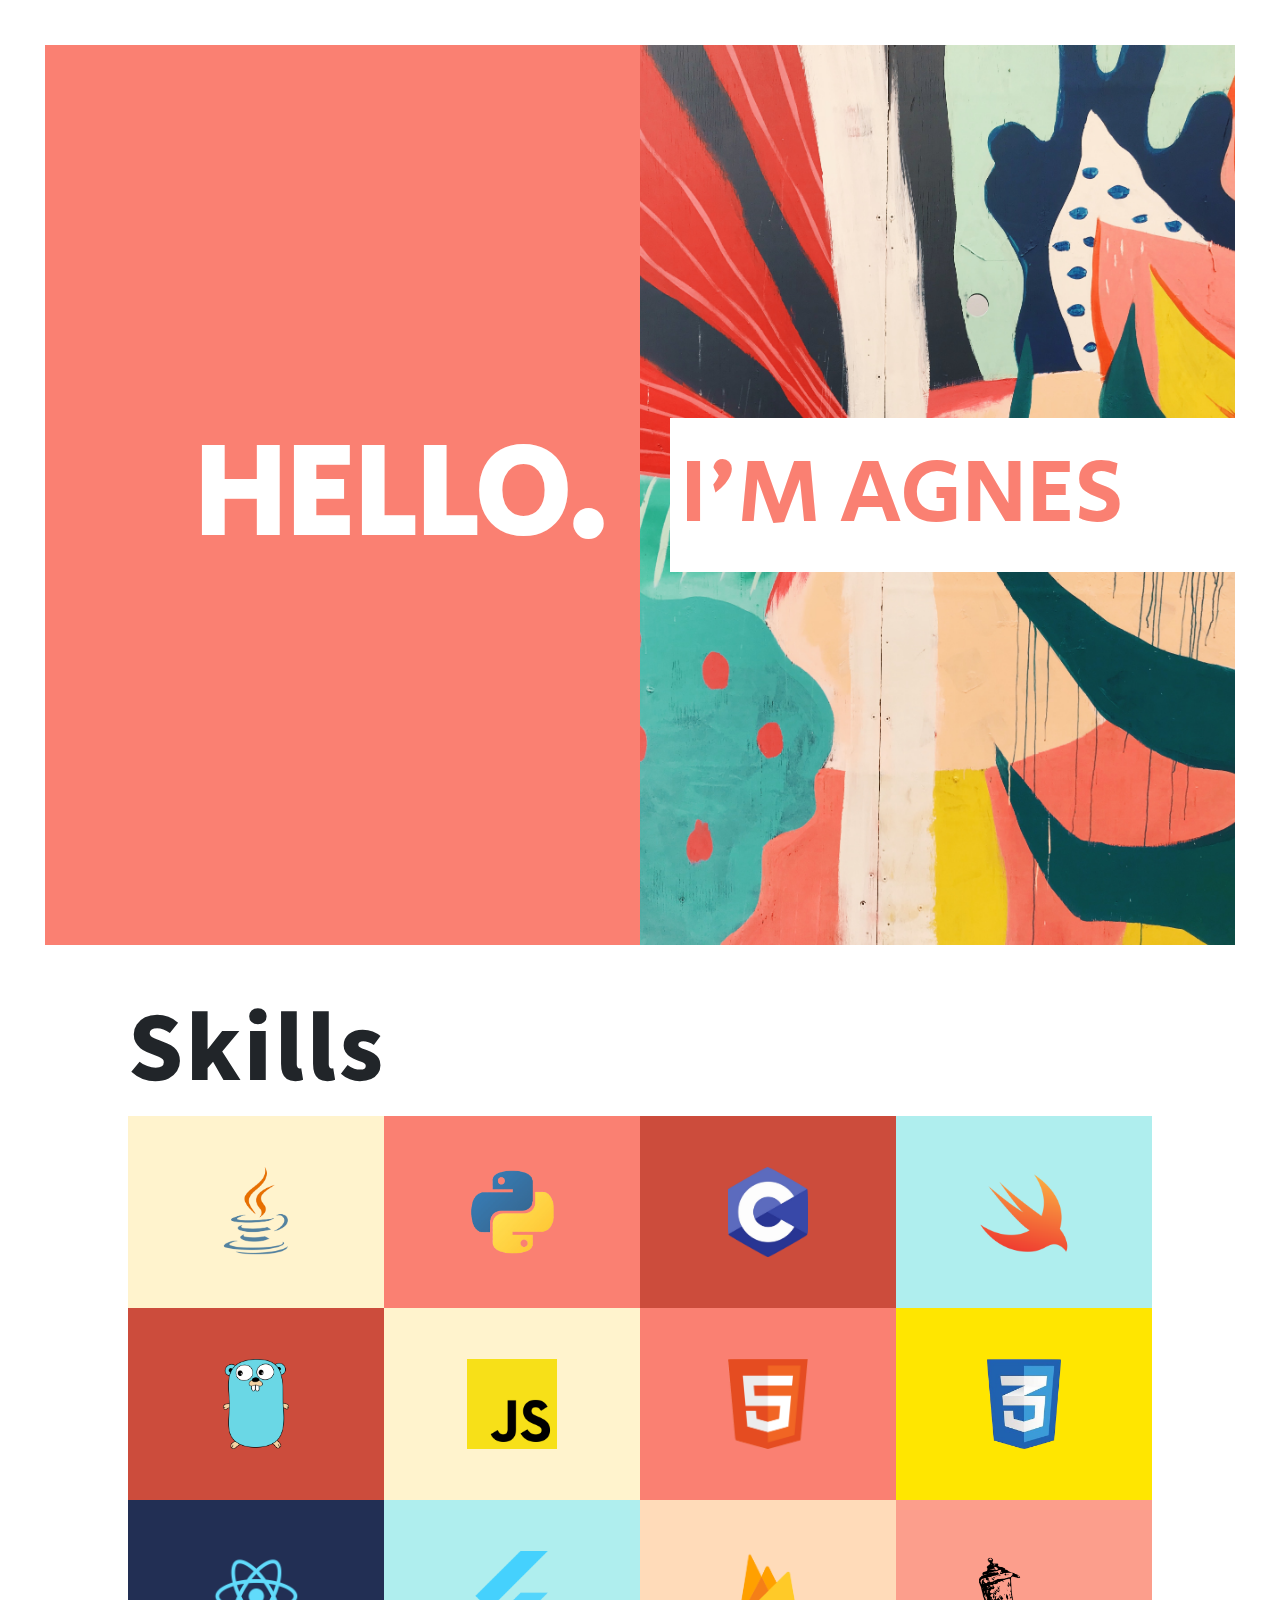
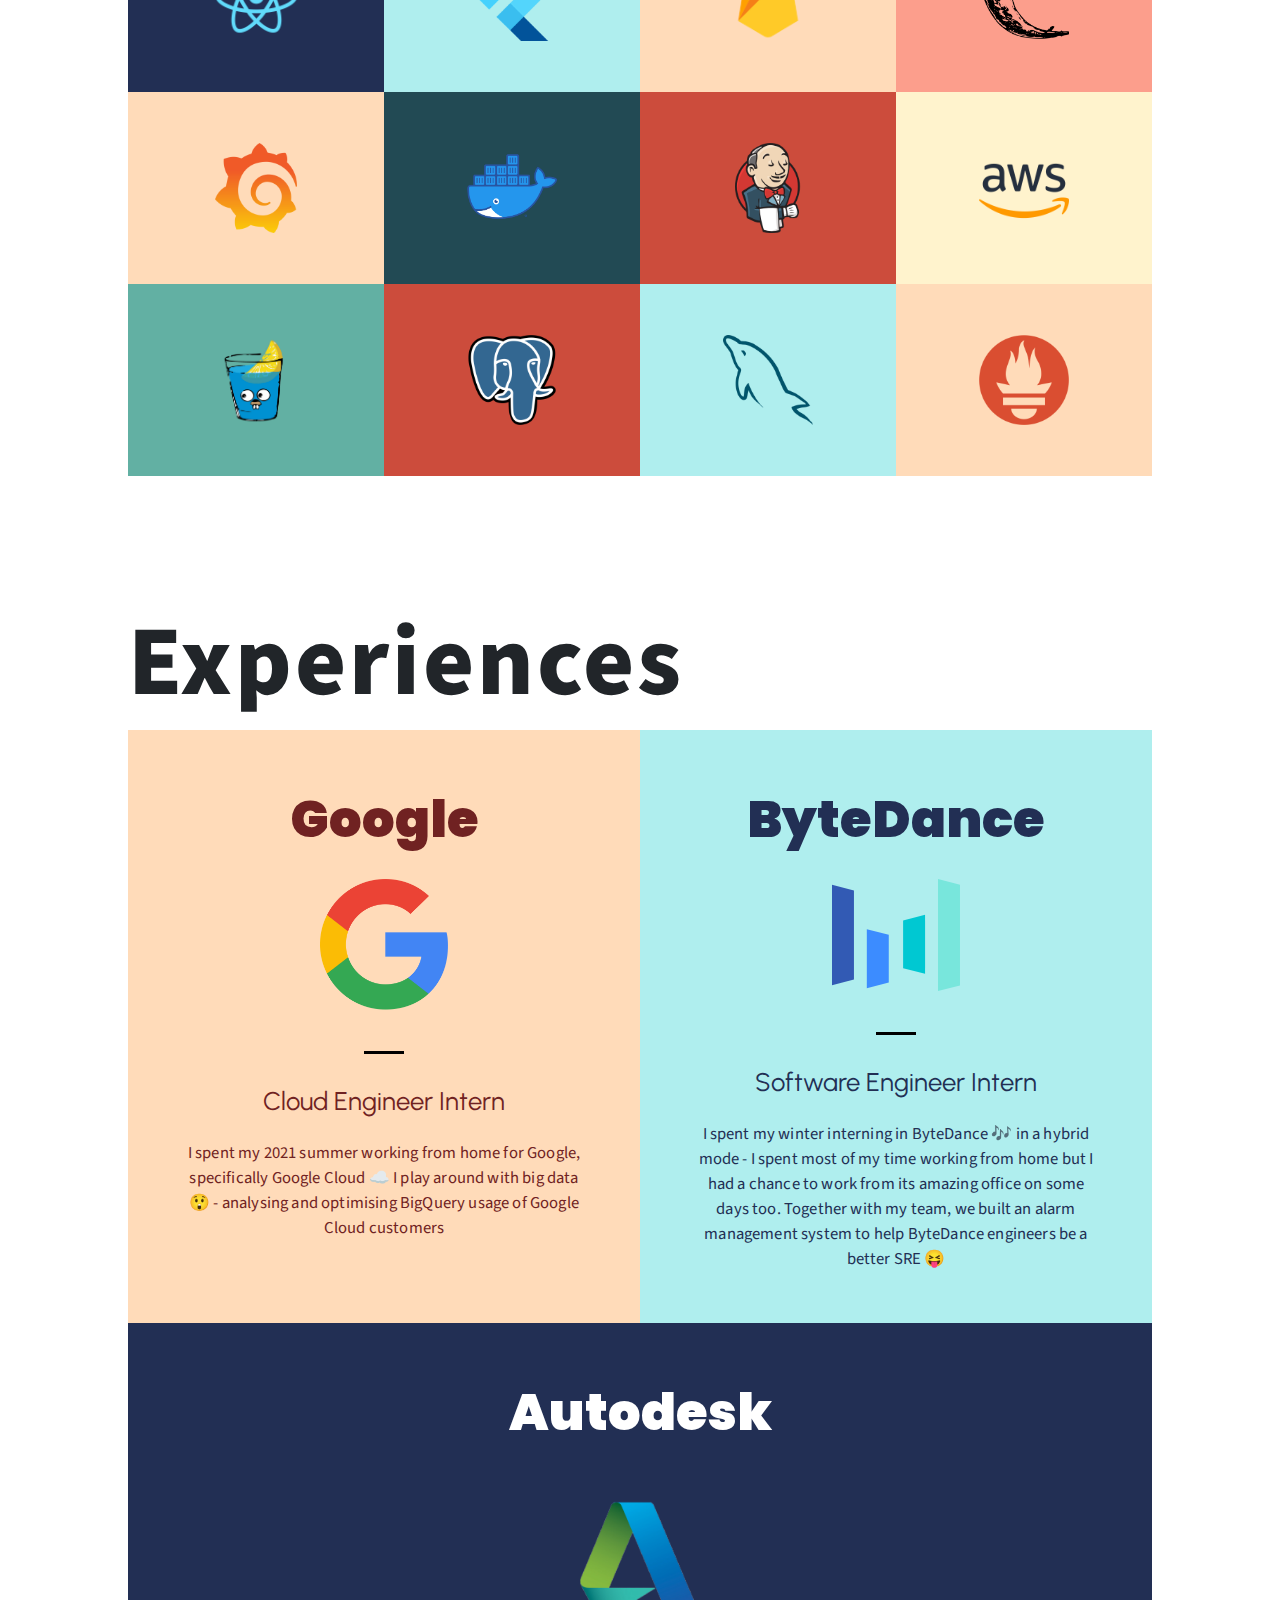
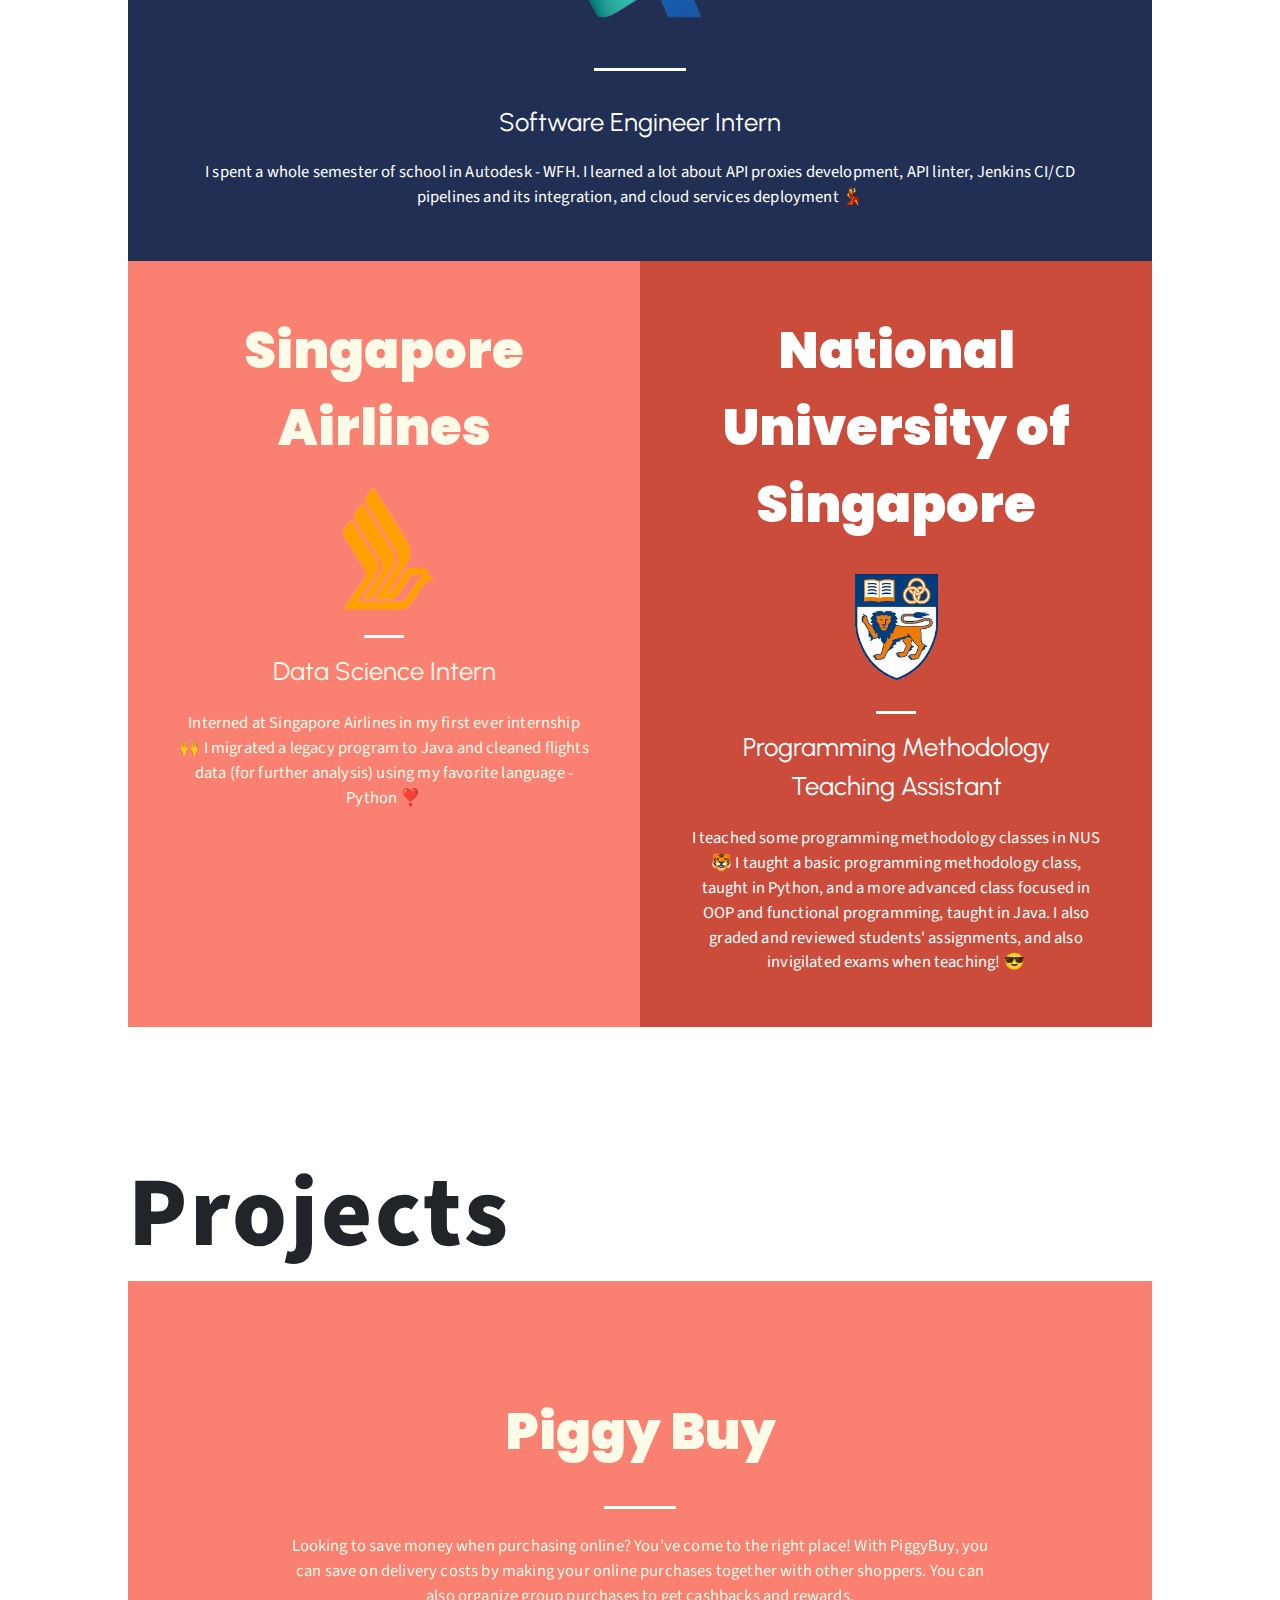
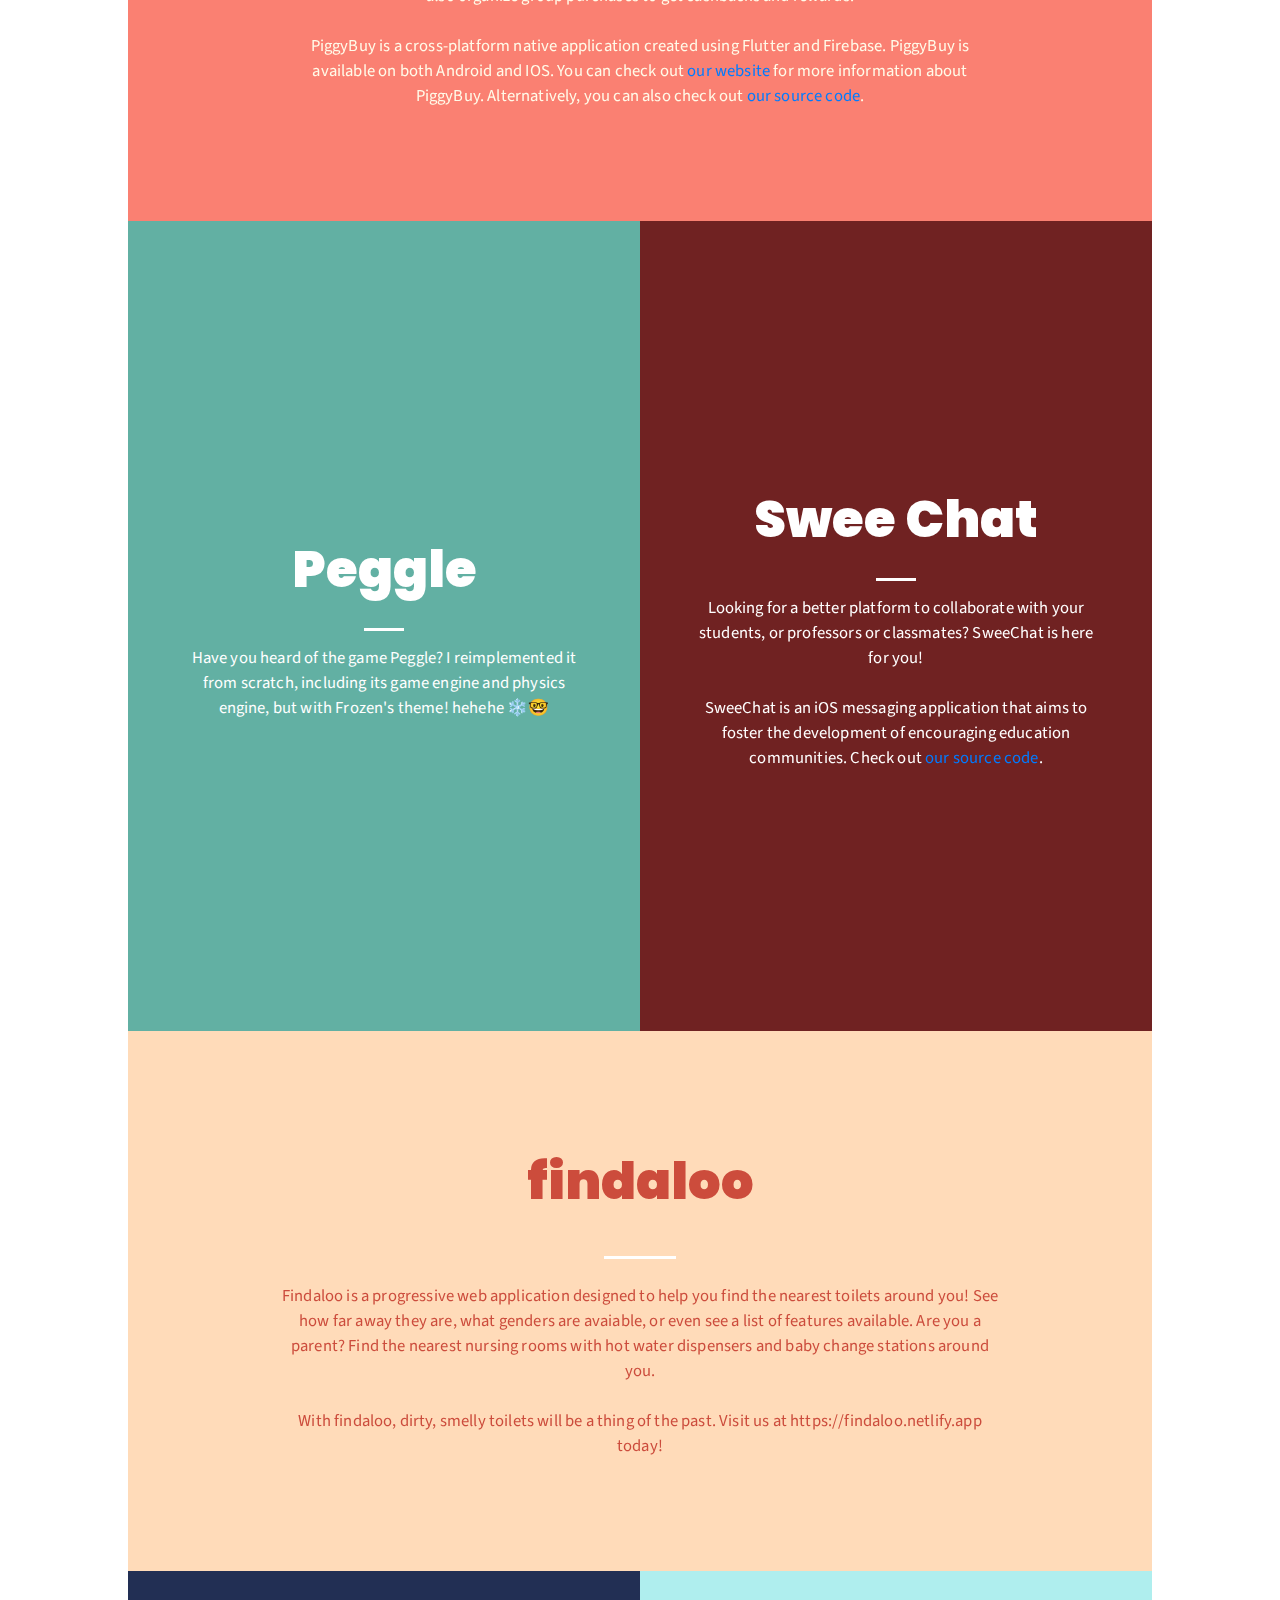
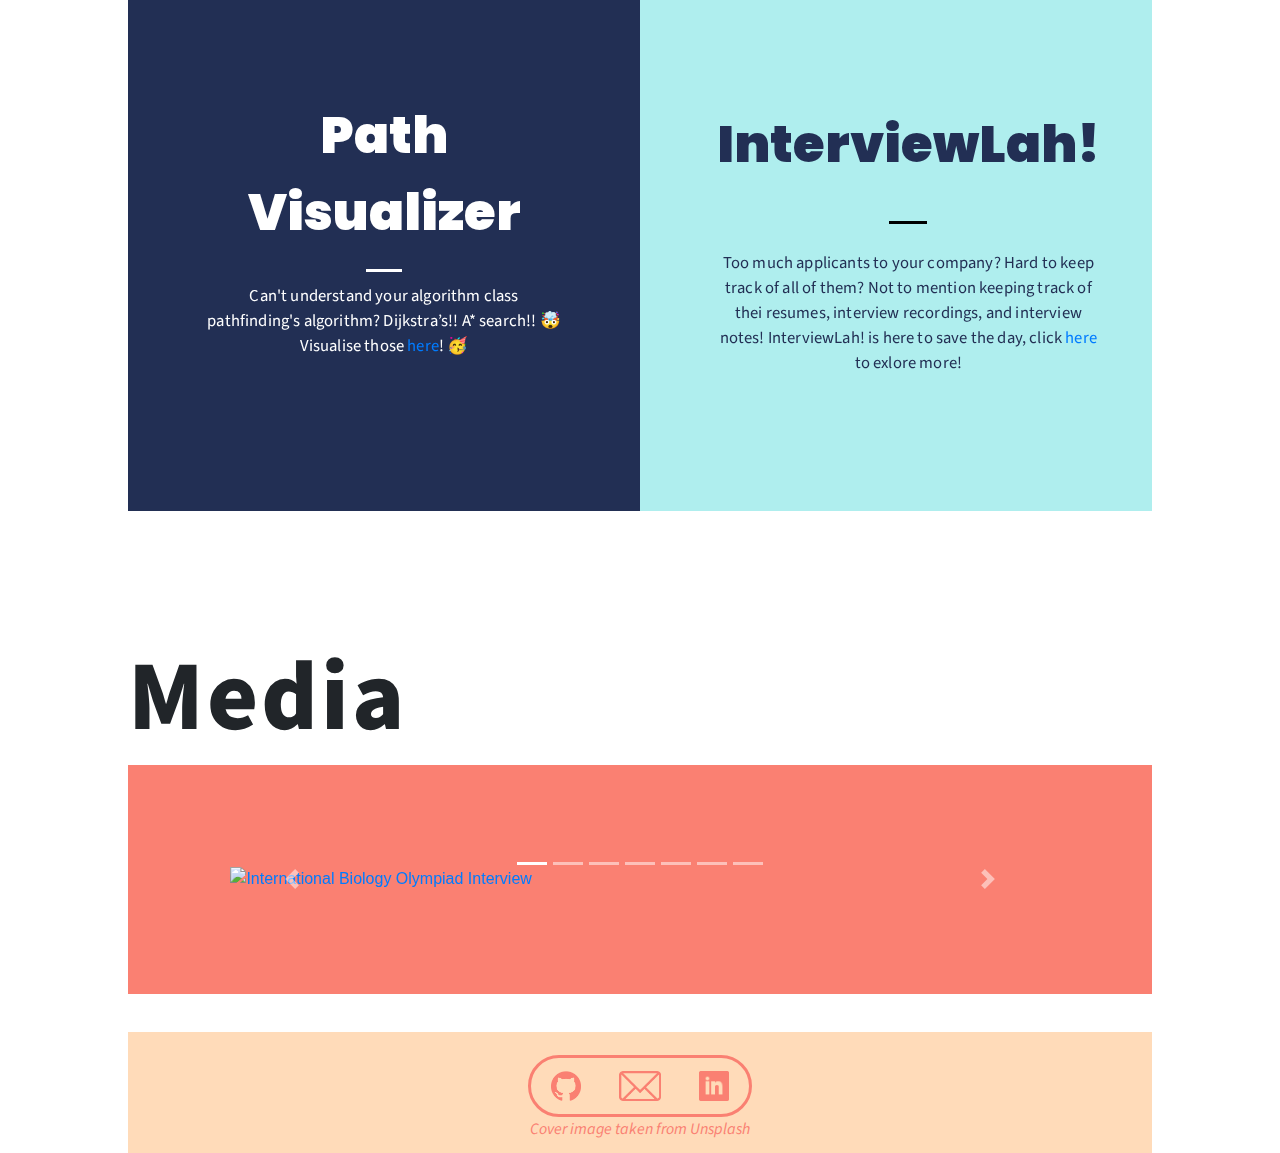
==== commit 85987b37: "fix: size of projects image" ====
--- a/index.html
+++ b/index.html
@@ -425,7 +425,7 @@
           </div>
           <div class="flip-card-back">
             <div class="card-content">
-              <img class="projects-image" src="assets/img/project-piggybuy.png">
+              <img class="projects-image"  id="projects-image-piggybuy" src="assets/img/project-piggybuy.png">
             </div>
           </div>
         </div>
@@ -435,7 +435,7 @@
         <div class="grid-content">
         <div class="card-content">
           <div class="projects-title">Peggle</div>
-          <hr class="solid">
+          <hr class="solid-white">
           <div class="projects-description">
             Have you heard of the game Peggle? I reimplemented it from scratch, including its game engine and physics engine, but with Frozen's theme! hehehe ❄️🤓
           </div>
@@ -459,7 +459,7 @@
           </div>
           <div class="flip-card-back">
             <div class="card-content">
-              <img class="projects-image" src="assets/img/projects-sweechat.png">
+              <img class="projects-image" id="projects-image-sweechat" src="assets/img/projects-sweechat.png">
             </div>
           </div>
         </div>
@@ -482,7 +482,7 @@
           </div>
           <div class="flip-card-back">
             <div class="card-content">
-              <img class="projects-image" src="assets/img/project-findaloo.png">
+              <img class="projects-image" id="projects-image-findaloo" src="assets/img/project-findaloo.png">
             </div>
           </div>
         </div>
@@ -513,7 +513,7 @@
           <div class="flip-card-front">
             <div class="card-content">
               <div class="projects-title">InterviewLah!</div>
-              <hr class="solid-white">
+              <hr class="solid">
               <div class="projects-description">
                 Too much applicants to your company? Hard to keep track of all of them? Not to mention keeping track of thei resumes, interview recordings, and interview notes!
                 InterviewLah! is here to save the day, click <a href="https://github.com/AY1920S2-CS2103-W15-2/main" target="_blank">here</a> to exlore more!
--- a/assets/css/custom.css
+++ b/assets/css/custom.css
@@ -346,11 +346,8 @@
 
 .projects-image {
   object-fit: cover;
-  padding: 2%;
+  padding: 5%;
   max-width: 100%;
-  max-height: 100%;
-  width: 100%;
-  object-fit: cover;
   display: block;
   margin: auto;
   text-align: center;
@@ -399,6 +396,9 @@
   color: rgb(255, 251, 233);
   grid-column: 1 / span 2;
 }
+#projects-image-piggybuy {
+  height: 45vh;
+}
 
 #card-projects-2 {
   height: 90vh;
@@ -412,16 +412,25 @@
   padding: 10%;
   background-color: #702222;
   color: white;
+}
+
+#projects-image-sweechat {
+  height: 70vh;
 }
 
 #card-projects-4 {
   height: 60vh;
   grid-column: 1 / span 2;
   padding: 5%;
-  padding-left: 14%;
-  padding-right: 14%;
+  padding-left: 15%;
+  padding-right: 15%;
   background-color: rgb(255, 219, 185);
   color: rgb(204, 76, 60);
+}
+
+
+#projects-image-findaloo {
+  height: 45vh;
 }
 
 #card-projects-5 {
@@ -432,7 +441,6 @@
   background-color: #222f54;
   color: white;
 }
-
 
 #card-projects-6 {
   height: 60vh;
@@ -442,6 +450,7 @@
   background-color: paleturquoise;
   color: #222f54;
 }
+
 
 /* MEDIA CONTENT */
 .media-content {
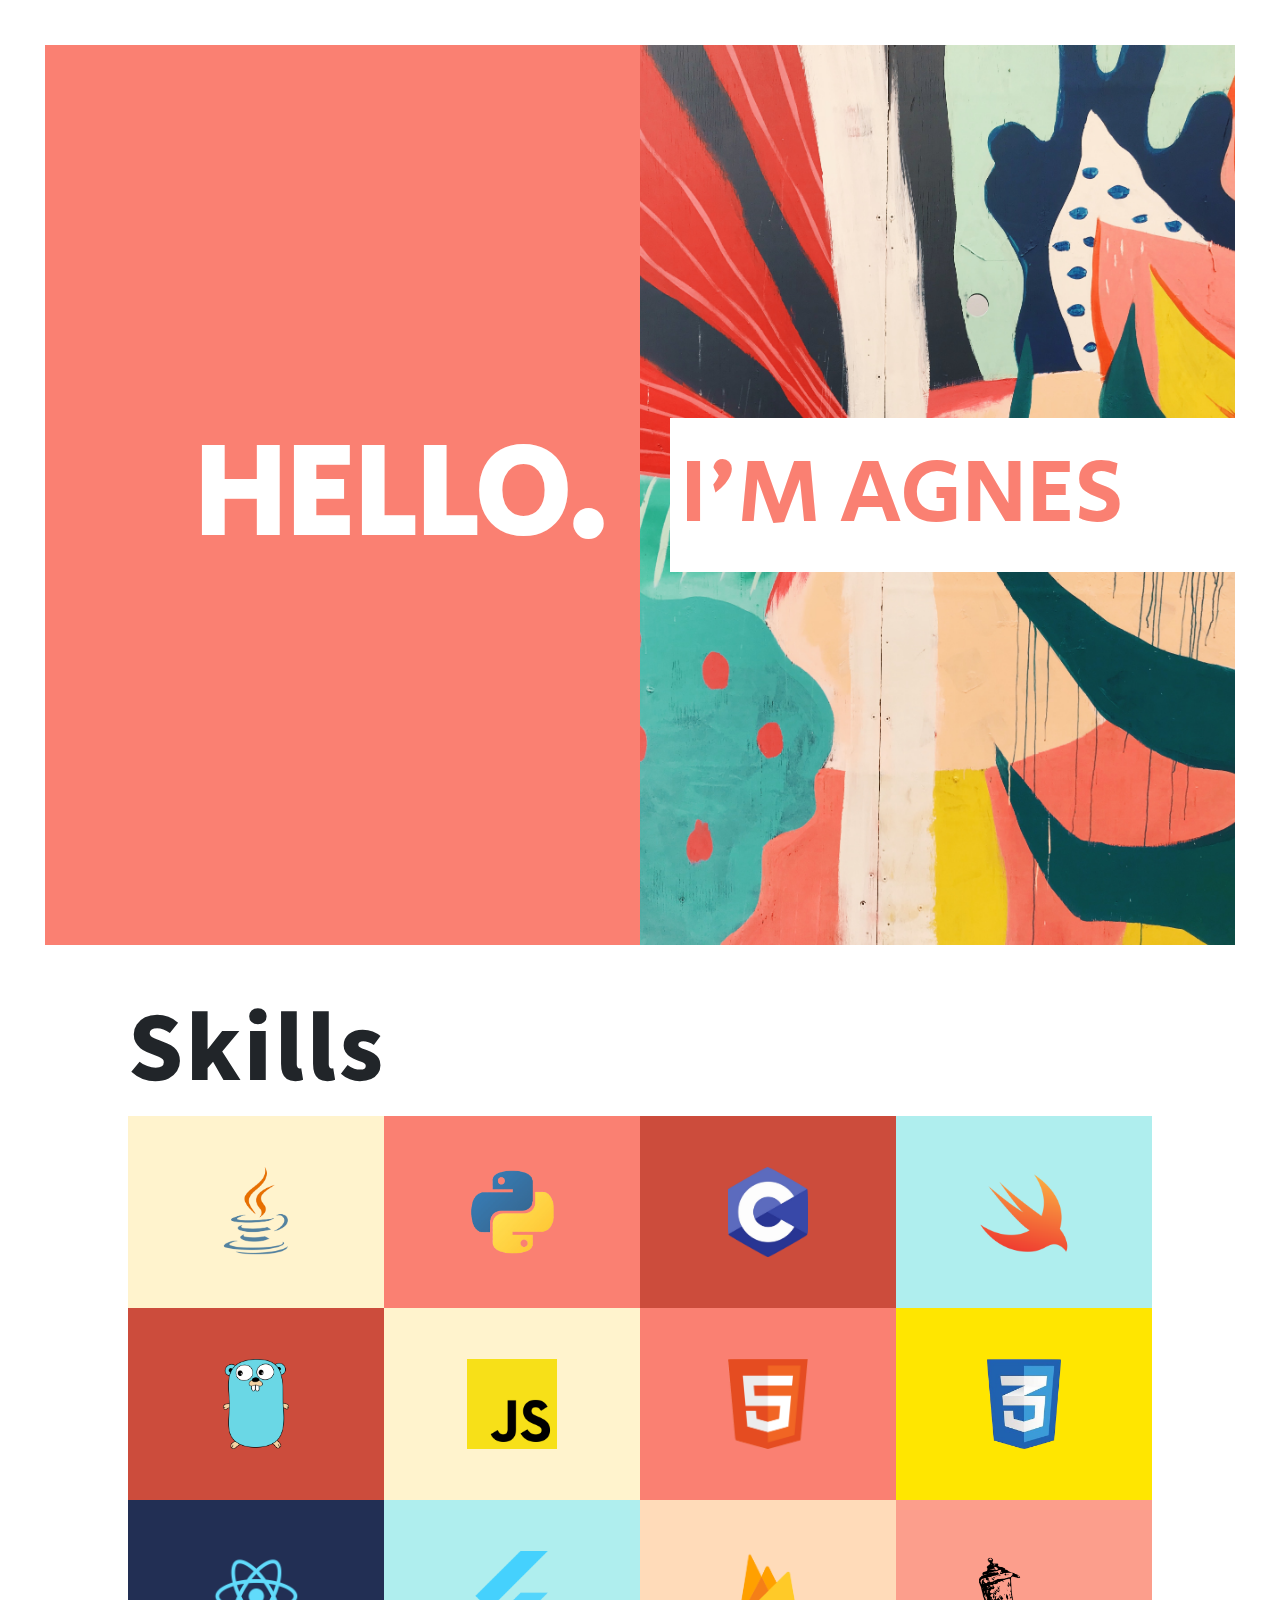
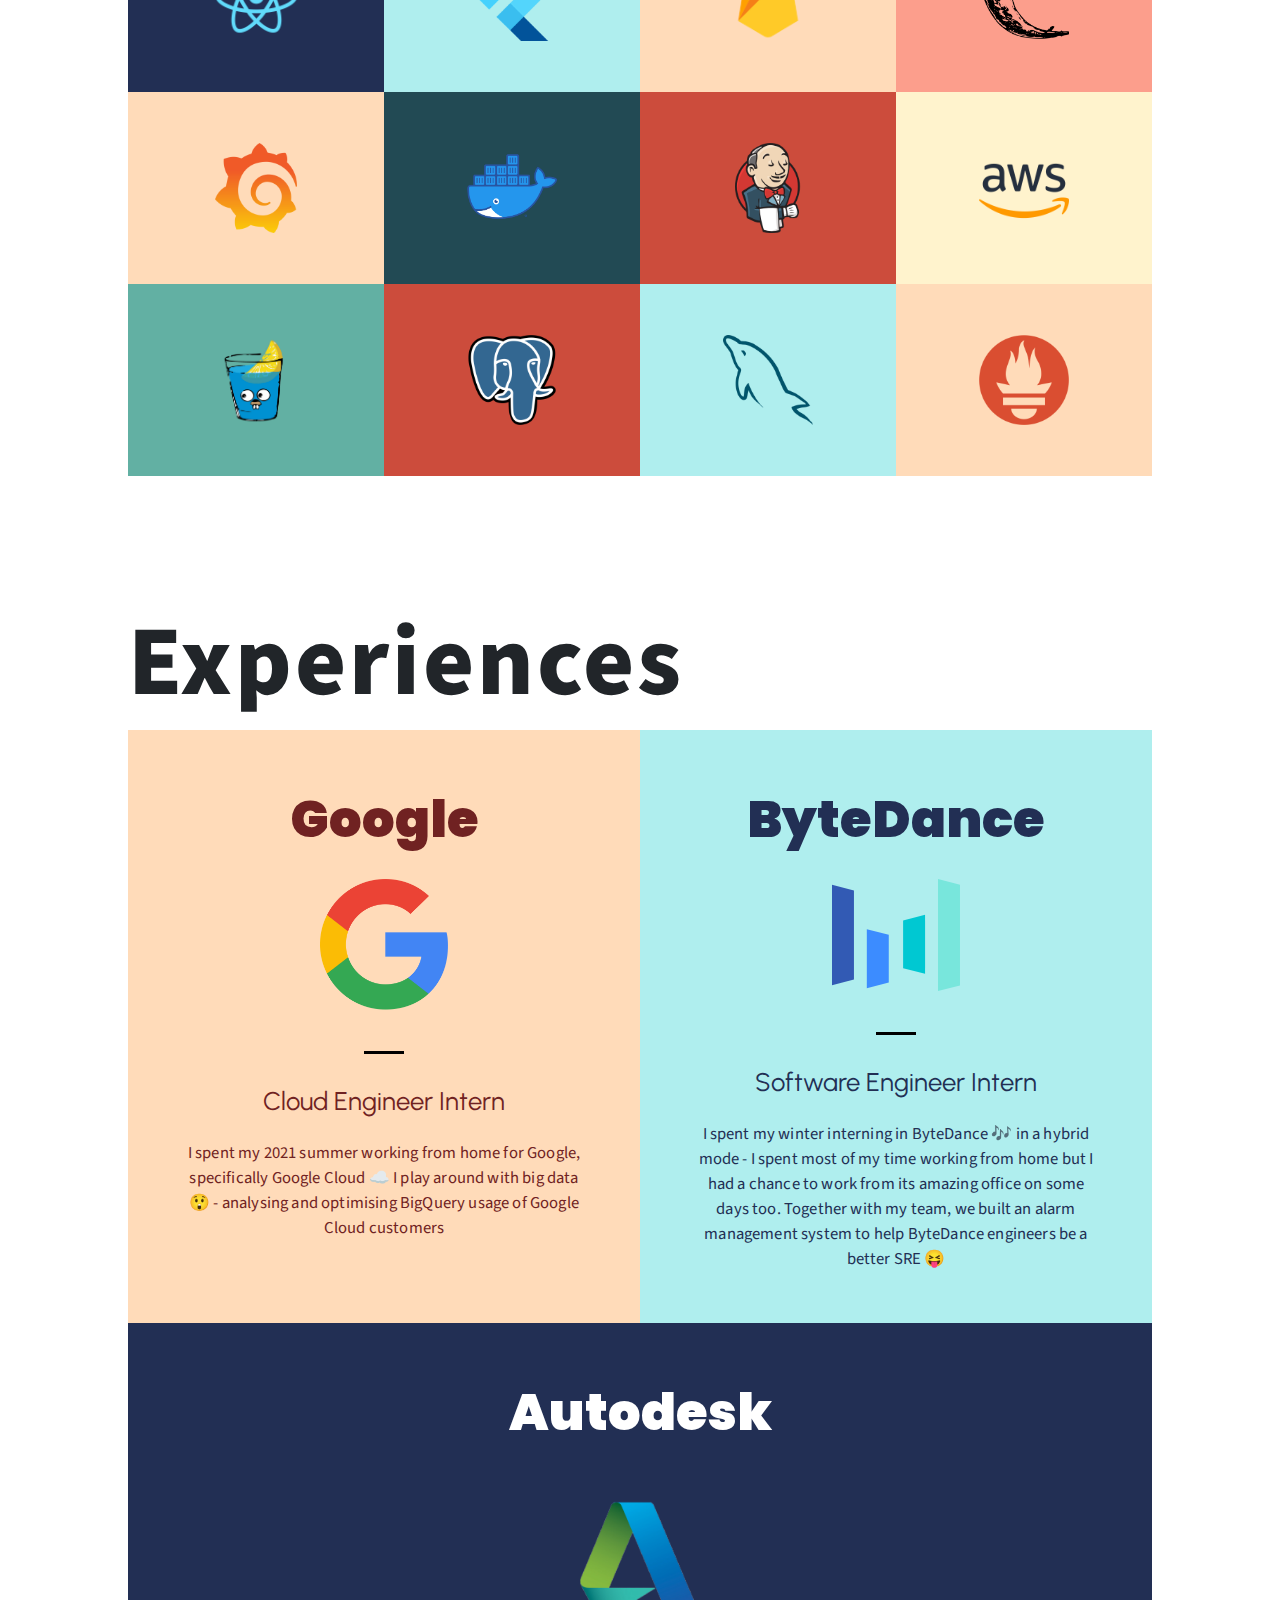
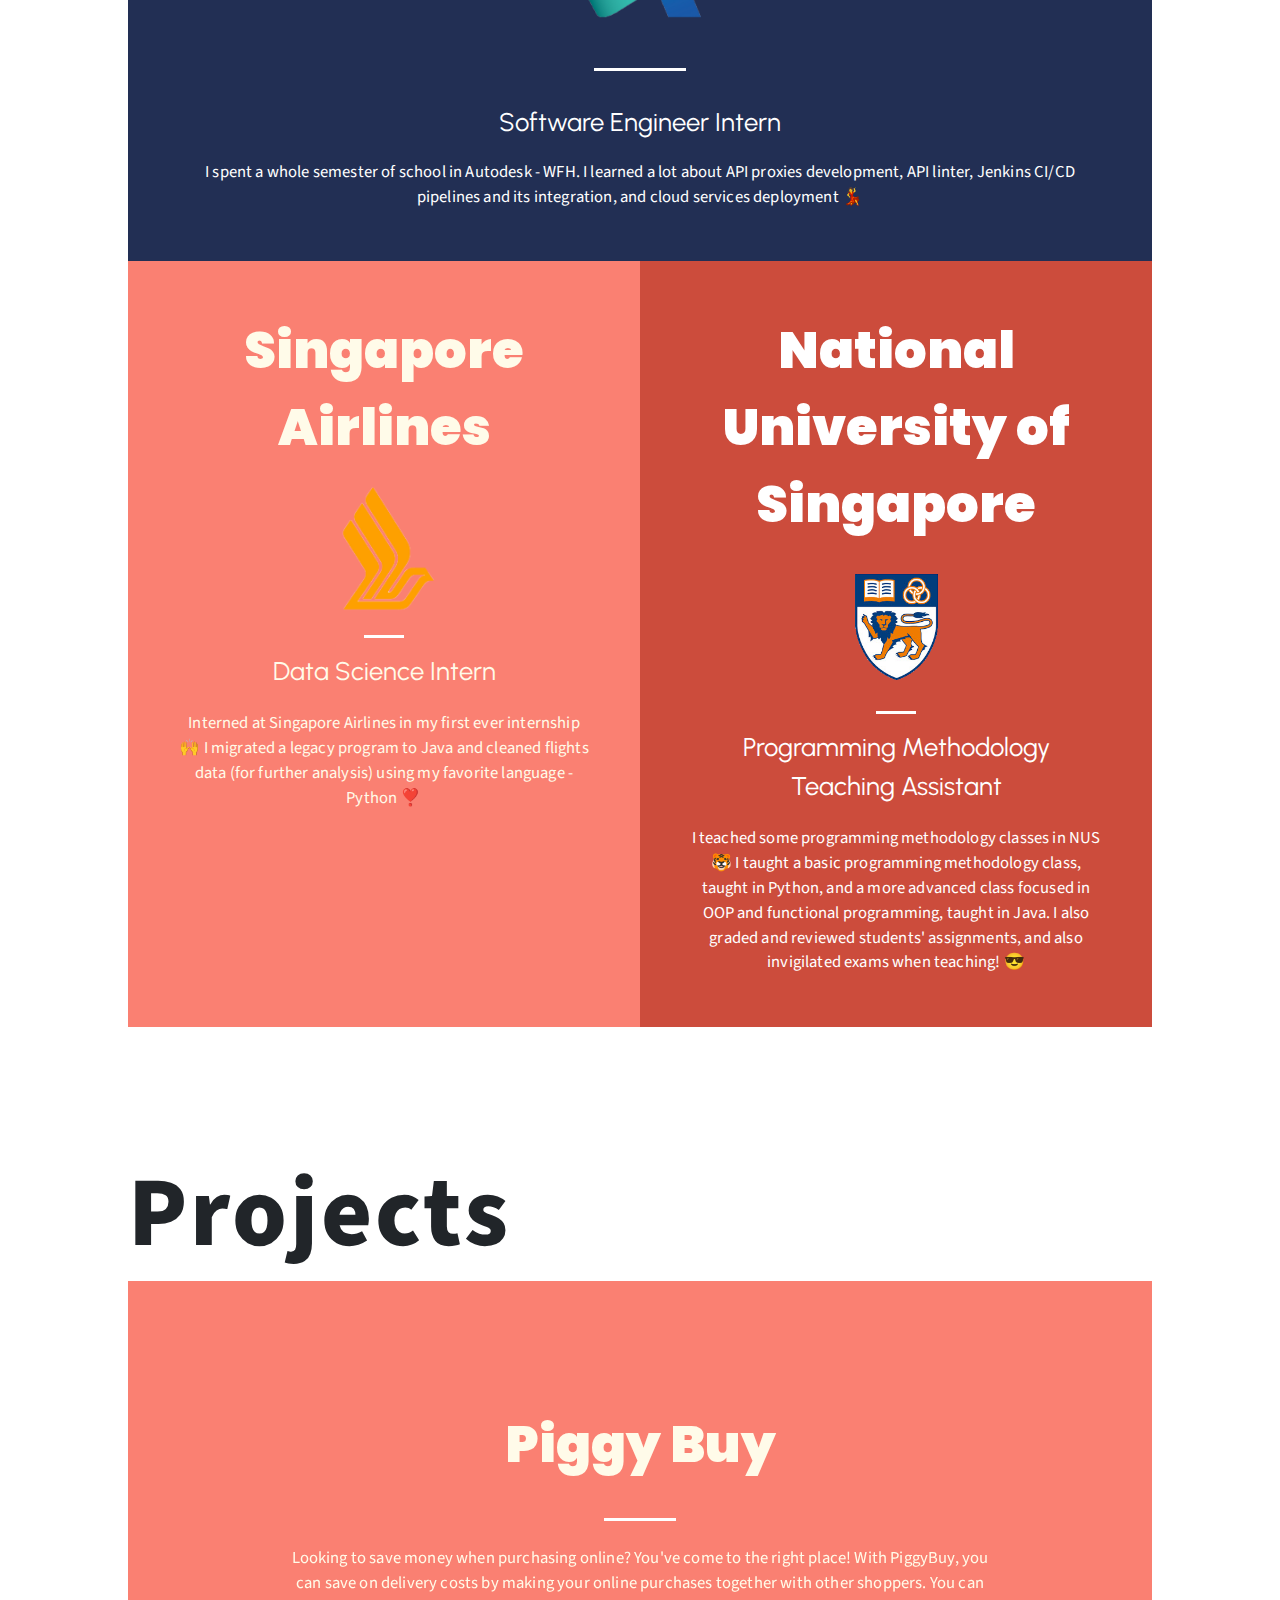
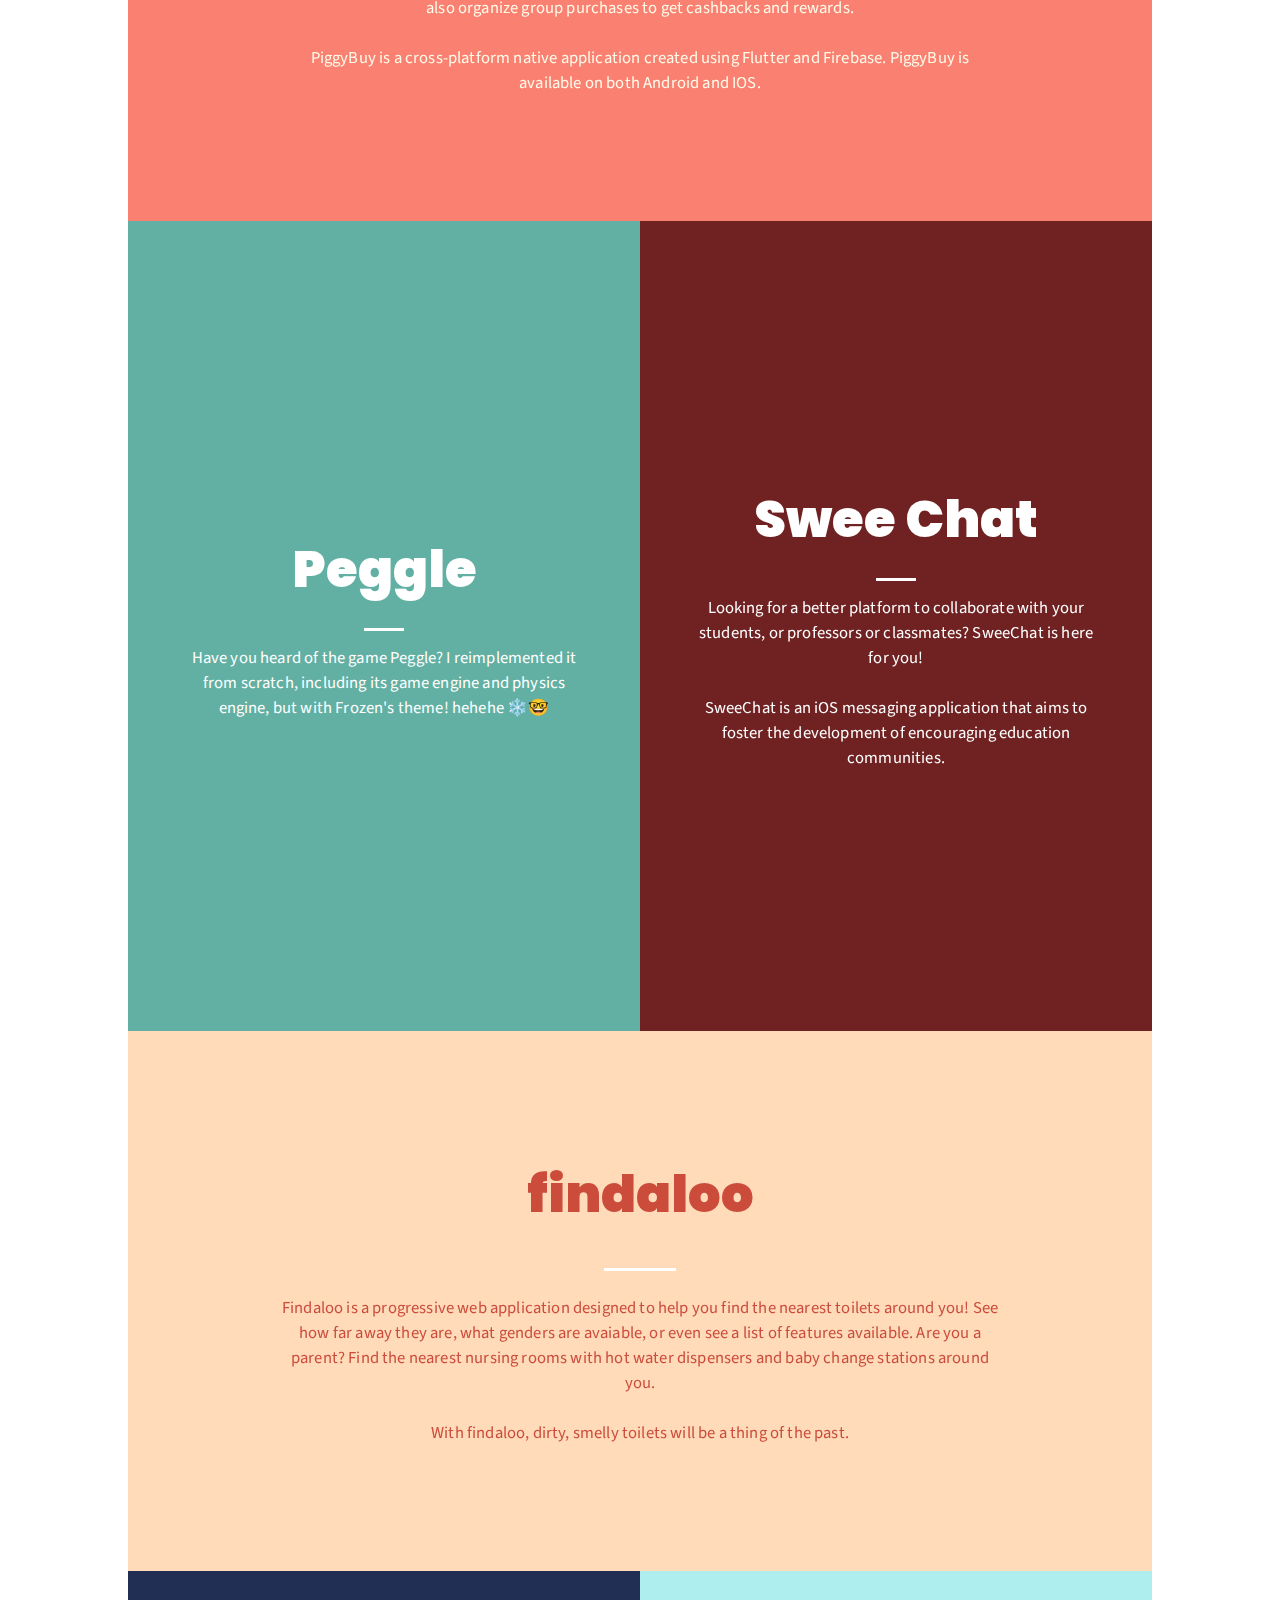
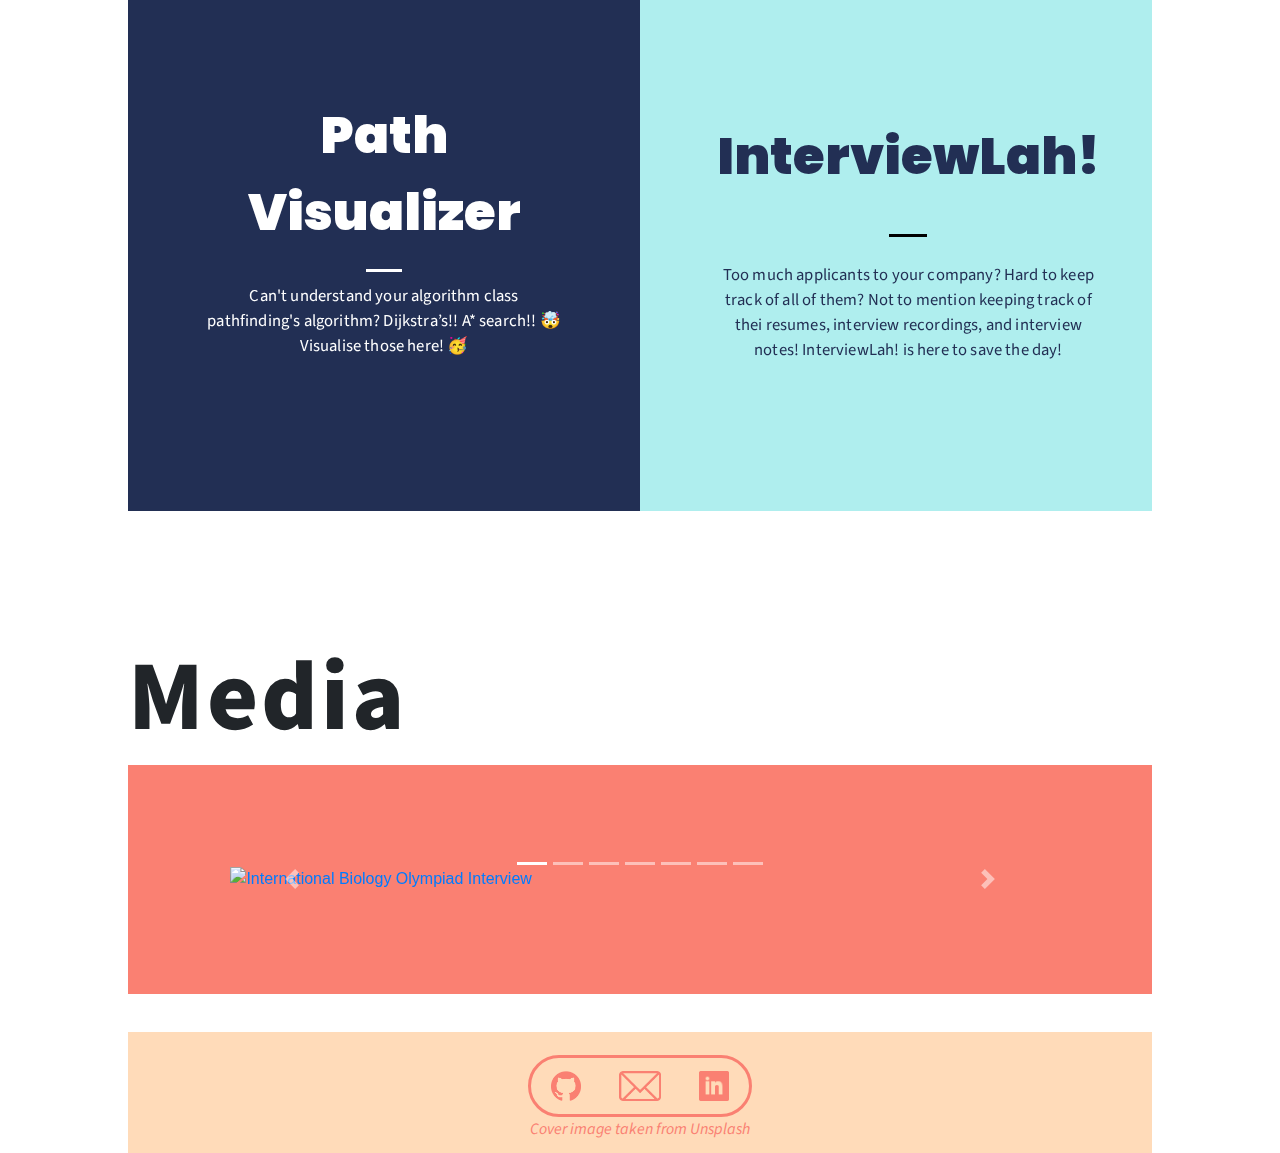
==== commit efe71f99: "feat: remove links in projects section" ====
--- a/index.html
+++ b/index.html
@@ -419,7 +419,9 @@
               cashbacks and rewards.<br><br>
               
               PiggyBuy is a cross-platform native application created using Flutter and Firebase. PiggyBuy is available on both
-              Android and IOS. You can check out <a href="https://piggybuy.app/" target="_blank">our website</a> for more information about PiggyBuy. Alternatively, you can also check out <a href="https://github.com/cs3216team8/groupbuyapp/" target="_blank">our source code</a>.
+              Android and IOS. 
+              
+              <!-- You can check out <a href="https://piggybuy.app/" target="_blank">our website</a> for more information about PiggyBuy. Alternatively, you can also check out <a href="https://github.com/cs3216team8/groupbuyapp/" target="_blank">our source code</a>. -->
               </div>
             </div>
           </div>
@@ -452,8 +454,8 @@
               <div class="projects-description">
                 Looking for a better platform to collaborate with your students, or professors or classmates? SweeChat is here for you!<br><br>
 
-                SweeChat is an iOS messaging application that aims to foster the development of encouraging education communities. Check out <a
-                  href="https://github.com/SWEe-chai/Sweechat" target="_blank">our source code</a>.
+                SweeChat is an iOS messaging application that aims to foster the development of encouraging education communities. 
+                <!-- Check out <a href="https://github.com/SWEe-chai/Sweechat" target="_blank">our source code</a>. !-->
               </div>
             </div>
           </div>
@@ -476,7 +478,8 @@
                 they are, what genders are avaiable, or even see a list of features available. Are you a parent? Find the nearest
                 nursing rooms with hot water dispensers and baby change stations around you.<br><br>
 
-                With findaloo, dirty, smelly toilets will be a thing of the past. Visit us at https://findaloo.netlify.app today!
+                With findaloo, dirty, smelly toilets will be a thing of the past. 
+                <!-- Visit us at https://findaloo.netlify.app today! -->
               </div>
             </div>
           </div>
@@ -495,8 +498,8 @@
               <div class="projects-title">Path Visualizer</div>
               <hr class="solid-white">
               <div class="projects-description">
-                Can't understand your algorithm class pathfinding's algorithm? Dijkstra’s!! A* search!! 🤯 Visualise those <a href="https://agnesnatasya.github.io/path-visualization/" target="_blank">here</a>! 🥳<br><br>
-        
+                Can't understand your algorithm class pathfinding's algorithm? Dijkstra’s!! A* search!! 🤯 Visualise those here! 🥳<br><br>
+        <!-- <a href="https://agnesnatasya.github.io/path-visualization/" target="_blank"> -->
               </div>
             </div>
           </div>
@@ -516,7 +519,8 @@
               <hr class="solid">
               <div class="projects-description">
                 Too much applicants to your company? Hard to keep track of all of them? Not to mention keeping track of thei resumes, interview recordings, and interview notes!
-                InterviewLah! is here to save the day, click <a href="https://github.com/AY1920S2-CS2103-W15-2/main" target="_blank">here</a> to exlore more!
+                InterviewLah! is here to save the day!
+                <!-- , click <a href="https://github.com/AY1920S2-CS2103-W15-2/main" target="_blank">here</a> to exlore more -->
       
               </div>
             </div>
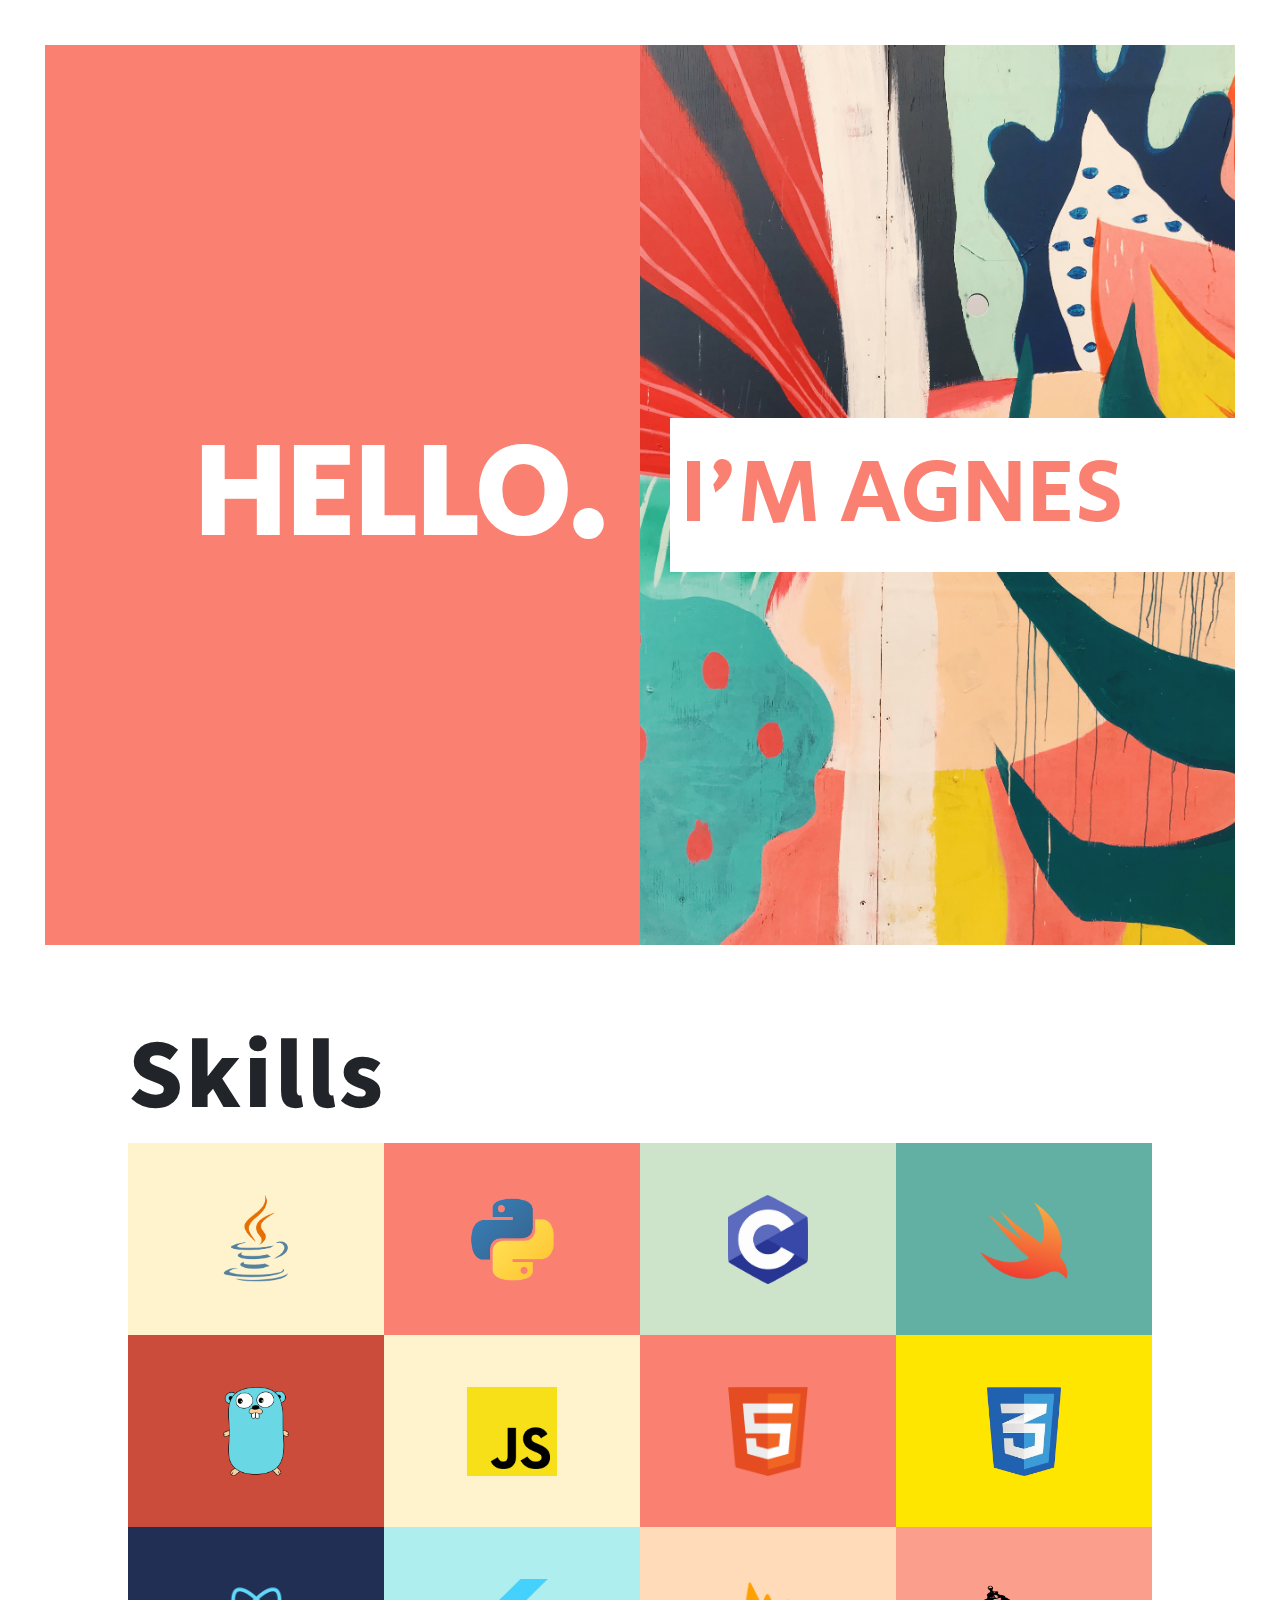
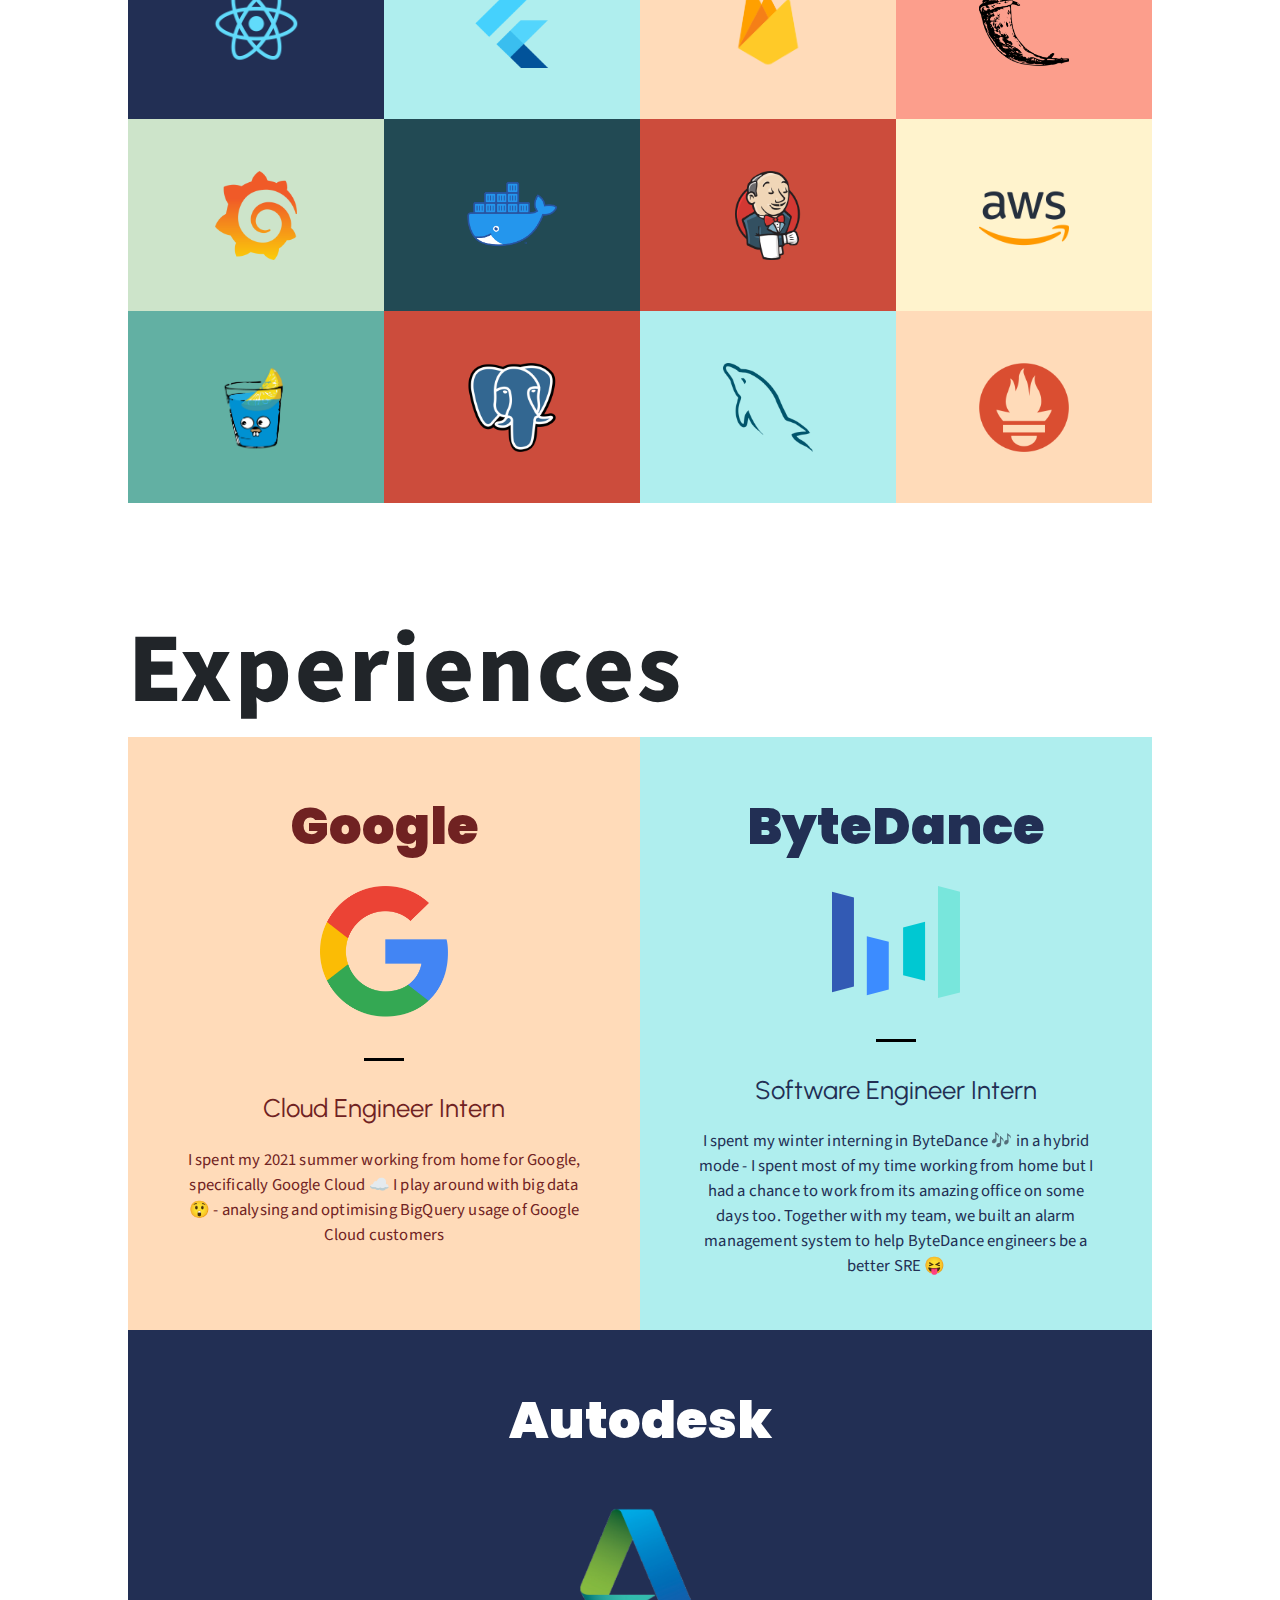
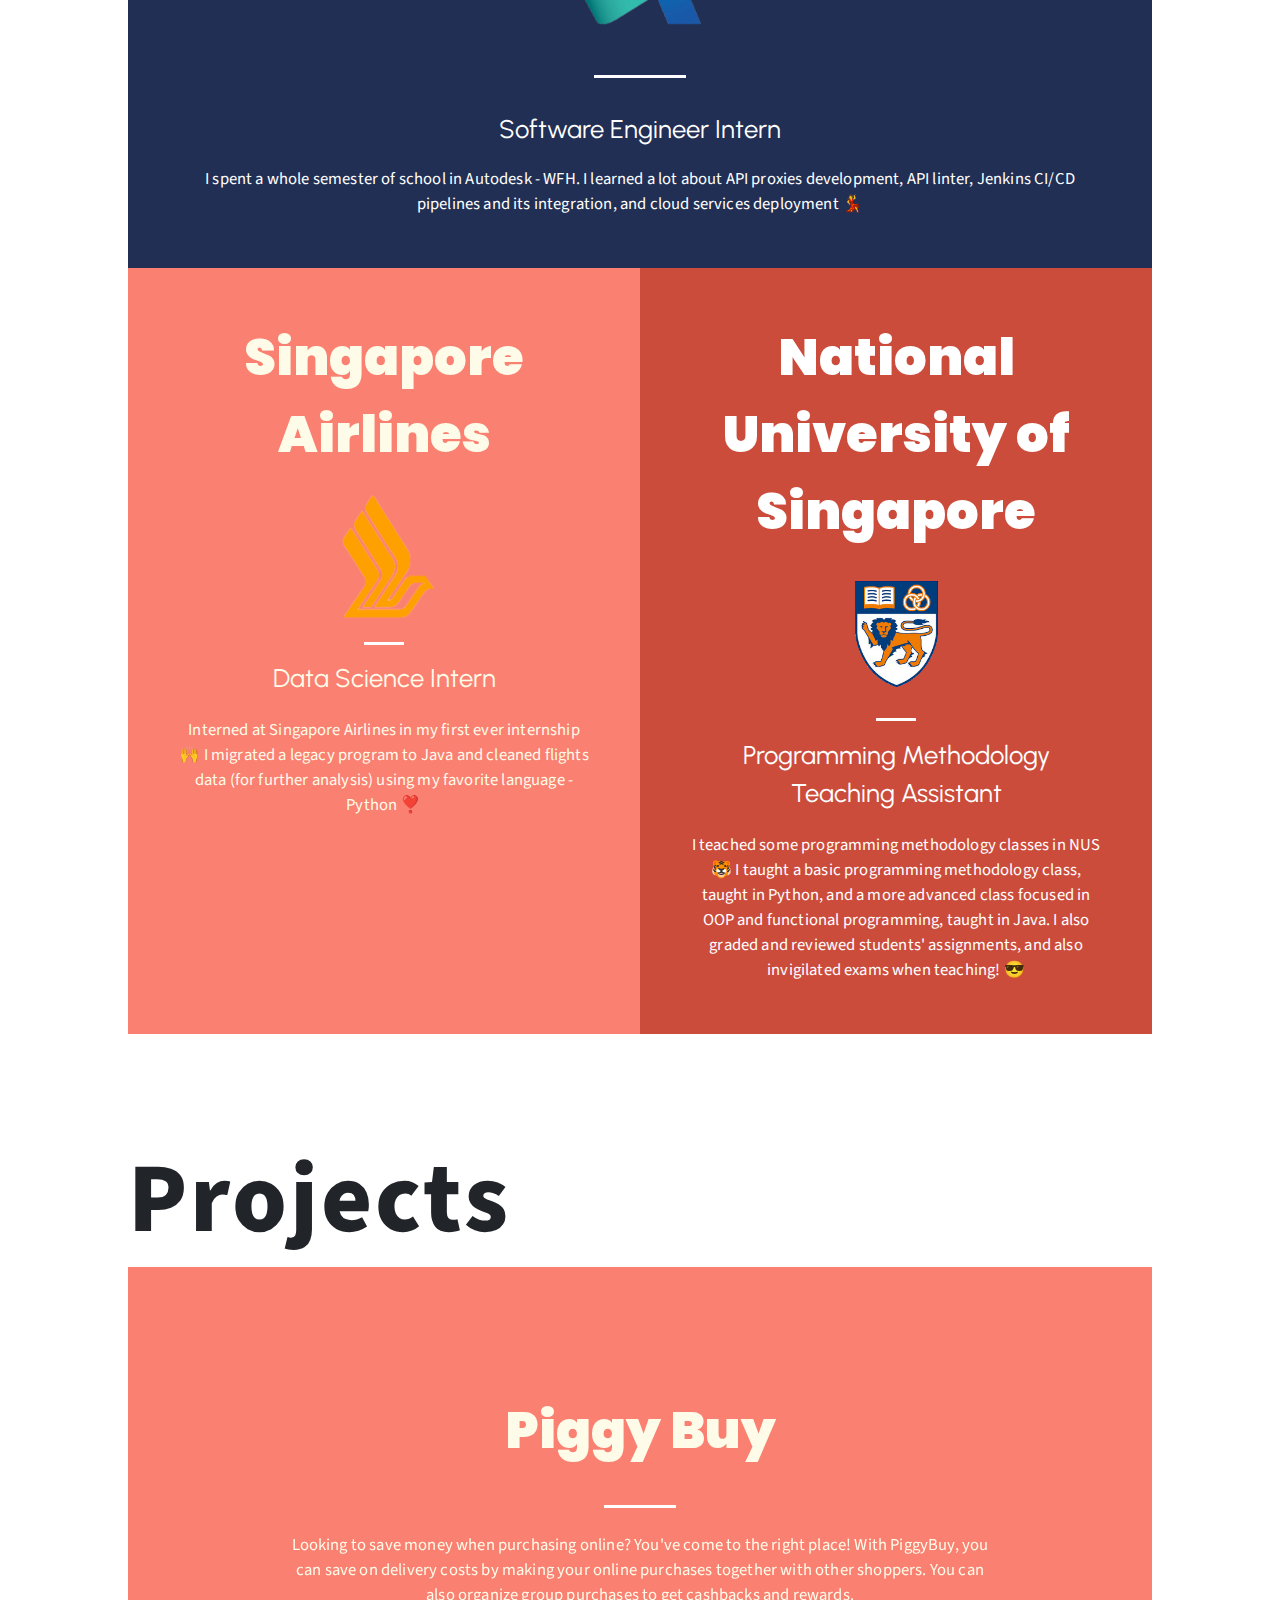
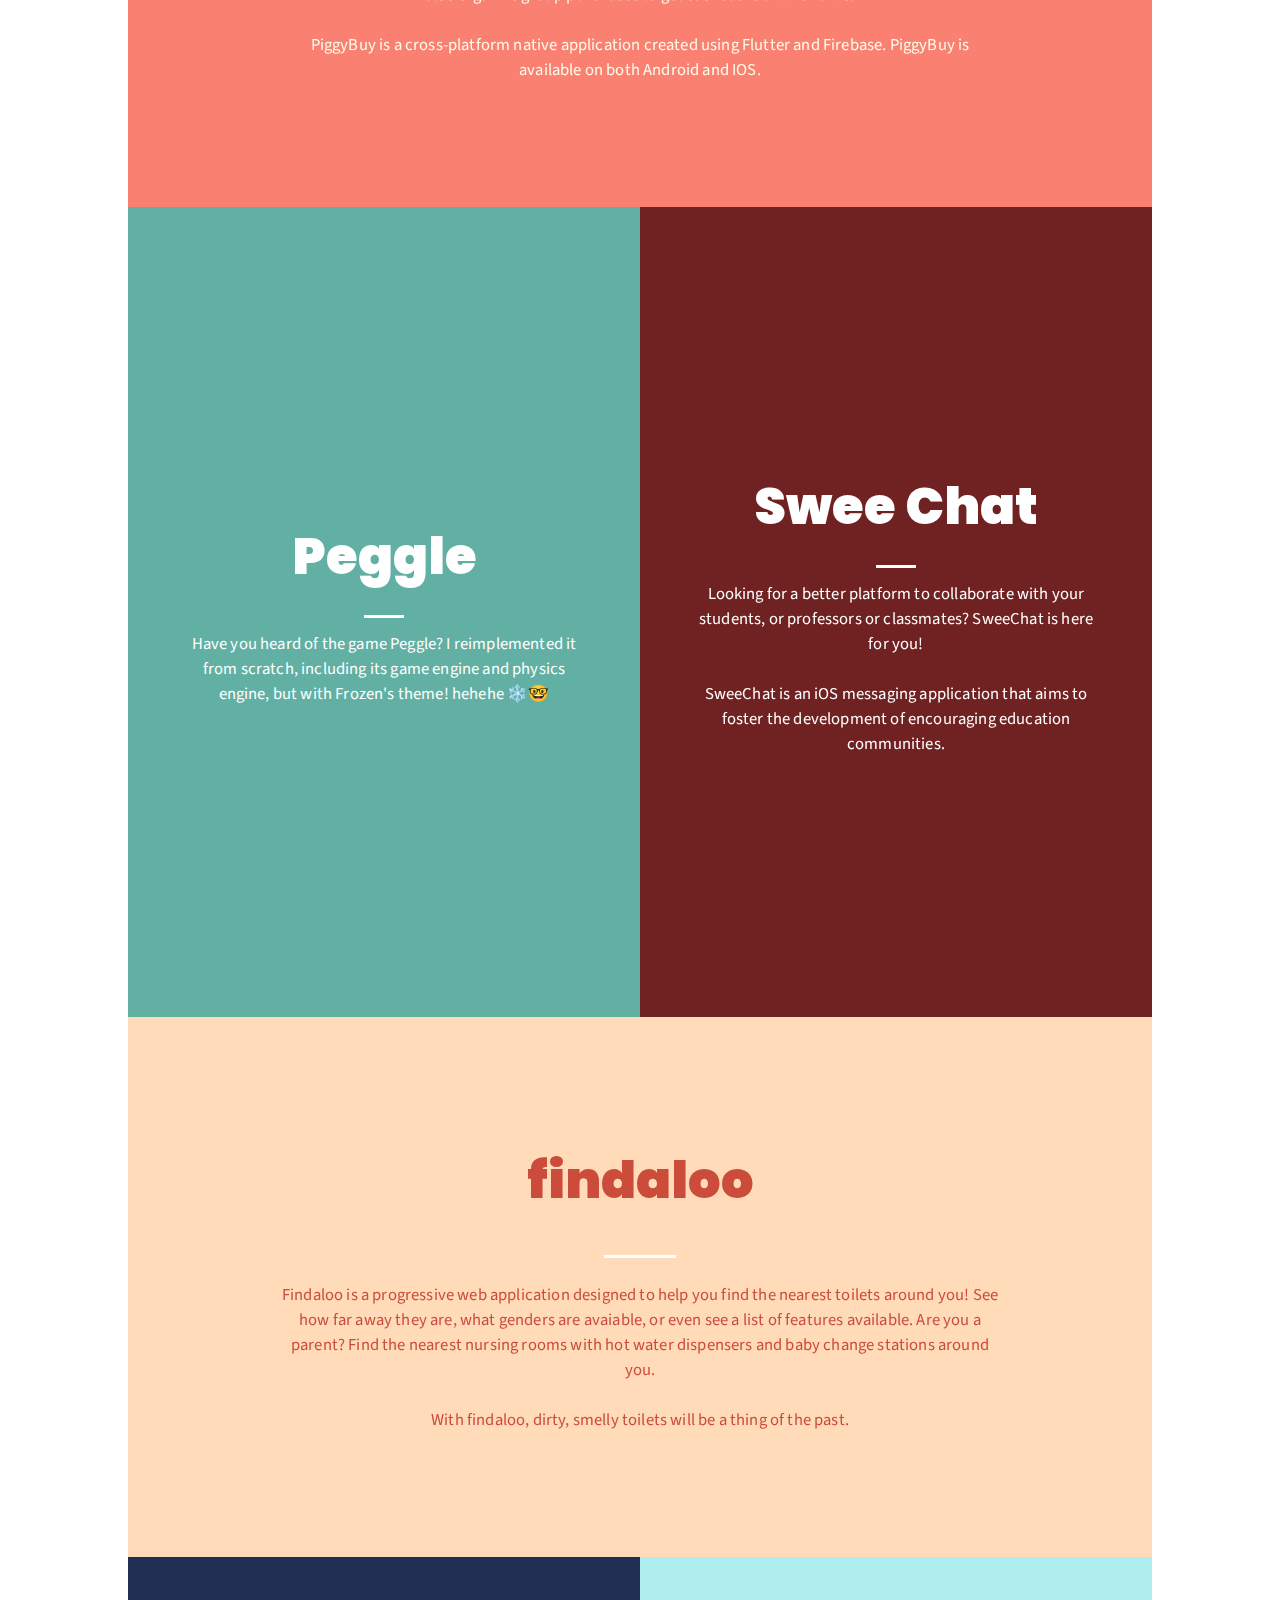
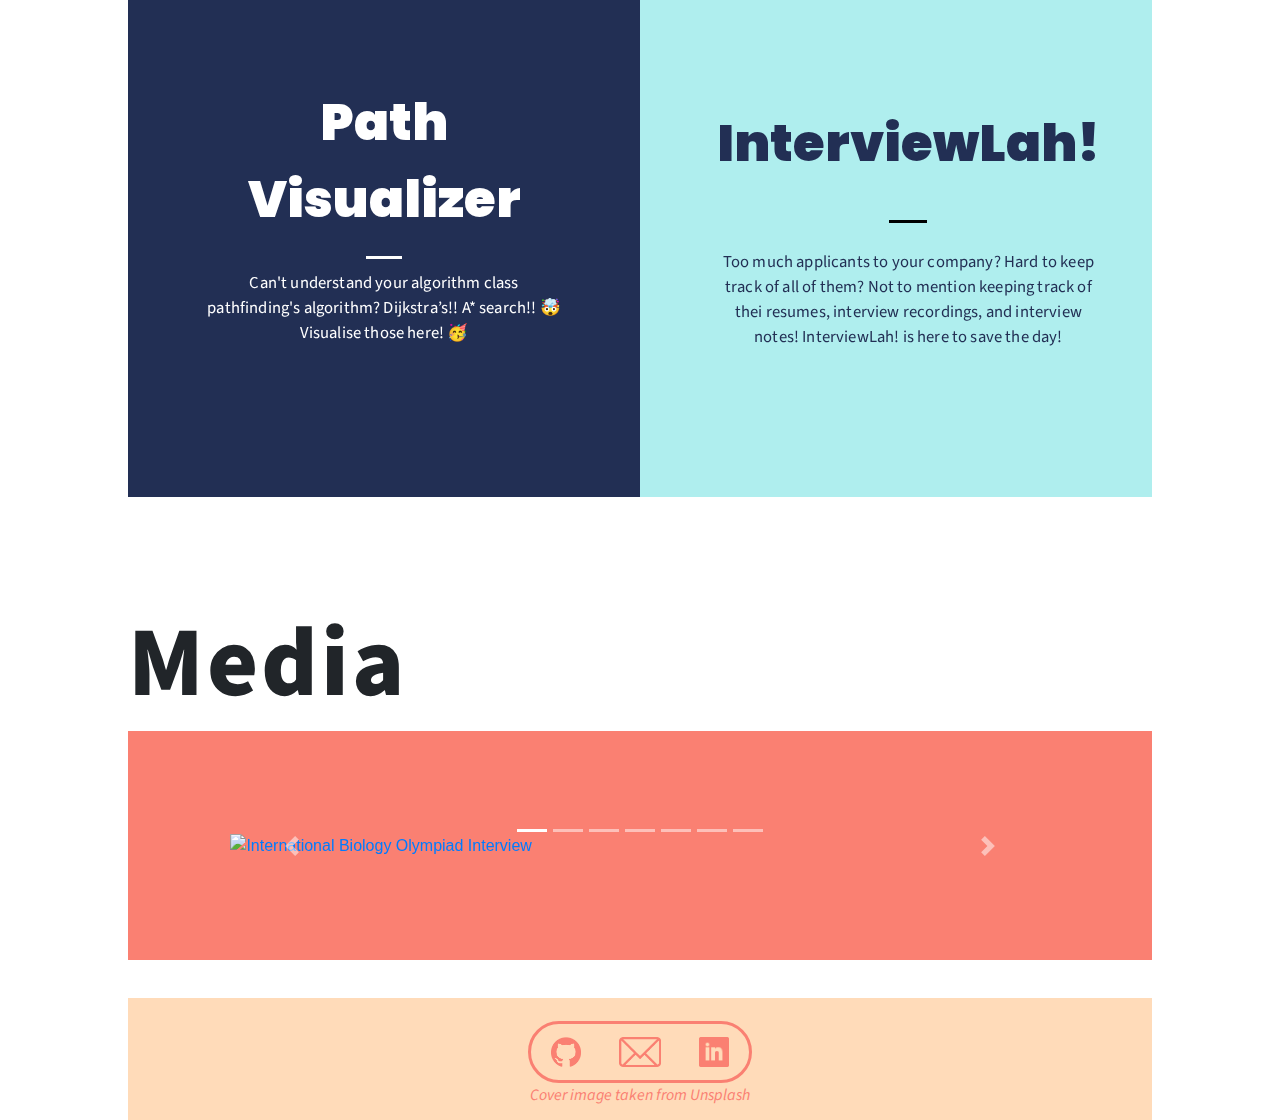
==== commit 7cb1b1a0: "fix: color scheme of the skills section" ====
--- a/index.html
+++ b/index.html
@@ -42,6 +42,7 @@
   <section id="about">
     <div class="section-content">
         <div class="skills">
+          <br><br>
           <h3>Skills</h3>
             <div class="skills-grid">
                 <div class="flip-card flip-card-skills">
@@ -113,7 +114,7 @@
                     </div>
                     <div class="flip-card-back" id="card-skills-5">
                       <div class="card-content">
-                        <p class="skill-title">C</p>
+                        <p class="skill-title">Go</p>
                       </div>
                     </div>
                   </div>
--- a/assets/css/custom.css
+++ b/assets/css/custom.css
@@ -12,7 +12,7 @@
   font-size: 7.7vw;
   letter-spacing: 0.03em;
   font-weight: 800;
-  padding-top: 5%;
+  padding-top: 3%;
 }
 
 .section-content {
@@ -163,12 +163,12 @@
   color: #542222;
 }
 
- #card-skills-11, #card-skills-13, #card-skills-20 {
+#card-skills-11, #card-skills-20 {
   background-color: rgb(255, 219, 185);
   color: salmon;
 }
 
-#card-skills-4, #card-skills-10, #card-skills-19 {
+#card-skills-8, #card-skills-10, #card-skills-19 {
   color: #222f54;
   background-color: paleturquoise;
 }
@@ -192,11 +192,17 @@
     color: white;
 }
 
-#card-skills-17 {
+#card-skills-3, #card-skills-13 {
+  background-color: rgb(205, 228, 202);
+  color: rgb(30, 77, 3)
+}
+
+#card-skills-4, #card-skills-17 {
   background-color: rgb(98, 176, 163);
-}
-
-#card-skills-3, #card-skills-5, #card-skills-15, #card-skills-18 {
+  color: white;
+}
+
+#card-skills-5, #card-skills-15, #card-skills-18 {
   background-color: rgb(204, 76, 60);
   color: white;
 }
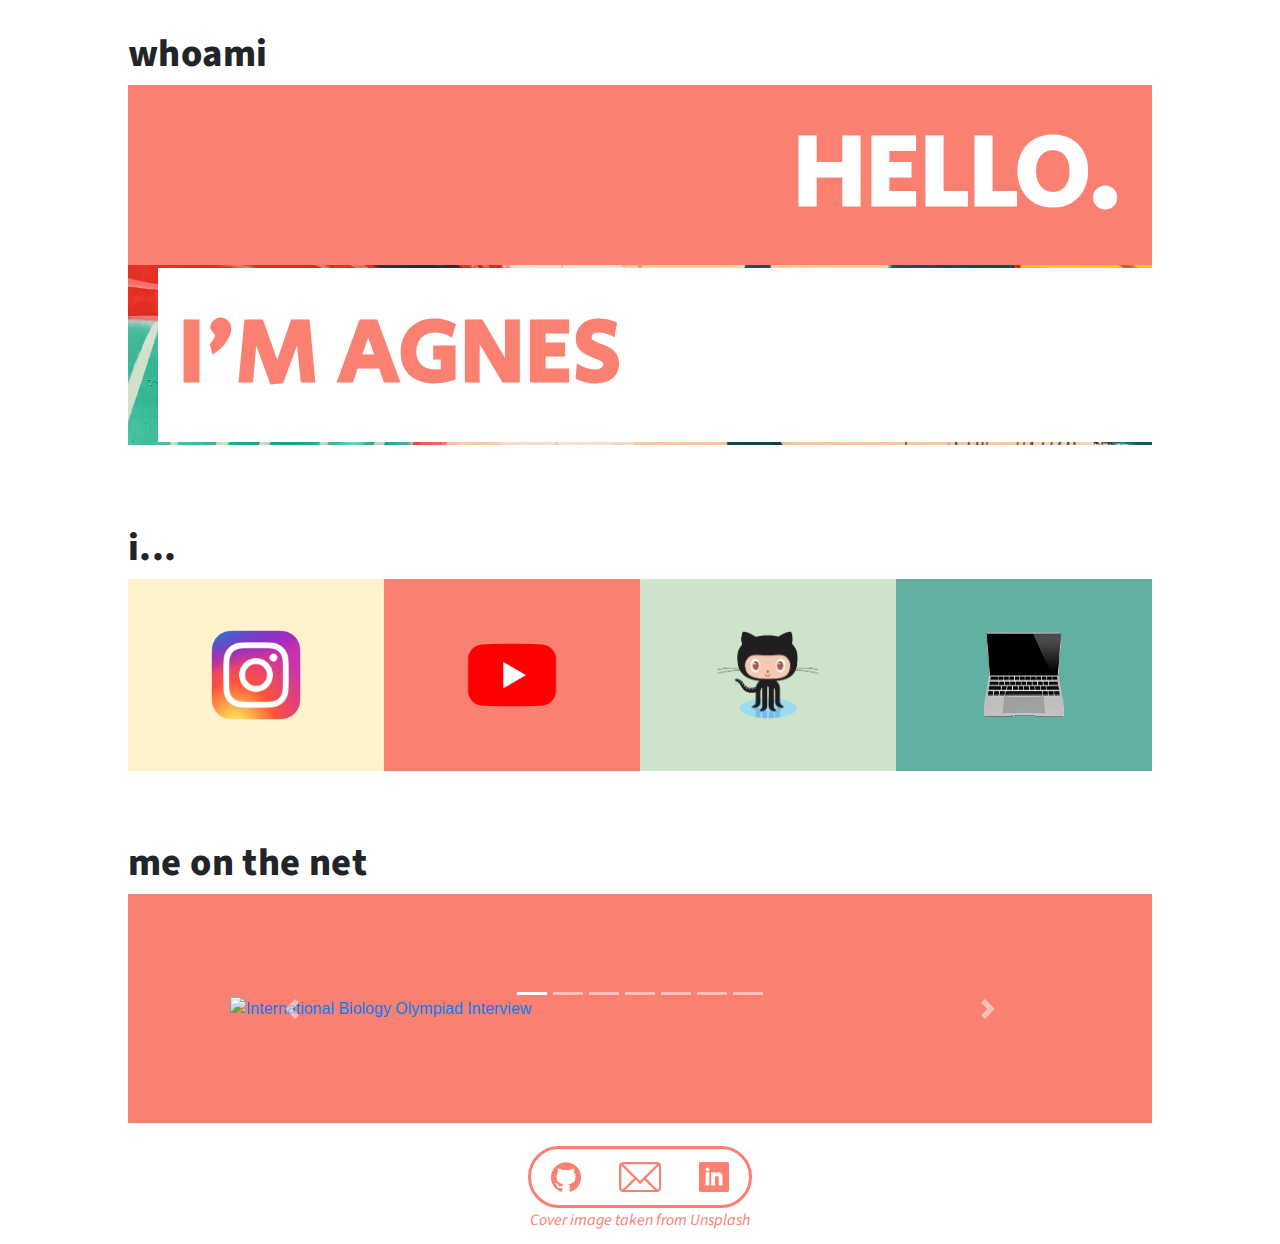
==== commit 8ed907cc: "website: v20 something" ====
--- a/index.html
+++ b/index.html
@@ -24,6 +24,7 @@
 
   <!--Home-->
   <section id="home">
+    <h3>whoami</h3>
     <div class="grid-container">
       <div class="grid-item-home-1">
         <div class="grid-content">
@@ -41,506 +42,82 @@
   <!--About-->
   <section id="about">
     <div class="section-content">
-        <div class="skills">
+        <div class="about">
           <br><br>
-          <h3>Skills</h3>
-            <div class="skills-grid">
-                <div class="flip-card flip-card-skills">
-                  <div class="flip-card-inner">
-                    <div class="flip-card-front" id="card-skills-1">
-                      <div class="card-content">
-                        <img class="skill-image" src="assets/img/skill-java.png" alt="Java">
-                      </div>
-                    </div>
-                    <div class="flip-card-back" id="card-skills-1">
-                      <div class="card-content">
-                        <p class="skill-title">Java</p>
-                      </div>
-                    </div>
-                  </div>
-                </div>
-
-                <div class="flip-card flip-card-skills">
-                  <div class="flip-card-inner">
-                    <div class="flip-card-front" id="card-skills-2">
-                      <div class="card-content">
-                        <img class="skill-image" src="assets/img/skill-python.png" alt="Python">
-                      </div>
-                    </div>
-                    <div class="flip-card-back" id="card-skills-2">
-                      <div class="card-content">
-                        <p class="skill-title">Python</p>
-                      </div>
-                    </div>
-                  </div>
-                </div>
-
-                <div class="flip-card flip-card-skills">
-                  <div class="flip-card-inner">
-                    <div class="flip-card-front" id="card-skills-3">
-                      <div class="card-content">
-                        <img class="skill-image" src="assets/img/skill-c.png" alt="C">
-                      </div>
-                    </div>
-                    <div class="flip-card-back" id="card-skills-3">
-                      <div class="card-content">
-                        <p class="skill-title">C</p>
-                      </div>
-                    </div>
-                  </div>
-                </div>
-
-                <div class="flip-card flip-card-skills">
-                  <div class="flip-card-inner">
-                    <div class="flip-card-front" id="card-skills-4">
-                      <div class="card-content">
-                        <img class="skill-image" src="assets/img/skill-swift.png" alt="Swift">
-                      </div>
-                    </div>
-                    <div class="flip-card-back" id="card-skills-4">
-                      <div class="card-content">
-                        <p class="skill-title">Swift</p>
-                      </div>
-                    </div>
-                  </div>
-                </div>
-
-                <div class="flip-card flip-card-skills">
-                  <div class="flip-card-inner">
-                    <div class="flip-card-front" id="card-skills-5">
-                      <div class="card-content">
-                        <img class="skill-image" src="assets/img/skill-go.png" alt="Go">
-                      </div>
-                    </div>
-                    <div class="flip-card-back" id="card-skills-5">
-                      <div class="card-content">
-                        <p class="skill-title">Go</p>
-                      </div>
-                    </div>
-                  </div>
-                </div>
-
-                <div class="flip-card flip-card-skills">
-                  <div class="flip-card-inner">
-                    <div class="flip-card-front" id="card-skills-6">
-                      <div class="card-content">
-                        <img class="skill-image" src="assets/img/skill-js.png" alt="JavaScript">
-                      </div>
-                    </div>
-                    <div class="flip-card-back" id="card-skills-6">
-                      <div class="card-content">
-                        <p class="skill-title">JavaScript</p>
-                      </div>
-                    </div>
-                  </div>
-                </div>
-
-                <div class="flip-card flip-card-skills">
-                  <div class="flip-card-inner">
-                    <div class="flip-card-front" id="card-skills-7">
-                      <div class="card-content">
-                        <img class="skill-image" src="assets/img/skill-html.png" alt="HTML">
-                      </div>
-                    </div>
-                    <div class="flip-card-back" id="card-skills-7">
-                      <div class="card-content">
-                        <p class="skill-title">HTML</p>
-                      </div>
-                    </div>
-                  </div>
-                </div>
-
-                <div class="flip-card flip-card-skills">
-                  <div class="flip-card-inner">
-                    <div class="flip-card-front" id="card-skills-8">
-                      <div class="card-content">
-                        <img class="skill-image" src="assets/img/skill-css.png" alt="CSS">
-                      </div>
-                    </div>
-                    <div class="flip-card-back" id="card-skills-8">
-                      <div class="card-content">
-                        <p class="skill-title">CSS</p>
-                      </div>
-                    </div>
-                  </div>
-                </div>
-
-                <div class="flip-card flip-card-skills">
-                  <div class="flip-card-inner">
-                    <div class="flip-card-front" id="card-skills-9">
-                      <div class="card-content">
-                        <img class="skill-image" src="assets/img/skill-react.png" alt="React">
-                      </div>
-                    </div>
-                    <div class="flip-card-back" id="card-skills-9">
-                      <div class="card-content">
-                        <p class="skill-title">React</p>
-                      </div>
-                    </div>
-                  </div>
-                </div>
-
-                <div class="flip-card flip-card-skills">
-                  <div class="flip-card-inner">
-                    <div class="flip-card-front" id="card-skills-10">
-                      <div class="card-content">
-                        <img class="skill-image" src="assets/img/skill-flutter.png" alt="Flutter">
-                      </div>
-                    </div>
-                    <div class="flip-card-back" id="card-skills-10">
-                      <div class="card-content">
-                        <p class="skill-title">Flutter</p>
-                      </div>
-                    </div>
-                  </div>
-                </div>
-
-                <div class="flip-card flip-card-skills">
-                  <div class="flip-card-inner">
-                    <div class="flip-card-front" id="card-skills-11">
-                      <div class="card-content">
-                        <img class="skill-image" src="assets/img/skill-firebase.png" alt="Firebase">
-                      </div>
-                    </div>
-                    <div class="flip-card-back" id="card-skills-11">
-                      <div class="card-content">
-                        <p class="skill-title">Firebase</p>
-                      </div>
-                    </div>
-                  </div>
-                </div>
-
-                <div class="flip-card flip-card-skills">
-                  <div class="flip-card-inner">
-                    <div class="flip-card-front" id="card-skills-12">
-                      <div class="card-content">
-                        <img class="skill-image" src="assets/img/skill-flask.png" alt="Flask">
-                      </div>
-                    </div>
-                    <div class="flip-card-back" id="card-skills-12">
-                      <div class="card-content">
-                        <p class="skill-title">Flask</p>
-                      </div>
-                    </div>
-                  </div>
-                </div>
-
-                <div class="flip-card flip-card-skills">
-                  <div class="flip-card-inner">
-                    <div class="flip-card-front" id="card-skills-13">
-                      <div class="card-content">
-                        <img class="skill-image" src="assets/img/skill-grafana.png" alt="Grafana">
-                      </div>
-                    </div>
-                    <div class="flip-card-back" id="card-skills-13">
-                      <div class="card-content">
-                        <p class="skill-title">Grafana</p>
-                      </div>
-                    </div>
-                  </div>
-                </div>
-
-                <div class="flip-card flip-card-skills">
-                  <div class="flip-card-inner">
-                    <div class="flip-card-front" id="card-skills-14">
-                      <div class="card-content">
-                        <img class="skill-image" src="assets/img/skill-docker.png" alt="Docker">
-                      </div>
-                    </div>
-                    <div class="flip-card-back" id="card-skills-14">
-                      <div class="card-content">
-                        <p class="skill-title">Docker</p>
-                      </div>
-                    </div>
-                  </div>
-                </div>
-
-                <div class="flip-card flip-card-skills">
-                  <div class="flip-card-inner">
-                    <div class="flip-card-front" id="card-skills-15">
-                      <div class="card-content">
-                        <img class="skill-image" src="assets/img/skill-jenkins.png" alt="Jenkins">
-                      </div>
-                    </div>
-                    <div class="flip-card-back" id="card-skills-15">
-                      <div class="card-content">
-                        <p class="skill-title">Jenkins</p>
-                      </div>
-                    </div>
-                  </div>
-                </div>
-
-              <div class="flip-card flip-card-skills">
-                <div class="flip-card-inner">
-                  <div class="flip-card-front" id="card-skills-16">
-                    <div class="card-content">
-                      <img class="skill-image" src="assets/img/skill-aws.png" alt="AWS">
-                    </div>
-                  </div>
-                  <div class="flip-card-back" id="card-skills-16">
-                    <div class="card-content">
-                      <p class="skill-title">AWS</p>
-                    </div>
-                  </div>
-                </div>
-              </div>
-
-              <div class="flip-card flip-card-skills">
-                <div class="flip-card-inner">
-                  <div class="flip-card-front" id="card-skills-17">
-                    <div class="card-content">
-                      <img class="skill-image" src="assets/img/skill-gin.png" alt="Gin">
-                    </div>
-                  </div>
-                  <div class="flip-card-back" id="card-skills-17">
-                    <div class="card-content">
-                      <p class="skill-title">Gin</p>
-                    </div>
-                  </div>
-                </div>
-              </div>
-
-              <div class="flip-card flip-card-skills">
-                <div class="flip-card-inner">
-                  <div class="flip-card-front" id="card-skills-18">
-                    <div class="card-content">
-                      <img class="skill-image" src="assets/img/skill-postgres.png" alt="Postgres">
-                    </div>
-                  </div>
-                  <div class="flip-card-back" id="card-skills-18">
-                    <div class="card-content">
-                      <p class="skill-title">Postgres</p>
-                    </div>
-                  </div>
-                </div>
-              </div>
-
-              <div class="flip-card flip-card-skills">
-                <div class="flip-card-inner">
-                  <div class="flip-card-front" id="card-skills-19">
-                    <div class="card-content">
-                      <img class="skill-image" src="assets/img/skill-mysql.png" alt="MySQL">
-                    </div>
-                  </div>
-                  <div class="flip-card-back" id="card-skills-19">
-                    <div class="card-content">
-                      <p class="skill-title">MySQL</p>
-                    </div>
-                  </div>
-                </div>
-              </div>
-
-              <div class="flip-card flip-card-skills">
-                <div class="flip-card-inner">
-                  <div class="flip-card-front" id="card-skills-20">
-                    <div class="card-content">
-                      <img class="skill-image" src="assets/img/skill-prometheus.png" alt="Prometheus">
-                    </div>
-                  </div>
-                  <div class="flip-card-back" id="card-skills-20">
-                    <div class="card-content">
-                      <p class="skill-title">Prometheus</p>
-                    </div>
-                  </div>
-                </div>
-              </div>
-
+          <br><br>
+          <h3>i...</h3>
+            <div class="about-grid">
+                <div class="flip-card flip-card-about">
+                  <div class="flip-card-inner">
+                    <div class="flip-card-front" id="card-about-1">
+                      <div class="card-content">
+                        <img class="skill-image" src="assets/img/Instagram.png" alt="ig">
+                      </div>
+                    </div>
+                    <div class="flip-card-back" id="card-about-1">
+                      <div class="card-content">
+                          <p class="skill-title"><a href="https://www.instagram.com/frostea.frames/" class="custom-link" target="_blank">snap photos</a></p>
+                      </div>
+                    </div>
+                  </div>
+                </div>
+
+                <div class="flip-card flip-card-about">
+                  <div class="flip-card-inner">
+                    <div class="flip-card-front" id="card-about-2">
+                      <div class="card-content">
+                        <img class="skill-image" src="assets/img/youtube.webp" alt="youtube">
+                      </div>
+                    </div>
+                    <div class="flip-card-back" id="card-about-2">
+                      <div class="card-content">
+                        <p class="skill-title"><a href="https://www.youtube.com/@agnes.natasya" target="_blank" class="custom-link">make videos</a></p>
+                      </div>
+                    </div>
+                  </div>
+                </div>
+
+                <div class="flip-card flip-card-about">
+                  <div class="flip-card-inner">
+                    <div class="flip-card-front" id="card-about-3">
+                      <div class="card-content">
+                        <img class="skill-image" src="assets/img/octocat.png" alt="github">
+                      </div>
+                    </div>
+                    <div class="flip-card-back" id="card-about-3">
+                      <div class="card-content">
+                        <p class="skill-title"><a href="https://github.com/agnesnatasya" class="custom-link" target="_blank">write code</a></p>
+                      </div>
+                    </div>
+                  </div>
+                </div>
+
+                <div class="flip-card flip-card-about">
+                  <div class="flip-card-inner">
+                    <div class="flip-card-front" id="card-about-4">
+                      <div class="card-content">
+                        <img class="skill-image" src="assets/img/work.png" alt="Swift">
+                      </div>
+                    </div>
+                    <div class="flip-card-back" id="card-about-4">
+                      <div class="card-content">
+                        <p class="skill-title">
+                          <a href="https://www.youtube.com/watch?v=uGzvbdCVaVg" target="_blank" class="custom-link">
+                            workkk
+                          </a></p>
+                      </div>
+                    </div>
+                  </div>
+                </div>
             </div>
         </div>
       </div>
   </section>
-
-  <!--Experiences-->
-  <section id="experiences">
-    <div class="section-content">
-      <h3>Experiences</h3>
-      <div class="experiences-grid">
-        <div class="experiences-grid-card" id="card-experiences-1">
-          <div class="card-experiences-content">
-            <div class="experiences-company"><b>Google</b></div>
-            <img class="experiences-image" src="assets/img/google.png">
-            <hr class="solid">
-            <div class="experiences-role">Cloud Engineer Intern</div>
-            <div class="experiences-description">I spent my 2021 summer working from home for Google, specifically Google Cloud ☁️ I play around with big data 😲 - analysing and optimising BigQuery usage of Google Cloud customers</div>
-          </div>
-        </div>
-        <div class="experiences-grid-card" id="card-experiences-2">
-          <div class="card-experiences-content">
-            <div class="experiences-company"><b>ByteDance</b></div>
-            <img class="experiences-image" src="assets/img/bytedance.svg">
-            <hr class="solid">
-            <div class="experiences-role">Software Engineer Intern</div>
-            <div class="experiences-description">I spent my winter interning in ByteDance 🎶 in a hybrid mode - I spent most of my time working from home but I had a chance to work from its amazing office on some days too. Together with my team, we built an alarm management system to help ByteDance engineers be a better SRE 😝</div>
-          </div>
-        </div>
-        <div class="experiences-grid-card" id="card-experiences-3">
-          <div class="card-experiences-content">
-            <div class="experiences-company"><b>Autodesk</b></div>
-            <img class="experiences-image" src="assets/img/autodesk.jpg">
-            <hr class="solid-white">
-            <div class="experiences-role experiences-role-span-2">Software Engineer Intern</div>
-            <div class="experiences-description">I spent a whole semester of school in Autodesk - WFH. I learned a lot about API proxies development, API linter, Jenkins CI/CD pipelines and its integration, and cloud services deployment 💃</div>
-          </div>
-        </div>
-        <div class="experiences-grid-card" id="card-experiences-4">
-          <div class="card-experiences-content">
-            <div class="experiences-company"><b>Singapore Airlines</b></div>
-            <img class="experiences-image" src="assets/img/sia.png">
-            <hr class="solid-white">
-            <div class="experiences-role">Data Science Intern</div>
-            <div class="experiences-description">Interned at Singapore Airlines in my first ever internship 🙌 I migrated a legacy program to Java and cleaned flights data (for further analysis) using my favorite language - Python ❣️</div>
-          </div>
-        </div>
-        <div class="experiences-grid-card" id="card-experiences-5">
-          <div class="card-experiences-content">
-            <div class="experiences-company"><b>National University of Singapore</b></div>
-            <img class="experiences-image" src="assets/img/nus.png">
-            <hr class="solid-white">
-            <div class="experiences-role">Programming Methodology Teaching Assistant</div>
-            <div class="experiences-description">I teached some programming methodology classes in NUS 🐯 I taught a basic programming methodology class, taught in Python, and a more advanced class focused in OOP and functional programming, taught in Java. I also graded and reviewed students' assignments, and also invigilated exams when teaching! 😎</div>
-          </div>
-        </div>
-      </div>
-    </div>
-  </section>
-
-  <section id="projects">
-    <div class="section-content">
-      <h3>Projects</h3>
-      <div class="projects-grid">
-      <div class="flip-card flip-card-projects" id="card-projects-1">
-        <div class="flip-card-inner">
-          <div class="flip-card-front">
-            <div class="card-content">
-              <div class="projects-title">Piggy Buy</div>
-              <hr class="solid-white">
-              <div class="projects-description">
-              Looking to save money when purchasing online? You've come to the right place! With PiggyBuy, you can save on delivery
-              costs by making your online purchases together with other shoppers. You can also organize group purchases to get
-              cashbacks and rewards.<br><br>
-              
-              PiggyBuy is a cross-platform native application created using Flutter and Firebase. PiggyBuy is available on both
-              Android and IOS. 
-              
-              <!-- You can check out <a href="https://piggybuy.app/" target="_blank">our website</a> for more information about PiggyBuy. Alternatively, you can also check out <a href="https://github.com/cs3216team8/groupbuyapp/" target="_blank">our source code</a>. -->
-              </div>
-            </div>
-          </div>
-          <div class="flip-card-back">
-            <div class="card-content">
-              <img class="projects-image"  id="projects-image-piggybuy" src="assets/img/project-piggybuy.png">
-            </div>
-          </div>
-        </div>
-      </div> 
-
-      <div id="card-projects-2">
-        <div class="grid-content">
-        <div class="card-content">
-          <div class="projects-title">Peggle</div>
-          <hr class="solid-white">
-          <div class="projects-description">
-            Have you heard of the game Peggle? I reimplemented it from scratch, including its game engine and physics engine, but with Frozen's theme! hehehe ❄️🤓
-          </div>
-        </div>
-        </div>
-      </div>
-
-      <div class="flip-card flip-card-projects" id="card-projects-3">
-        <div class="flip-card-inner">
-          <div class="flip-card-front">
-            <div class="card-content">
-              <div class="projects-title">Swee Chat</div>
-              <hr class="solid-white">
-              <div class="projects-description">
-                Looking for a better platform to collaborate with your students, or professors or classmates? SweeChat is here for you!<br><br>
-
-                SweeChat is an iOS messaging application that aims to foster the development of encouraging education communities. 
-                <!-- Check out <a href="https://github.com/SWEe-chai/Sweechat" target="_blank">our source code</a>. !-->
-              </div>
-            </div>
-          </div>
-          <div class="flip-card-back">
-            <div class="card-content">
-              <img class="projects-image" id="projects-image-sweechat" src="assets/img/projects-sweechat.png">
-            </div>
-          </div>
-        </div>
-      </div>
-
-      <div class="flip-card flip-card-projects" id="card-projects-4">
-        <div class="flip-card-inner">
-          <div class="flip-card-front">
-            <div class="card-content">
-              <div class="projects-title">findaloo</div>
-              <hr class="solid-white">
-              <div class="projects-description">
-                Findaloo is a progressive web application designed to help you find the nearest toilets around you! See how far away
-                they are, what genders are avaiable, or even see a list of features available. Are you a parent? Find the nearest
-                nursing rooms with hot water dispensers and baby change stations around you.<br><br>
-
-                With findaloo, dirty, smelly toilets will be a thing of the past. 
-                <!-- Visit us at https://findaloo.netlify.app today! -->
-              </div>
-            </div>
-          </div>
-          <div class="flip-card-back">
-            <div class="card-content">
-              <img class="projects-image" id="projects-image-findaloo" src="assets/img/project-findaloo.png">
-            </div>
-          </div>
-        </div>
-      </div>
-
-      <div class="flip-card flip-card-projects" id="card-projects-5">
-        <div class="flip-card-inner">
-          <div class="flip-card-front">
-            <div class="card-content">
-              <div class="projects-title">Path Visualizer</div>
-              <hr class="solid-white">
-              <div class="projects-description">
-                Can't understand your algorithm class pathfinding's algorithm? Dijkstra’s!! A* search!! 🤯 Visualise those here! 🥳<br><br>
-        <!-- <a href="https://agnesnatasya.github.io/path-visualization/" target="_blank"> -->
-              </div>
-            </div>
-          </div>
-          <div class="flip-card-back">
-            <div class="card-content">
-              <img class="projects-image" src="assets/img/project-path-visualization.png">
-            </div>
-          </div>
-        </div>
-      </div>
-
-      <div class="flip-card flip-card-projects" id="card-projects-6">
-        <div class="flip-card-inner">
-          <div class="flip-card-front">
-            <div class="card-content">
-              <div class="projects-title">InterviewLah!</div>
-              <hr class="solid">
-              <div class="projects-description">
-                Too much applicants to your company? Hard to keep track of all of them? Not to mention keeping track of thei resumes, interview recordings, and interview notes!
-                InterviewLah! is here to save the day!
-                <!-- , click <a href="https://github.com/AY1920S2-CS2103-W15-2/main" target="_blank">here</a> to exlore more -->
-      
-              </div>
-            </div>
-          </div>
-          <div class="flip-card-back">
-            <div class="card-content">
-              <img class="projects-image" src="assets/img/projects-interview.png">
-            </div>
-          </div>
-        </div>
-      </div>
-      </div>  
-    </div>
-    </section>
 
   <!--Media-->
   <section id="media">
     <div class="section-content">
-      <h3>Media</h3>
+      <h3>me on the net</h3>
     <div class="media-content">
       <div id="carouselExampleCaptions" class="carousel slide" data-ride="carousel">
 
@@ -561,8 +138,6 @@
             </a>
             <div class="carousel-caption d-none d-md-block">
               <h5>International Biology Olympiad News</h5>
-              <p>Participated in <a href="https://www.ibo-info.org/en/">International Biology Olympiad</a> 2017, UK.
-                Gold Medalist.</p>
             </div>
           </div>
 
@@ -572,8 +147,6 @@
             </a>
             <div class="carousel-caption d-none d-md-block">
               <h5>International Biology Olympiad Interview Video</h5>
-              <p>Interview for achievement in <a href="https://www.ibo-info.org/en/">International Biology Olympiad</a>.
-              </p>
             </div>
           </div>
 
@@ -583,7 +156,6 @@
             </a>
             <div class="carousel-caption d-none d-md-block">
               <h5>International Biology Olympiad Vlog</h5>
-              <p>Travel Vlog during <a href="https://www.ibo-info.org/en/">International Biology Olympiad</a>.</p>
             </div>
           </div>
 
@@ -594,10 +166,7 @@
               <img src="assets/img/ag-news-1.jpg" class="d-block w-100" alt="International Biology Olympiad Interview">
             </a>
             <div class="carousel-caption d-none d-md-block">
-              <h5>Asian Games 2018 Torch Bearer</h5>
-              <p>Torch Bearer of Asian Games 2018, a representative from Pocari Sweat, as a student with notable
-                achievements.
-              </p>
+              <h5>Asian Games 2018 Torch Bearer for Pocari</h5>
             </div>
           </div>
 
@@ -608,20 +177,9 @@
             </a>
             <div class="carousel-caption d-none d-md-block">
               <h5>Asian Games 2018 Torch Bearer Press Conference</h5>
-              <p>Press Conference of Torch Relay Asian Games 2018.</p>
-            </div>
-          </div>
-
-
-          <div class="carousel-item">
-            <a href="https://www.youtube.com/embed/9K5_p3bpolg">
-              <img src="assets/img/vlog.jpg" class="d-block w-100" target="_blank">
-            </a>
-            <div class="carousel-caption d-none d-md-block">
-              <h5>Europe Travel Vlog</h5>
-              <p>Vlog of recent travel to Europe.</p>
-            </div>
-          </div>
+            </div>
+          </div>
+
 
         </div>
         <a class="carousel-control-prev" href="#carouselExampleCaptions" role="button" data-slide="prev">
--- a/assets/css/custom.css
+++ b/assets/css/custom.css
@@ -9,24 +9,32 @@
 
 h3 {
   font-family: 'Source Sans Pro';
-  font-size: 7.7vw;
-  letter-spacing: 0.03em;
+  font-size: 3vw;
+  letter-spacing: 0.01em;
   font-weight: 800;
   padding-top: 3%;
+}
+
+h5 {
+  font-family: 'Optima';
+  font-size: 2vw;
+  letter-spacing: 0.0em;
+  font-weight: 300;
 }
 
 .section-content {
   padding-left: 10%;
   padding-right: 10%;
   padding-top: 3%;
-  padding-bottom: 3%;
+  padding-bottom: %;
   display: block;
 }
 /* HOME PAGE */ 
 #home {
-  padding: 5vh;
+  padding: 10%;
+  padding-top:0%;
+  padding-bottom:10%;
   height: 100vh; 
-  width: 100vw; 
   display: block;
 }
 
@@ -72,7 +80,7 @@
 
 #greetings {
   font-family: 'Secular One';
-  font-size: 10vw;
+  font-size: 8vw;
   font-weight: 1000;
   color: white;
   text-align: right;
@@ -83,8 +91,8 @@
 
 #name {
   font-family: 'Secular One';
-  font-size: 7vw;
-  font-weight: 100;
+  font-size: 8vw;
+  font-weight: 900;
   vertical-align: middle;
   padding-left: 30px;
   display: table-cell;
@@ -93,12 +101,12 @@
 
 #name-text {
   background: white;
-  padding: 10px;
-
+  padding: 20px;
+  font-size: 7vw;
 }
 
 /* SKILLS SECTION */
-.skills-grid {
+.about-grid {
   display: grid;
   grid-template-columns: repeat(4, 1fr);
   grid-template-rows: auto;
@@ -115,10 +123,19 @@
   perspective: 1000px;
 }
 
-.flip-card-skills {
+.flip-card-about {
   height: 15vw;
 }
 
+
+.custom-link {
+  color: inherit; /* Inherit the font color from the parent element */
+  text-decoration: none; /* Optional: add underline on hover */
+}
+.custom-link:hover {
+  color: inherit; /* Ensure the color stays the same on hover */
+  text-decoration: underline; /* Optional: add underline on hover */
+}
 
 .flip-card-inner {
   position: relative;
@@ -158,56 +175,56 @@
 }
 
 /* Style the front side (fallback if image is missing) */
-#card-skills-1, #card-skills-6, #card-skills-16 {
+#card-about-1, #card-about-6, #card-about-16 {
   background-color: rgb(255, 243, 205);
   color: #542222;
 }
 
-#card-skills-11, #card-skills-20 {
+#card-about-11, #card-about-20 {
   background-color: rgb(255, 219, 185);
   color: salmon;
 }
 
-#card-skills-8, #card-skills-10, #card-skills-19 {
+#card-about-8, #card-about-10, #card-about-19 {
   color: #222f54;
   background-color: paleturquoise;
 }
 
-#card-skills-12 {
+#card-about-12 {
   background-color: rgb(252, 158, 140);
 }
 
-#card-skills-9 {
+#card-about-9 {
   background-color: #222f54;
   color: white;
 }
 
-#card-skills-8 {
+#card-about-8 {
   background-color: rgb(255, 230, 0);
   color: #542222;
 }
 
-#card-skills-2, #card-skills-7 {
+#card-about-2, #card-about-7 {
   background-color: salmon;
     color: white;
 }
 
-#card-skills-3, #card-skills-13 {
+#card-about-3, #card-about-13 {
   background-color: rgb(205, 228, 202);
   color: rgb(30, 77, 3)
 }
 
-#card-skills-4, #card-skills-17 {
+#card-about-4, #card-about-17 {
   background-color: rgb(98, 176, 163);
-  color: white;
-}
-
-#card-skills-5, #card-skills-15, #card-skills-18 {
+  color: rgb(235, 222, 117);
+}
+
+#card-about-5, #card-about-15, #card-about-18 {
   background-color: rgb(204, 76, 60);
   color: white;
 }
 
- #card-skills-14 {
+ #card-about-14 {
   background-color: #224a54;
   color: white;
 
@@ -509,7 +526,7 @@
 }
 
 .footer-notes {
-  background-color: rgb(255, 219, 185);
+  background-color: rgb(255, 255, 255);
   color: salmon;
   font-family: 'Source Sans Pro';
   font-style: italic;
@@ -520,18 +537,37 @@
   margin-right: 10%;
 }
 
-@media (max-width: 600px) {
-  .experiences-grid > div {
+/* Rsponsive design uwaw */
+@media (max-width: 600px) {  
+  .about-grid > div {
     grid-column: span 2 !important; 
   }
-
-  .skills-grid > div {
-    grid-column: span 2 !important; 
+}
+/* Media query for small screens */
+@media screen and (max-width: 1300px) {
+  .grid-container {
+    grid-template-columns: 1fr;
+    grid-template-rows: 2fr;
   }
 
-
-  .projects-grid > div {
-    grid-column: span 2 !important; 
+  .grid-item-home-1 {
+    height: 20vh; 
+    background-color: salmon;
+    grid-column-start: 1;
+    grid-column-end: 2;
+    grid-row: auto; /* Let the grid items automatically position themselves in separate rows */
   }
-
-}
+  
+  .grid-item-home-2 {
+    height: 20vh; 
+    grid-column-start: 1;
+    grid-column-end: 2;
+    grid-row: auto; /* Let the grid items automatically position themselves in separate rows */
+    background-image: url("../img/home-2.jpg");
+    background-size: cover;
+  }
+ 
+  #home {
+    height: 40vh
+  }
+}
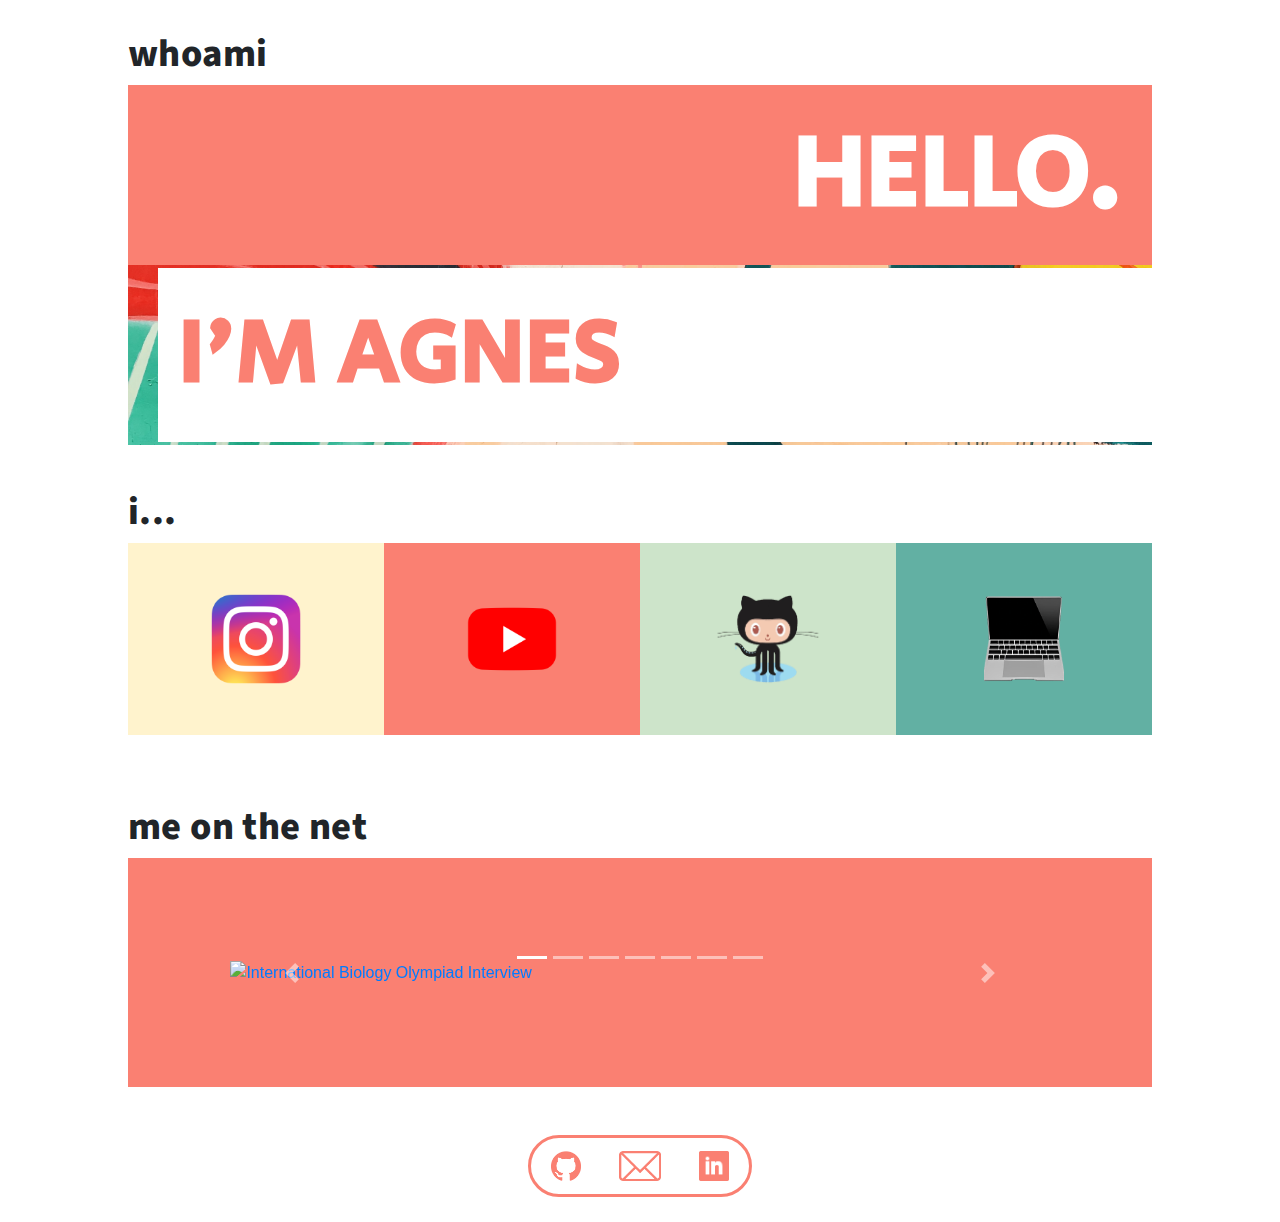
==== commit fdde59c7: "v22" ====
--- a/index.html
+++ b/index.html
@@ -222,7 +222,6 @@
 
         </div>
       </div>
-      Cover image taken from Unsplash
     </div>
     </footer>
 
--- a/assets/css/custom.css
+++ b/assets/css/custom.css
@@ -26,7 +26,7 @@
   padding-left: 10%;
   padding-right: 10%;
   padding-top: 3%;
-  padding-bottom: %;
+  padding-bottom: 0%;
   display: block;
 }
 /* HOME PAGE */ 
@@ -251,230 +251,6 @@
   vertical-align: middle;
 }
 
-/* EXPERIENCES SECTION */
-.experiences-grid {
-  display: grid;
-  grid-template-columns: repeat(2, 1fr);
-  grid-template-rows: auto;
-  justify-items: center;
-  align-items: center;
-}
-.experiences-grid-card {
-  width: 100%;
-  height: 100%;
-}
-
-.card-experiences-content {
-  width: 100%;
-  text-align: center;
-}
-.experiences-image {
-  width: 10vw;
-}
-
-.experiences-company {
-  font-family: 'Poppins';
-  font-size: 4vw;
-  font-style: bold;
-  font-weight: 900;
-  margin-bottom: 5%;
-}
-
-.experiences-role {
-  font-family: 'Urbanist';
-  font-size: 2vw;
-  margin-bottom: 5%;
-}
-
-.experiences-role-span-2 {
-  font-family: 'Urbanist';
-  font-size: 2vw;
-  margin-bottom: 2%;
-}
-
-hr.solid {
-  border-top: 3px solid black;
-  margin:auto;
-  margin-top: 10%;
-  margin-bottom: 7%;
-  width: 10%;
-  text-align: center;
-}
-
-hr.solid-white {
-  border-top: 3px solid white;
-  margin:auto;
-  margin-top: 5%;
-  margin-bottom: 3.5%;
-  width: 5%;
-  text-align: center;
-}
-
-.experiences-description {
-  font-family: 'Source Sans Pro';
-  font-size: 1.3vw;
-  letter-spacing: 0.01em;
-  vertical-align: middle;
-}
-
-#card-experiences-1 {
-  padding: 10%;
-  background-color: rgb(255, 219, 185);
-  color: #702222;
-}
-
-#card-experiences-2 {
-  padding: 10%;
-  background-color: paleturquoise;
-  color: #222f54;
-}
-
-#card-experiences-3 {
-  padding: 5%;
-  background-color: #222f54;
-  color: white;
-  grid-column: 1 / span 2;
-}
-
-#card-experiences-4 {
-  padding: 10%;
-  background-color: salmon;
-  color: rgb(255, 251, 233)
-}
-
-#card-experiences-5 {
-  padding: 10%;
-  background-color: rgb(204, 76, 60);
-  color: white
-}
-
-/* PROJECTS SECTION */
-.projects-grid {
-  display: grid;
-  grid-template-columns: repeat(2, 1fr);
-  grid-template-rows: auto;
-  justify-items: center;
-  align-items: center;
-}
-
-.projects-grid-card {
-  width: 100%;
-  height: 100%;
-}
-
-.card-projects-content {
-  width: 100%;
-  text-align: center;
-}
-
-.projects-image {
-  object-fit: cover;
-  padding: 5%;
-  max-width: 100%;
-  display: block;
-  margin: auto;
-  text-align: center;
-}
-
-.projects-title {
-  font-family: 'Poppins';
-  font-size: 4vw;
-  font-style: bold;
-  font-weight: 900;
-  margin-bottom: 5%;
-}
-
-hr.solid {
-  border-top: 3px solid black;
-  margin:auto;
-  margin-top: 10%;
-  margin-bottom: 7%;
-  width: 10%;
-  text-align: center;
-}
-
-hr.solid-white {
-  border-top: 3px solid white;
-  margin:auto;
-  margin-top: 5%;
-  margin-bottom: 3.5%;
-  width: 10%;
-  text-align: center;
-}
-
-.projects-description {
-  font-family: 'Source Sans Pro';
-  font-size: 1.3vw;
-  letter-spacing: 0.01em;
-  vertical-align: middle;
-}
-
-#card-projects-1 {
-  height: 60vh;
-  grid-column: 1 / span 2;
-  padding: 5%;
-  padding-left: 15%;
-  padding-right: 15%;
-  background-color: salmon;
-  color: rgb(255, 251, 233);
-  grid-column: 1 / span 2;
-}
-#projects-image-piggybuy {
-  height: 45vh;
-}
-
-#card-projects-2 {
-  height: 90vh;
-  padding: 10%;
-  background-color: rgb(98, 176, 163);
-  color: white;
-}
-
-#card-projects-3 {
-  height: 90vh;
-  padding: 10%;
-  background-color: #702222;
-  color: white;
-}
-
-#projects-image-sweechat {
-  height: 70vh;
-}
-
-#card-projects-4 {
-  height: 60vh;
-  grid-column: 1 / span 2;
-  padding: 5%;
-  padding-left: 15%;
-  padding-right: 15%;
-  background-color: rgb(255, 219, 185);
-  color: rgb(204, 76, 60);
-}
-
-
-#projects-image-findaloo {
-  height: 45vh;
-}
-
-#card-projects-5 {
-  height: 60vh;
-  padding: 10%;
-  padding-left: 15%;
-  padding-right: 15%;
-  background-color: #222f54;
-  color: white;
-}
-
-#card-projects-6 {
-  height: 60vh;
-  padding: 10%;
-  padding-left: 15%;
-  padding-right: 15%;
-  background-color: paleturquoise;
-  color: #222f54;
-}
-
-
 /* MEDIA CONTENT */
 .media-content {
   padding: 10%;
@@ -531,7 +307,7 @@
   font-family: 'Source Sans Pro';
   font-style: italic;
   text-align: center;
-  padding: 1%;
+  padding: 2%;
   font-size: medium;
   margin-left: 10%;
   margin-right: 10%;
@@ -544,12 +320,12 @@
   }
 }
 /* Media query for small screens */
-@media screen and (max-width: 1300px) {
+@media screen and (max-width: 1500px) {
   .grid-container {
     grid-template-columns: 1fr;
     grid-template-rows: 2fr;
   }
-
+  
   .grid-item-home-1 {
     height: 20vh; 
     background-color: salmon;
@@ -568,6 +344,11 @@
   }
  
   #home {
-    height: 40vh
-  }
-}
+    height: 36vh;
+    padding-bottom: 0;
+  }
+
+  .footer-notes {
+    padding-top: 3%
+  }
+}
